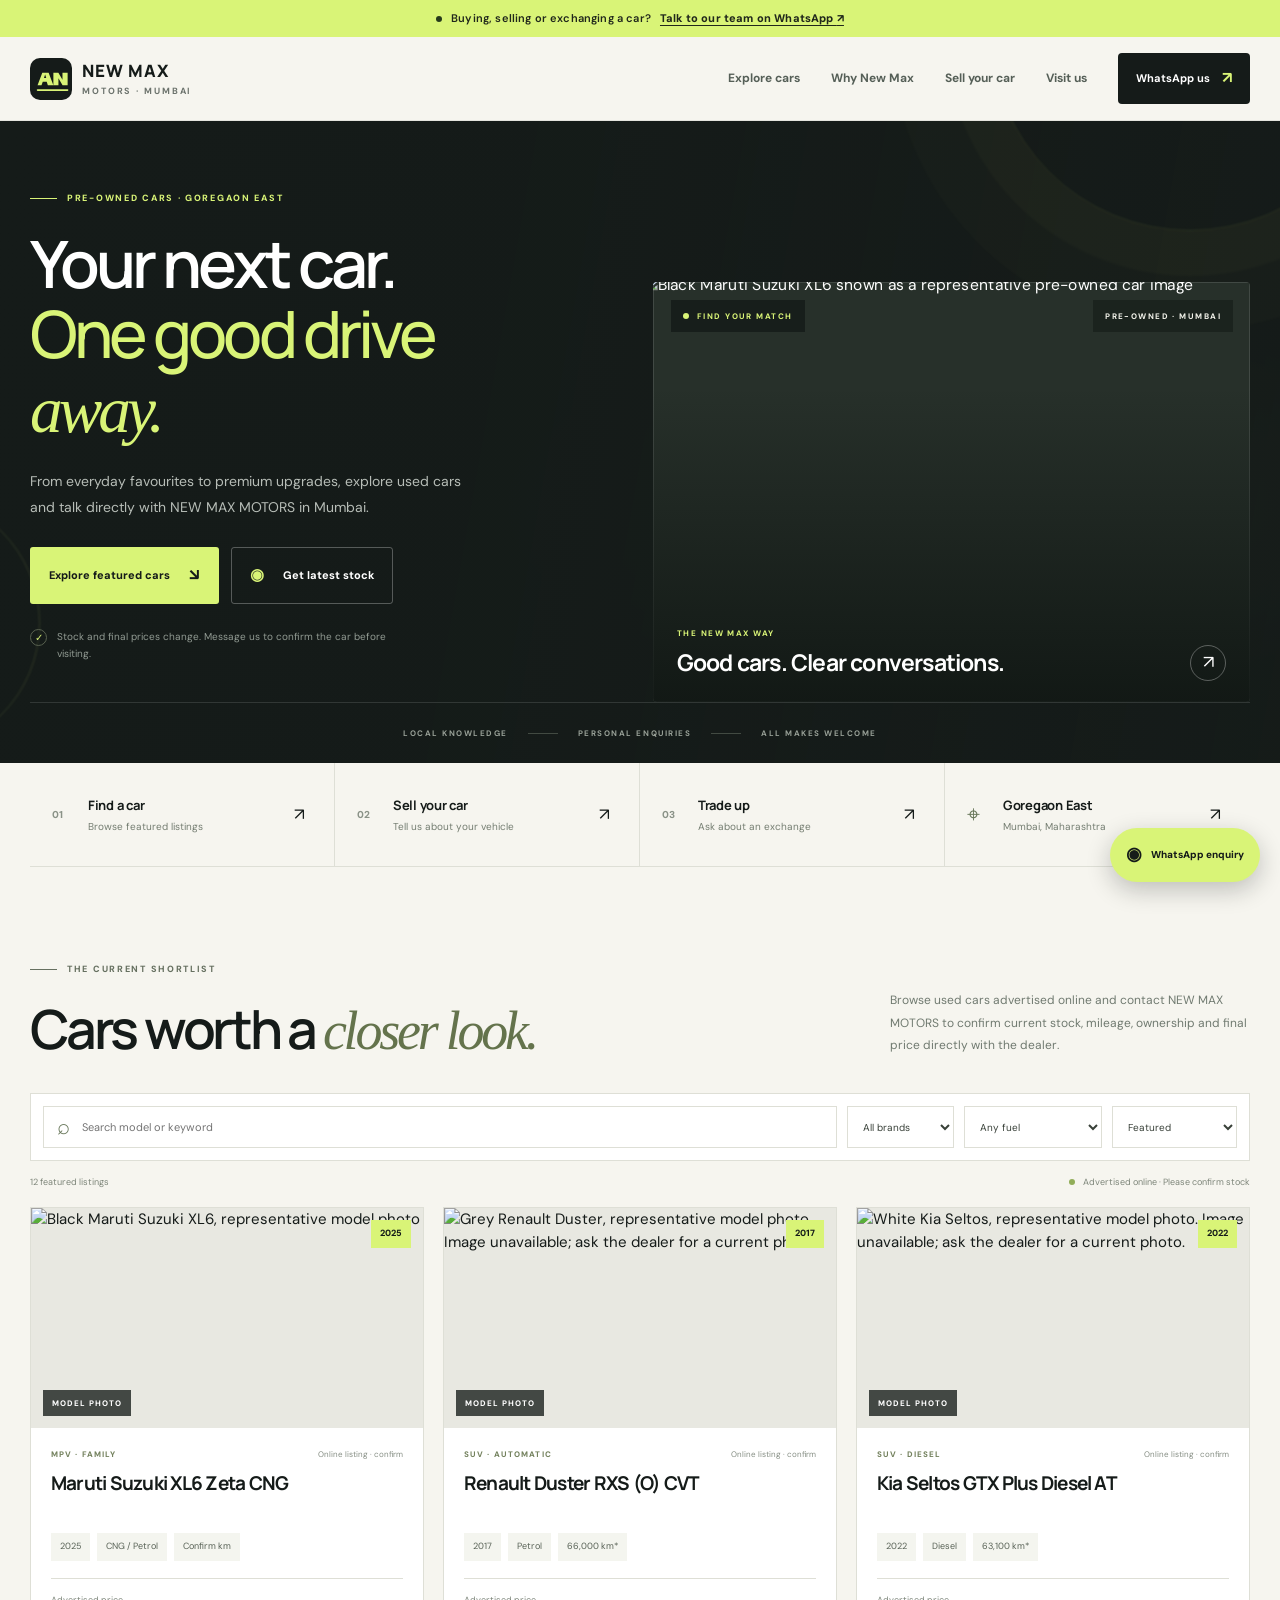
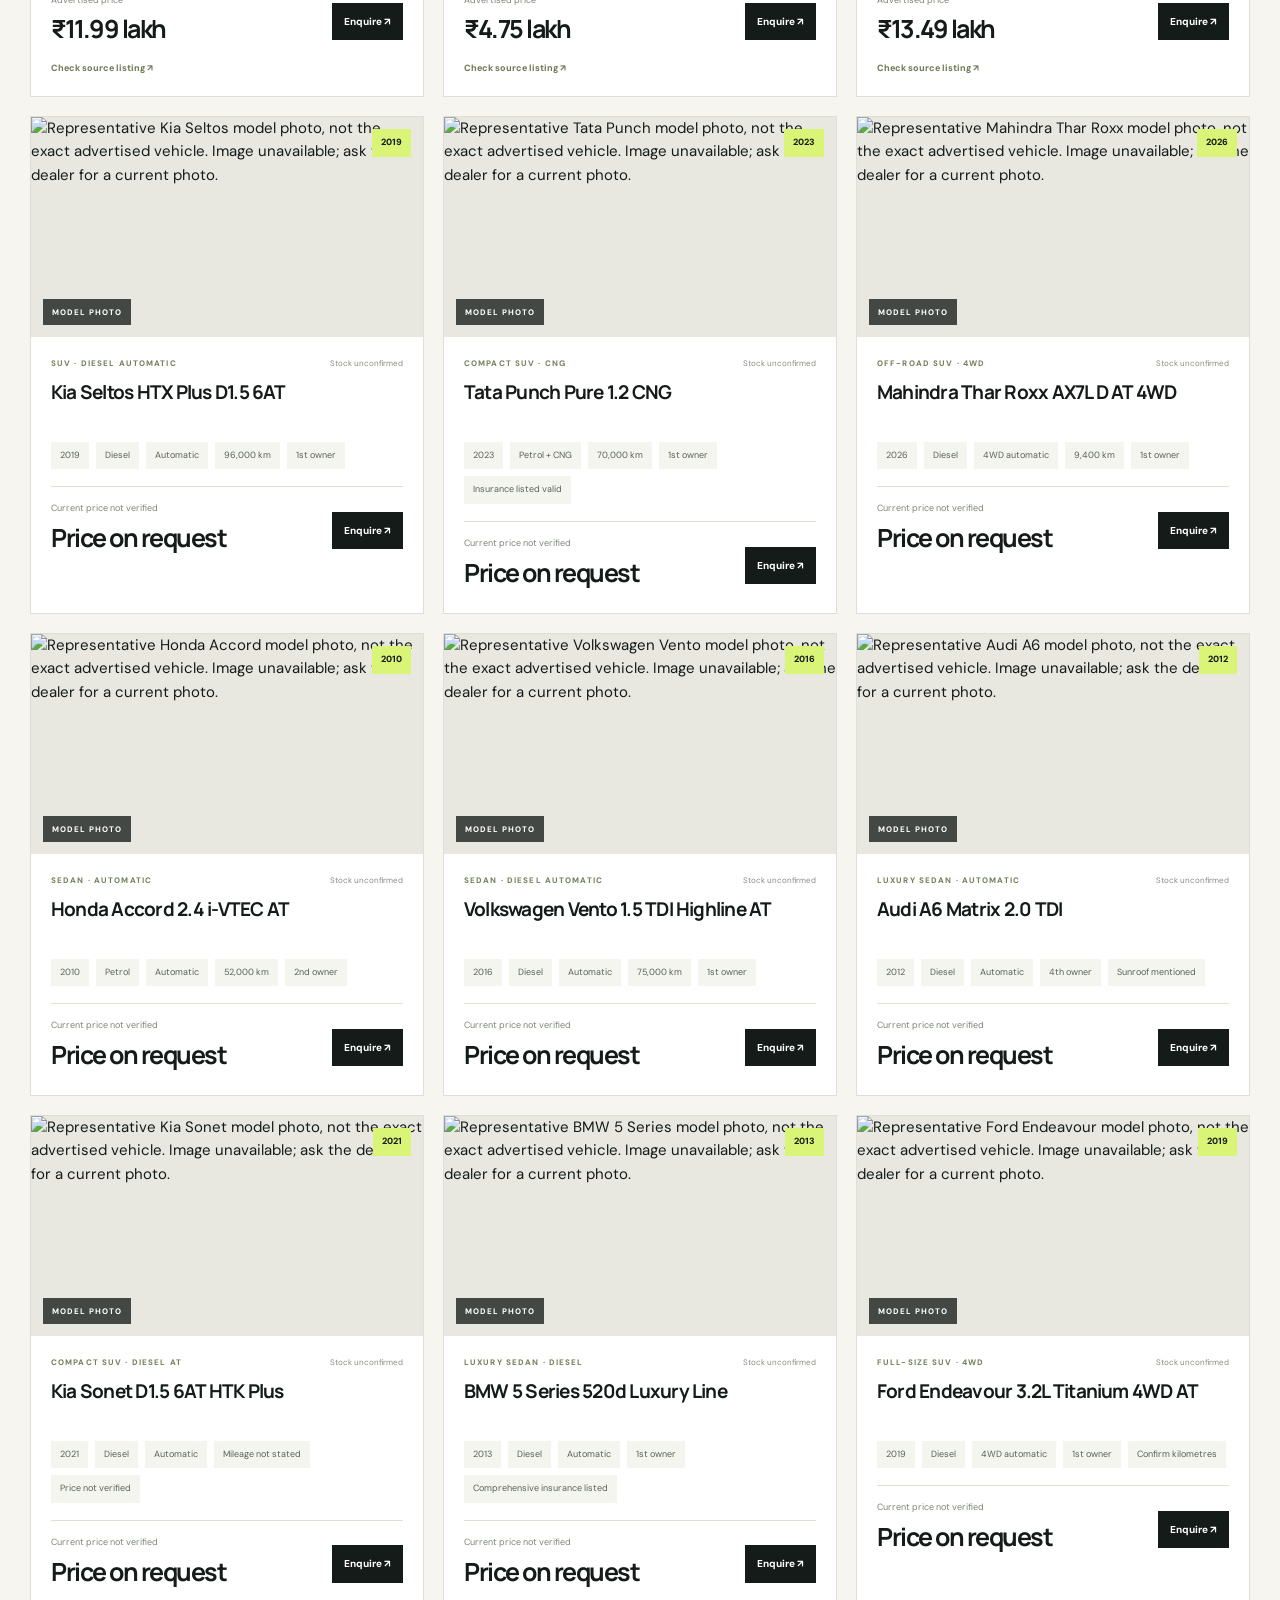
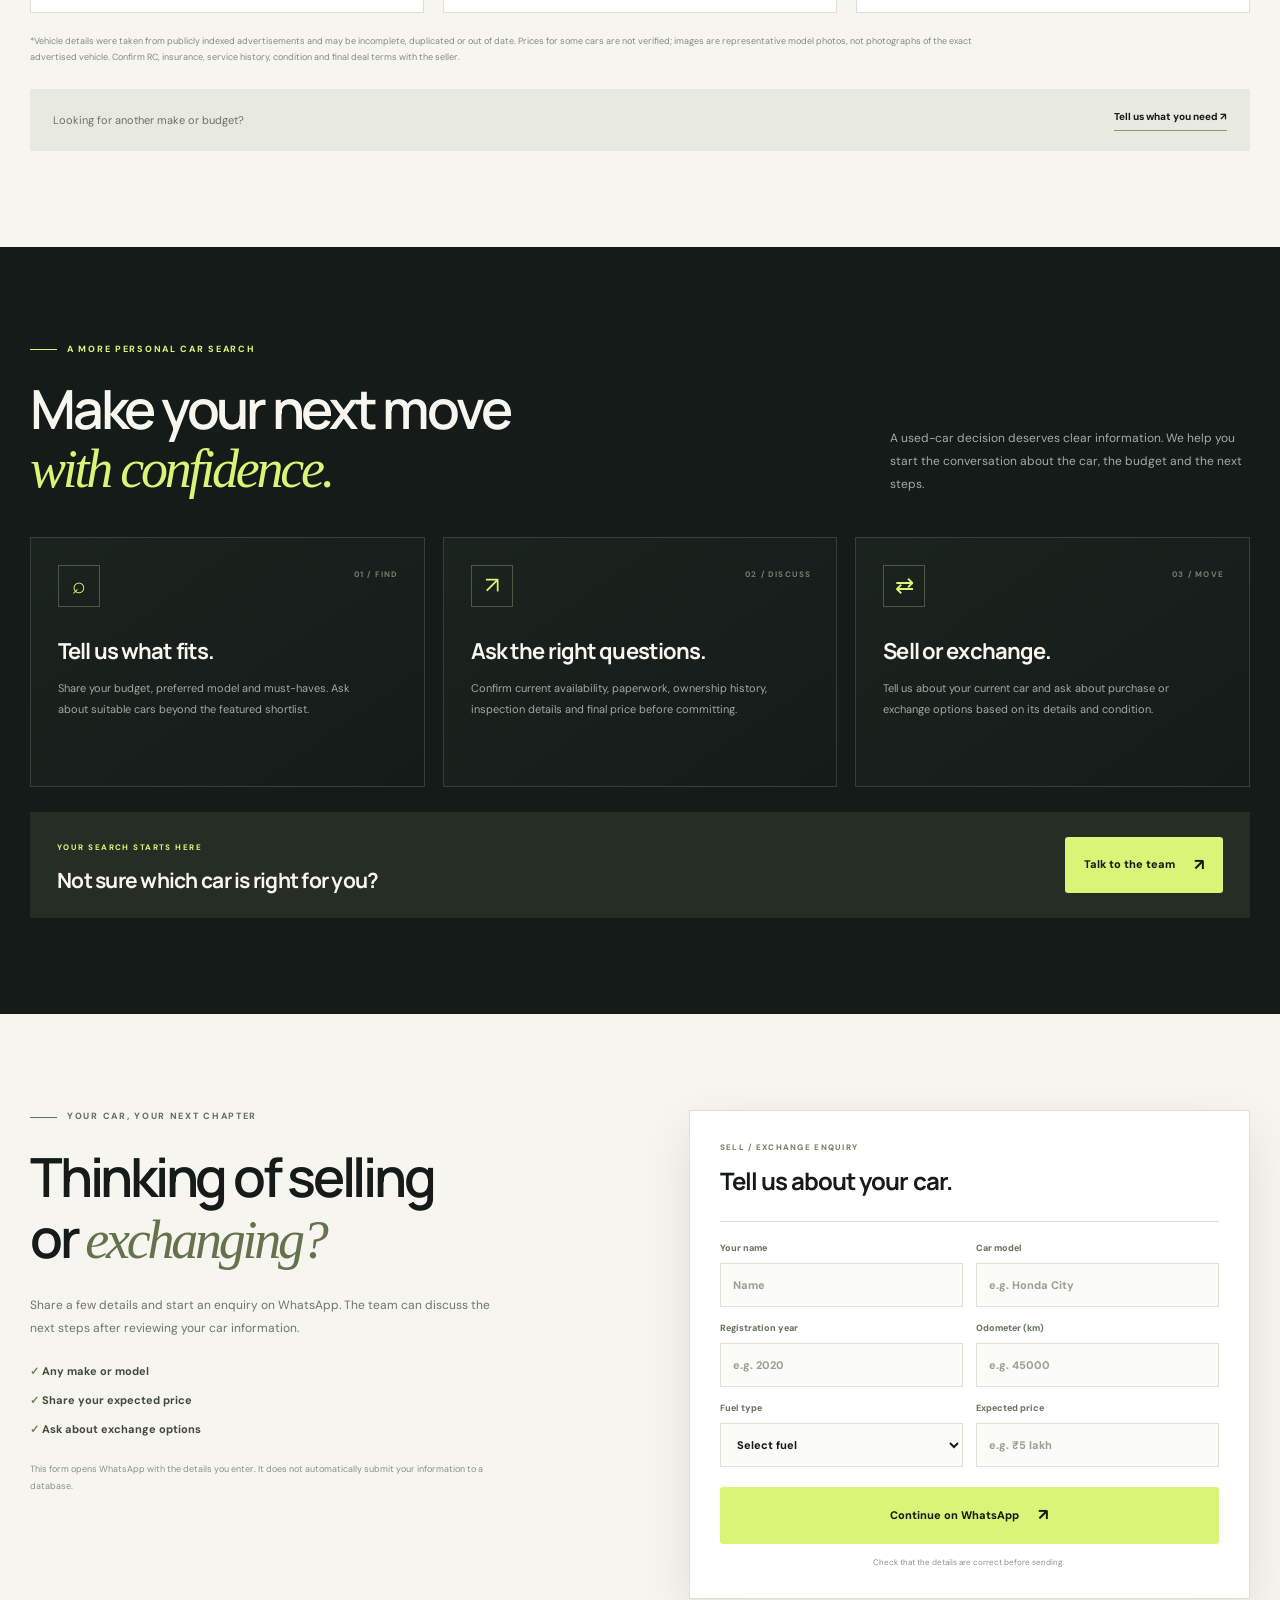
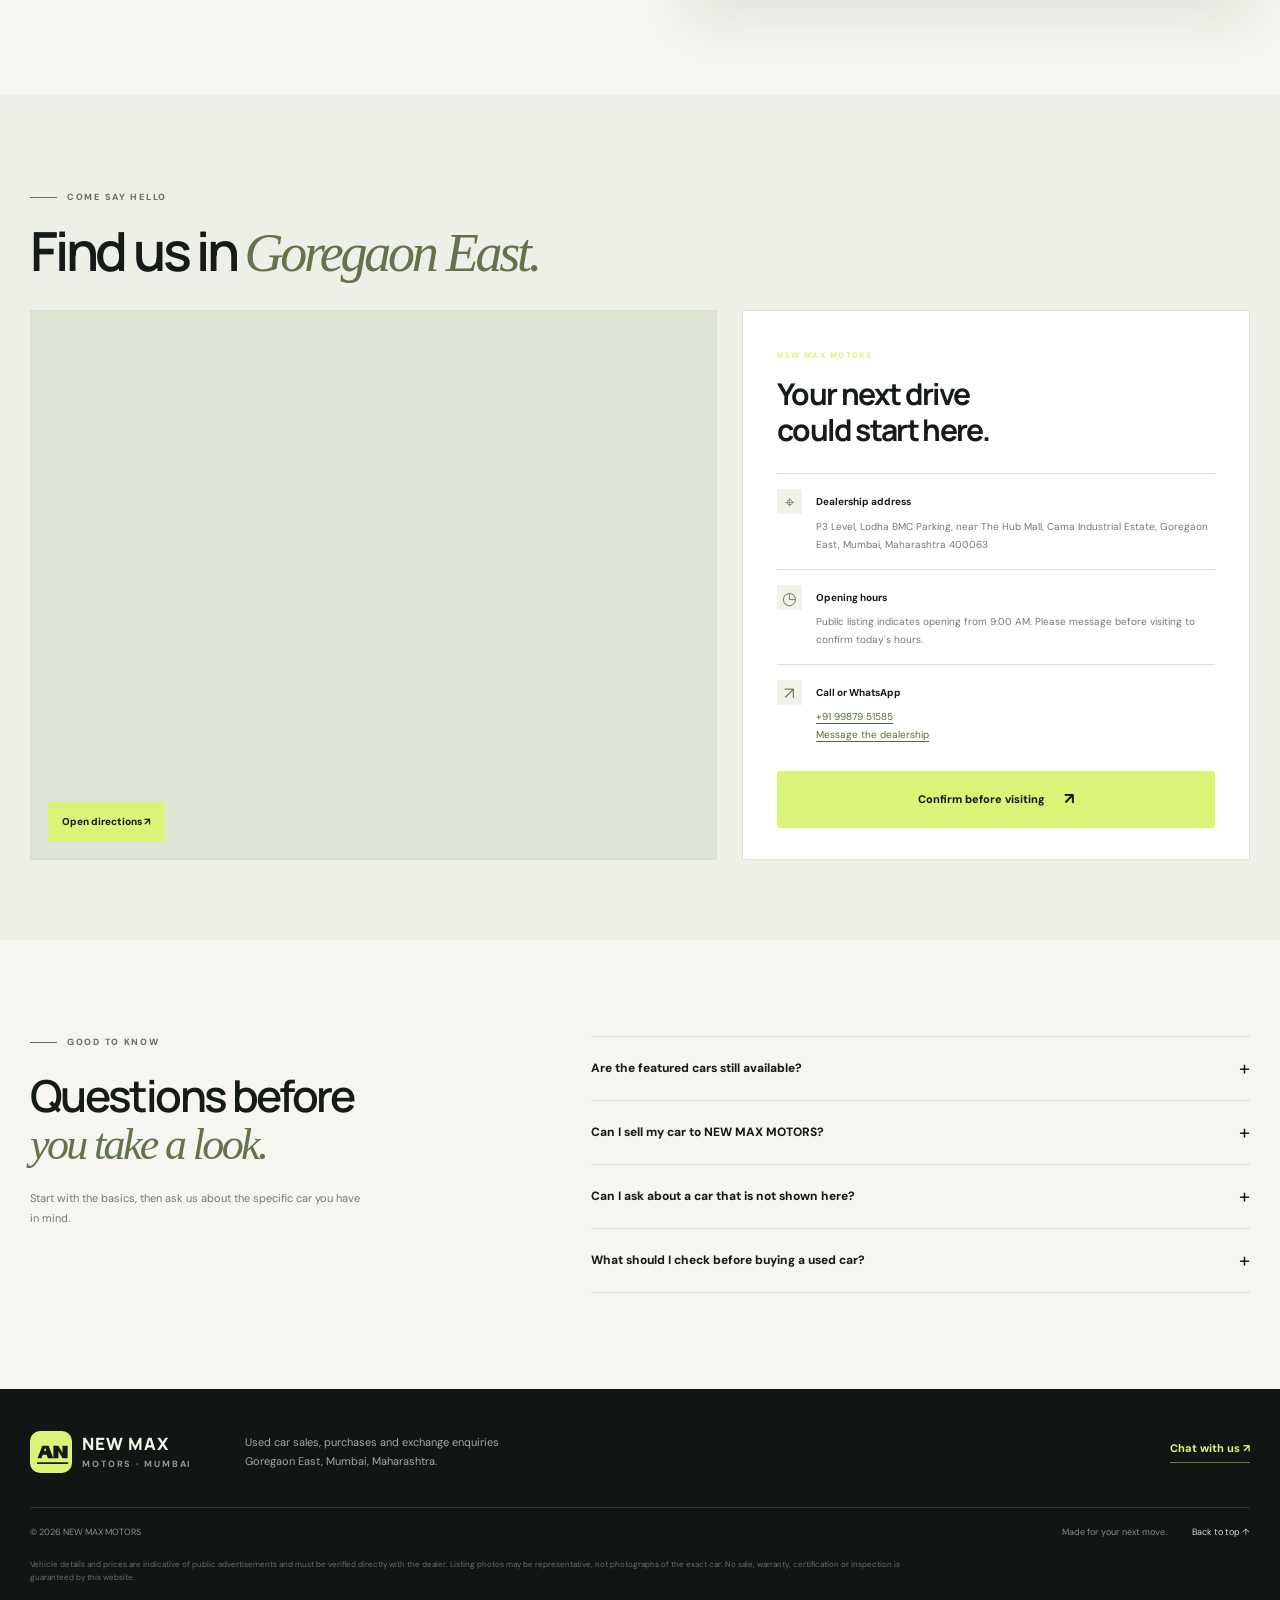
==== index.html @ 16e00147 "Remove Facebook source links from public car cards" ====
<!doctype html>
<html lang="en-IN">
<head>
  <meta charset="utf-8">
  <meta name="viewport" content="width=device-width, initial-scale=1">
  <meta name="theme-color" content="#151b19">
  <title>Used Cars in Goregaon East, Mumbai | NEW MAX MOTORS</title>
  <meta name="description" content="Buy, sell or exchange used cars with NEW MAX MOTORS in Goregaon East, Mumbai. Explore cars across budgets and brands, view featured listings and enquire directly on WhatsApp.">
  <meta name="keywords" content="used cars in Goregaon East, second hand cars Mumbai, used car dealer Goregaon, buy used cars Mumbai, sell my car Mumbai, NEW MAX MOTORS, pre owned cars Mumbai">
  <meta name="robots" content="index, follow, max-image-preview:large">
  <meta property="og:type" content="website">
  <meta property="og:title" content="NEW MAX MOTORS | Find Your Next Car in Mumbai">
  <meta property="og:description" content="Explore pre-owned cars, enquire on WhatsApp, and buy, sell or exchange your car with NEW MAX MOTORS in Goregaon East, Mumbai.">
  <meta property="og:locale" content="en_IN">
  <meta property="og:image" content="https://imgd-ct.aeplcdn.com/1056x660/n/cw/ec/120913/maruti-suzuki-xl6-left-front-three-quarter12.jpeg?isig=0&amp;q=80&amp;wm=0">
  <link rel="icon" href="favicon.svg" type="image/svg+xml">
  <link rel="canonical" href="https://new-max-motors.netlify.app/">
  <link rel="preconnect" href="https://fonts.googleapis.com">
  <link rel="preconnect" href="https://fonts.gstatic.com" crossorigin>
  <link href="https://fonts.googleapis.com/css2?family=DM+Sans:wght@400;500;600;700&family=Manrope:wght@400;500;600;700;800&display=swap" rel="stylesheet">
  <link rel="stylesheet" href="styles.css">
  <script type="application/ld+json">
  {
    "@context": "https://schema.org",
    "@type": "AutoDealer",
    "name": "NEW MAX MOTORS",
    "description": "Used car dealer offering car sale, purchase and exchange in Goregaon East, Mumbai, Maharashtra.",
    "telephone": "+91-99879-51585",
    "email": "elitecarz99@gmail.com",
    "address": {
      "@type": "PostalAddress",
      "streetAddress": "P3 Level, Lodha BMC Parking, near The Hub Mall, Cama Industrial Estate, Goregaon East",
      "addressLocality": "Mumbai",
      "addressRegion": "Maharashtra",
      "postalCode": "400063",
      "addressCountry": "IN"
    },
    "areaServed": ["Goregaon East", "Mumbai", "Maharashtra"],
    "openingHours": "Mo-Su 09:00-20:30",
    "sameAs": [
      "https://www.facebook.com/people/New-Max-Motors/61577958310614/",
      "https://www.carwale.com/used/mumbai/dealers/new-max-motors/",
      "https://www.cartrade.com/second-hand/mumbai/dealers/new-max-motors/"
    ]
  }
  </script>
</head>
<body>
  <a class="skip-link" href="#main">Skip to content</a>
  <div class="announcement"><span class="status-dot"></span> Buying, selling or exchanging a car? <a href="https://wa.me/919987951585?text=Hi%20NEW%20MAX%20MOTORS%2C%20I%27d%20like%20to%20enquire%20about%20a%20car." target="_blank" rel="noopener">Talk to our team on WhatsApp <span aria-hidden="true">↗</span></a></div>

  <header class="site-header">
    <div class="nav-wrap">
      <a class="brand" href="#top" aria-label="NEW MAX MOTORS home">
        <span class="brand-mark" aria-hidden="true"><svg viewBox="0 0 48 48"><path d="M7 32 13 16h8l6 16h-7l-1.4-4.5h-5L12 32H7Zm8.1-9.2h2.9l-1.4-4.5-1.5 4.5ZM27 32V16h6.3l5.2 8.8V16H45v16h-6.4l-5.2-8.8V32H27Z" fill="currentColor"/><path d="M7 38h38" stroke="currentColor" stroke-width="2" stroke-linecap="round"/></svg></span>
        <span class="brand-copy"><strong>NEW MAX</strong><span>MOTORS · MUMBAI</span></span>
      </a>
      <button class="menu-toggle" id="menuToggle" aria-label="Open navigation menu" aria-expanded="false" aria-controls="primaryNav"><span></span><span></span></button>
      <nav class="primary-nav" id="primaryNav" aria-label="Main navigation">
        <a href="#cars">Explore cars</a><a href="#why-us">Why New Max</a><a href="#sell-car">Sell your car</a><a href="#visit">Visit us</a>
        <a class="nav-cta" href="https://wa.me/919987951585?text=Hi%20NEW%20MAX%20MOTORS%2C%20I%27d%20like%20to%20enquire%20about%20your%20cars." target="_blank" rel="noopener">WhatsApp us <span aria-hidden="true">↗</span></a>
      </nav>
    </div>
  </header>
  <main id="main">
    <section class="hero" id="top"><div class="hero-glow glow-one"></div><div class="hero-glow glow-two"></div><div class="hero-inner">
      <div class="hero-copy"><p class="eyebrow"><span class="eyebrow-line"></span> PRE-OWNED CARS · GOREGAON EAST</p><h1>Your next car.<br><span>One good drive</span><em> away.</em></h1><p class="hero-description">From everyday favourites to premium upgrades, explore used cars and talk directly with NEW MAX MOTORS in Mumbai.</p><div class="hero-actions"><a class="button button-lime" href="#cars">Explore featured cars <span aria-hidden="true">↘</span></a><a class="button button-outline" href="https://wa.me/919987951585?text=Hi%20NEW%20MAX%20MOTORS%2C%20please%20share%20your%20latest%20car%20inventory." target="_blank" rel="noopener"><span class="whatsapp-icon" aria-hidden="true">◉</span> Get latest stock</a></div><div class="hero-note"><span class="note-icon">✓</span><span>Stock and final prices change. Message us to confirm the car before visiting.</span></div></div>
      <div class="hero-visual"><div class="image-tag tag-top"><span class="tag-dot"></span> FIND YOUR MATCH</div><img src="https://imgd-ct.aeplcdn.com/1056x660/n/cw/ec/120913/maruti-suzuki-xl6-left-front-three-quarter12.jpeg?isig=0&amp;q=80&amp;wm=0" alt="Black Maruti Suzuki XL6 shown as a representative pre-owned car image" fetchpriority="high"><div class="hero-visual-shade"></div><div class="visual-caption"><div><span class="caption-kicker">THE NEW MAX WAY</span><strong>Good cars. Clear conversations.</strong></div><span class="caption-arrow" aria-hidden="true">↗</span></div><div class="image-tag tag-bottom">PRE-OWNED · MUMBAI</div></div>
    </div><div class="hero-bottom"><span>LOCAL KNOWLEDGE</span><span class="hero-bottom-line"></span><span>PERSONAL ENQUIRIES</span><span class="hero-bottom-line"></span><span>ALL MAKES WELCOME</span></div></section>
    <section class="quick-strip" aria-label="Our services"><div class="quick-item"><span class="quick-number">01</span><div><strong>Find a car</strong><span>Browse featured listings</span></div><a href="#cars" aria-label="Browse featured listings">↗</a></div><div class="quick-item"><span class="quick-number">02</span><div><strong>Sell your car</strong><span>Tell us about your vehicle</span></div><a href="#sell-car" aria-label="Sell your car">↗</a></div><div class="quick-item"><span class="quick-number">03</span><div><strong>Trade up</strong><span>Ask about an exchange</span></div><a href="#sell-car" aria-label="Ask about a car exchange">↗</a></div><div class="quick-item quick-location"><span class="location-symbol" aria-hidden="true">⌖</span><div><strong>Goregaon East</strong><span>Mumbai, Maharashtra</span></div><a href="#visit" aria-label="Find our location">↗</a></div></section>
    <section class="inventory section-pad" id="cars"><div class="section-heading"><div><p class="eyebrow eyebrow-dark"><span class="eyebrow-line"></span> THE CURRENT SHORTLIST</p><h2>Cars worth a <span>closer look.</span></h2></div><p class="section-intro">Browse used cars advertised online and contact NEW MAX MOTORS to confirm current stock, mileage, ownership and final price directly with the dealer.</p></div>
      <div class="inventory-tools" aria-label="Filter featured cars"><label class="search-field"><span aria-hidden="true">⌕</span><input id="carSearch" type="search" placeholder="Search model or keyword" aria-label="Search cars"></label><label class="select-wrap"><span class="sr-only">Brand</span><select id="brandFilter"><option value="all">All brands</option><option value="maruti">Maruti Suzuki</option><option value="renault">Renault</option><option value="kia">Kia</option><option value="tata">Tata</option><option value="mahindra">Mahindra</option><option value="honda">Honda</option><option value="volkswagen">Volkswagen</option><option value="audi">Audi</option><option value="bmw">BMW</option><option value="ford">Ford</option></select></label><label class="select-wrap"><span class="sr-only">Fuel type</span><select id="fuelFilter"><option value="all">Any fuel</option><option value="petrol">Petrol</option><option value="diesel">Diesel</option><option value="cng">CNG / Petrol + CNG</option></select></label><label class="select-wrap"><span class="sr-only">Sort by</span><select id="sortFilter"><option value="featured">Featured</option><option value="low-high">Price: low to high</option><option value="high-low">Price: high to low</option></select></label></div>
      <div class="inventory-meta"><span id="resultsCount">12 featured listings</span><span><span class="stock-key"></span> Advertised online · Please confirm stock</span></div>
      <div class="car-grid" id="carGrid">
        <article class="car-card" data-brand="maruti" data-fuel="cng" data-price="11.99" data-name="Maruti Suzuki XL6 Zeta CNG 2025"><a class="car-image" href="https://www.olx.in/item/cars-c84-used-maruti-suzuki-xl6-in-andheri-east-mumbai-iid-1853401696" target="_blank" rel="noopener" aria-label="View Maruti Suzuki XL6 listing on OLX"><img src="https://imgd-ct.aeplcdn.com/1056x660/n/cw/ec/120913/maruti-suzuki-xl6-left-front-three-quarter12.jpeg?isig=0&amp;q=80&amp;wm=0" alt="Black Maruti Suzuki XL6, representative model photo" loading="lazy"><span class="car-photo-label">MODEL PHOTO</span><span class="car-year">2025</span></a><div class="car-content"><div class="car-topline"><span class="car-category">MPV · FAMILY</span><span class="car-stock">Online listing · confirm</span></div><h3>Maruti Suzuki XL6 Zeta CNG</h3><div class="car-specs"><span>2025</span><span>CNG / Petrol</span><span>Confirm km</span></div><div class="car-price-row"><div><small>Advertised price</small><strong>₹11.99 lakh</strong></div><a class="card-enquire" href="https://wa.me/919987951585?text=Hi%20NEW%20MAX%20MOTORS%2C%20is%20the%202025%20Maruti%20Suzuki%20XL6%20Zeta%20CNG%20still%20available%3F" target="_blank" rel="noopener">Enquire ↗</a></div><a class="listing-link" href="https://www.olx.in/item/cars-c84-used-maruti-suzuki-xl6-in-andheri-east-mumbai-iid-1853401696" target="_blank" rel="noopener">Check source listing ↗</a></div></article>
        <article class="car-card" data-brand="renault" data-fuel="petrol" data-price="4.75" data-name="Renault Duster RXS O CVT 2017"><a class="car-image" href="https://www.olx.in/item/cars-c84-used-renault-duster-in-borivali-east-mumbai-iid-1819420124" target="_blank" rel="noopener" aria-label="View Renault Duster listing on OLX"><img src="https://marketplace-cdn.cars24.com/production/13255107737/exterior/2025-10-02/car_replace_bg_0fcf6b53-2acb-4a94-a561-4854e446e804.png?format=auto&amp;w=700" alt="Grey Renault Duster, representative model photo" loading="lazy"><span class="car-photo-label">MODEL PHOTO</span><span class="car-year">2017</span></a><div class="car-content"><div class="car-topline"><span class="car-category">SUV · AUTOMATIC</span><span class="car-stock">Online listing · confirm</span></div><h3>Renault Duster RXS (O) CVT</h3><div class="car-specs"><span>2017</span><span>Petrol</span><span>66,000 km*</span></div><div class="car-price-row"><div><small>Advertised price</small><strong>₹4.75 lakh</strong></div><a class="card-enquire" href="https://wa.me/919987951585?text=Hi%20NEW%20MAX%20MOTORS%2C%20is%20the%202017%20Renault%20Duster%20RXS%20(O)%20CVT%20(66%2C000%20km%2C%20advertised%20at%20%E2%82%B94.75%20lakh)%20still%20available%3F" target="_blank" rel="noopener">Enquire ↗</a></div><a class="listing-link" href="https://www.olx.in/item/cars-c84-used-renault-duster-in-borivali-east-mumbai-iid-1819420124" target="_blank" rel="noopener">Check source listing ↗</a></div></article>
        <article class="car-card" data-brand="kia" data-fuel="diesel" data-price="13.49" data-name="Kia Seltos GTX Plus Diesel AT 2022"><a class="car-image" href="https://www.olx.in/item/cars-c84-used-kia-seltos-in-kurla-east-mumbai-iid-1857090430" target="_blank" rel="noopener" aria-label="View Kia Seltos listing on OLX"><img src="https://carfinderassets.s3.ap-south-1.amazonaws.com/carFinder/cars/1772700235111-car-thumbnail.webp" alt="White Kia Seltos, representative model photo" loading="lazy"><span class="car-photo-label">MODEL PHOTO</span><span class="car-year">2022</span></a><div class="car-content"><div class="car-topline"><span class="car-category">SUV · DIESEL</span><span class="car-stock">Online listing · confirm</span></div><h3>Kia Seltos GTX Plus Diesel AT</h3><div class="car-specs"><span>2022</span><span>Diesel</span><span>63,100 km*</span></div><div class="car-price-row"><div><small>Advertised price</small><strong>₹13.49 lakh</strong></div><a class="card-enquire" href="https://wa.me/919987951585?text=Hi%20NEW%20MAX%20MOTORS%2C%20is%20the%202022%20Kia%20Seltos%20GTX%20Plus%20Diesel%20AT%20(63%2C100%20km%2C%20advertised%20at%20%E2%82%B913.49%20lakh)%20still%20available%3F" target="_blank" rel="noopener">Enquire ↗</a></div><a class="listing-link" href="https://www.olx.in/item/cars-c84-used-kia-seltos-in-kurla-east-mumbai-iid-1857090430" target="_blank" rel="noopener">Check source listing ↗</a></div></article>
<article class="car-card" data-brand="kia" data-fuel="diesel" data-price="" data-name="Kia Seltos HTX Plus D1.5 6AT 2019 diesel automatic"><a class="car-image" href="https://wa.me/919987951585?text=Hi%20NEW%20MAX%20MOTORS%2C%20is%20the%20Kia%20Seltos%20HTX%20Plus%20D1.5%206AT%20still%20available%3F%20Please%20share%20current%20price%2C%20updated%20details%20and%20actual%20vehicle%20photos." target="_blank" rel="noopener" aria-label="Enquire about Kia Seltos HTX Plus D1.5 6AT on WhatsApp"><img src="https://carfinderassets.s3.ap-south-1.amazonaws.com/carFinder/cars/1772700235111-car-thumbnail.webp" alt="Representative Kia Seltos model photo, not the exact advertised vehicle" loading="lazy"><span class="car-photo-label">MODEL PHOTO</span><span class="car-year">2019</span></a><div class="car-content"><div class="car-topline"><span class="car-category">SUV · DIESEL AUTOMATIC</span><span class="car-stock">Stock unconfirmed</span></div><h3>Kia Seltos HTX Plus D1.5 6AT</h3><div class="car-specs"><span>2019</span><span>Diesel</span><span>Automatic</span><span>96,000 km</span><span>1st owner</span></div><div class="car-price-row"><div><small>Current price not verified</small><strong>Price on request</strong></div><a class="card-enquire" href="https://wa.me/919987951585?text=Hi%20NEW%20MAX%20MOTORS%2C%20I%20found%20the%20Kia%20Seltos%20HTX%20Plus%20D1.5%206AT%20listing%20from%20your%20Facebook%20post.%20Is%20it%20still%20available%3F%20Please%20share%20the%20current%20asking%20price%2C%20exact%20car%20photos%20and%20updated%20details." target="_blank" rel="noopener">Enquire ↗</a></div></div></article>
<article class="car-card" data-brand="tata" data-fuel="cng" data-price="" data-name="Tata Punch Pure 1.2 CNG 2023 petrol CNG company fitted"><a class="car-image" href="https://wa.me/919987951585?text=Hi%20NEW%20MAX%20MOTORS%2C%20is%20the%20Tata%20Punch%20Pure%201.2%20CNG%20still%20available%3F%20Please%20share%20current%20price%2C%20updated%20details%20and%20actual%20vehicle%20photos." target="_blank" rel="noopener" aria-label="Enquire about Tata Punch Pure 1.2 CNG on WhatsApp"><img src="https://imgd.aeplcdn.com/640X480/vimages/202604/4477045_118625_1_1775156270987.jpg?fit=true&amp;qp=80" alt="Representative Tata Punch model photo, not the exact advertised vehicle" loading="lazy"><span class="car-photo-label">MODEL PHOTO</span><span class="car-year">2023</span></a><div class="car-content"><div class="car-topline"><span class="car-category">COMPACT SUV · CNG</span><span class="car-stock">Stock unconfirmed</span></div><h3>Tata Punch Pure 1.2 CNG</h3><div class="car-specs"><span>2023</span><span>Petrol + CNG</span><span>70,000 km</span><span>1st owner</span><span>Insurance listed valid</span></div><div class="car-price-row"><div><small>Current price not verified</small><strong>Price on request</strong></div><a class="card-enquire" href="https://wa.me/919987951585?text=Hi%20NEW%20MAX%20MOTORS%2C%20I%20found%20the%20Tata%20Punch%20Pure%201.2%20CNG%20listing%20from%20your%20Facebook%20post.%20Is%20it%20still%20available%3F%20Please%20share%20the%20current%20asking%20price%2C%20exact%20car%20photos%20and%20updated%20details." target="_blank" rel="noopener">Enquire ↗</a></div></div></article>
<article class="car-card" data-brand="mahindra" data-fuel="diesel" data-price="" data-name="Mahindra Thar Roxx AX7L D AT 4WD diesel 2026"><a class="car-image" href="https://wa.me/919987951585?text=Hi%20NEW%20MAX%20MOTORS%2C%20is%20the%20Mahindra%20Thar%20Roxx%20AX7L%20D%20AT%204WD%20still%20available%3F%20Please%20share%20current%20price%2C%20updated%20details%20and%20actual%20vehicle%20photos." target="_blank" rel="noopener" aria-label="Enquire about Mahindra Thar Roxx AX7L D AT 4WD on WhatsApp"><img src="https://content.carlelo.com/media/news/mahindra-thar-roxx-upgraded-check-out-its-new-features.webp" alt="Representative Mahindra Thar Roxx model photo, not the exact advertised vehicle" loading="lazy"><span class="car-photo-label">MODEL PHOTO</span><span class="car-year">2026</span></a><div class="car-content"><div class="car-topline"><span class="car-category">OFF-ROAD SUV · 4WD</span><span class="car-stock">Stock unconfirmed</span></div><h3>Mahindra Thar Roxx AX7L D AT 4WD</h3><div class="car-specs"><span>2026</span><span>Diesel</span><span>4WD automatic</span><span>9,400 km</span><span>1st owner</span></div><div class="car-price-row"><div><small>Current price not verified</small><strong>Price on request</strong></div><a class="card-enquire" href="https://wa.me/919987951585?text=Hi%20NEW%20MAX%20MOTORS%2C%20I%20found%20the%20Mahindra%20Thar%20Roxx%20AX7L%20D%20AT%204WD%20listing%20from%20your%20Facebook%20post.%20Is%20it%20still%20available%3F%20Please%20share%20the%20current%20asking%20price%2C%20exact%20car%20photos%20and%20updated%20details." target="_blank" rel="noopener">Enquire ↗</a></div></div></article>
<article class="car-card" data-brand="honda" data-fuel="petrol" data-price="" data-name="Honda Accord 2.4 i-VTEC AT 2010 petrol automatic 52000 km"><a class="car-image" href="https://wa.me/919987951585?text=Hi%20NEW%20MAX%20MOTORS%2C%20is%20the%20Honda%20Accord%202.4%20i-VTEC%20AT%20still%20available%3F%20Please%20share%20current%20price%2C%20updated%20details%20and%20actual%20vehicle%20photos." target="_blank" rel="noopener" aria-label="Enquire about Honda Accord 2.4 i-VTEC AT on WhatsApp"><img src="https://marketplace-cdn.cars24.com/production/10206604755/exterior/2025-09-17/car_replace_bg_b1dd9e71-dd8e-4a8a-9fb7-a0e47db73856.png" alt="Representative Honda Accord model photo, not the exact advertised vehicle" loading="lazy"><span class="car-photo-label">MODEL PHOTO</span><span class="car-year">2010</span></a><div class="car-content"><div class="car-topline"><span class="car-category">SEDAN · AUTOMATIC</span><span class="car-stock">Stock unconfirmed</span></div><h3>Honda Accord 2.4 i-VTEC AT</h3><div class="car-specs"><span>2010</span><span>Petrol</span><span>Automatic</span><span>52,000 km</span><span>2nd owner</span></div><div class="car-price-row"><div><small>Current price not verified</small><strong>Price on request</strong></div><a class="card-enquire" href="https://wa.me/919987951585?text=Hi%20NEW%20MAX%20MOTORS%2C%20I%20found%20the%20Honda%20Accord%202.4%20i-VTEC%20AT%20listing%20from%20your%20Facebook%20post.%20Is%20it%20still%20available%3F%20Please%20share%20the%20current%20asking%20price%2C%20exact%20car%20photos%20and%20updated%20details." target="_blank" rel="noopener">Enquire ↗</a></div></div></article>
<article class="car-card" data-brand="volkswagen" data-fuel="diesel" data-price="" data-name="Volkswagen Vento 1.5 TDI Highline AT 2016 diesel 75000 km"><a class="car-image" href="https://wa.me/919987951585?text=Hi%20NEW%20MAX%20MOTORS%2C%20is%20the%20Volkswagen%20Vento%201.5%20TDI%20Highline%20AT%20still%20available%3F%20Please%20share%20current%20price%2C%20updated%20details%20and%20actual%20vehicle%20photos." target="_blank" rel="noopener" aria-label="Enquire about Volkswagen Vento 1.5 TDI Highline AT on WhatsApp"><img src="https://www.xdrivecars.com/assets/images/car_images/Used-cars-in-trivandrum--2402202487376.webp" alt="Representative Volkswagen Vento model photo, not the exact advertised vehicle" loading="lazy"><span class="car-photo-label">MODEL PHOTO</span><span class="car-year">2016</span></a><div class="car-content"><div class="car-topline"><span class="car-category">SEDAN · DIESEL AUTOMATIC</span><span class="car-stock">Stock unconfirmed</span></div><h3>Volkswagen Vento 1.5 TDI Highline AT</h3><div class="car-specs"><span>2016</span><span>Diesel</span><span>Automatic</span><span>75,000 km</span><span>1st owner</span></div><div class="car-price-row"><div><small>Current price not verified</small><strong>Price on request</strong></div><a class="card-enquire" href="https://wa.me/919987951585?text=Hi%20NEW%20MAX%20MOTORS%2C%20I%20found%20the%20Volkswagen%20Vento%201.5%20TDI%20Highline%20AT%20listing%20from%20your%20Facebook%20post.%20Is%20it%20still%20available%3F%20Please%20share%20the%20current%20asking%20price%2C%20exact%20car%20photos%20and%20updated%20details." target="_blank" rel="noopener">Enquire ↗</a></div></div></article>
<article class="car-card" data-brand="audi" data-fuel="diesel" data-price="" data-name="Audi A6 Matrix 2.0 TDI 2012 diesel automatic sunroof"><a class="car-image" href="https://wa.me/919987951585?text=Hi%20NEW%20MAX%20MOTORS%2C%20is%20the%20Audi%20A6%20Matrix%202.0%20TDI%20still%20available%3F%20Please%20share%20current%20price%2C%20updated%20details%20and%20actual%20vehicle%20photos." target="_blank" rel="noopener" aria-label="Enquire about Audi A6 Matrix 2.0 TDI on WhatsApp"><img src="https://marketplace-cdn.cars24.com/production/10397867794/exterior/2025-11-25/car_replace_bg_7e873a8c-216d-44a6-9bbe-faa20510cf0e.png" alt="Representative Audi A6 model photo, not the exact advertised vehicle" loading="lazy"><span class="car-photo-label">MODEL PHOTO</span><span class="car-year">2012</span></a><div class="car-content"><div class="car-topline"><span class="car-category">LUXURY SEDAN · AUTOMATIC</span><span class="car-stock">Stock unconfirmed</span></div><h3>Audi A6 Matrix 2.0 TDI</h3><div class="car-specs"><span>2012</span><span>Diesel</span><span>Automatic</span><span>4th owner</span><span>Sunroof mentioned</span></div><div class="car-price-row"><div><small>Current price not verified</small><strong>Price on request</strong></div><a class="card-enquire" href="https://wa.me/919987951585?text=Hi%20NEW%20MAX%20MOTORS%2C%20I%20found%20the%20Audi%20A6%20Matrix%202.0%20TDI%20listing%20from%20your%20Facebook%20post.%20Is%20it%20still%20available%3F%20Please%20share%20the%20current%20asking%20price%2C%20exact%20car%20photos%20and%20updated%20details." target="_blank" rel="noopener">Enquire ↗</a></div></div></article>
<article class="car-card" data-brand="kia" data-fuel="diesel" data-price="" data-name="Kia Sonet D1.5 6AT HTK Plus 2021 diesel automatic"><a class="car-image" href="https://wa.me/919987951585?text=Hi%20NEW%20MAX%20MOTORS%2C%20is%20the%20Kia%20Sonet%20D1.5%206AT%20HTK%20Plus%20still%20available%3F%20Please%20share%20current%20price%2C%20updated%20details%20and%20actual%20vehicle%20photos." target="_blank" rel="noopener" aria-label="Enquire about Kia Sonet D1.5 6AT HTK Plus on WhatsApp"><img src="https://apollo.olx.in/v1/files/mh2k6wxcvgi01-IN/image" alt="Representative Kia Sonet model photo, not the exact advertised vehicle" loading="lazy"><span class="car-photo-label">MODEL PHOTO</span><span class="car-year">2021</span></a><div class="car-content"><div class="car-topline"><span class="car-category">COMPACT SUV · DIESEL AT</span><span class="car-stock">Stock unconfirmed</span></div><h3>Kia Sonet D1.5 6AT HTK Plus</h3><div class="car-specs"><span>2021</span><span>Diesel</span><span>Automatic</span><span>Mileage not stated</span><span>Price not verified</span></div><div class="car-price-row"><div><small>Current price not verified</small><strong>Price on request</strong></div><a class="card-enquire" href="https://wa.me/919987951585?text=Hi%20NEW%20MAX%20MOTORS%2C%20I%20found%20the%20Kia%20Sonet%20D1.5%206AT%20HTK%20Plus%20listing%20from%20your%20Facebook%20post.%20Is%20it%20still%20available%3F%20Please%20share%20the%20current%20asking%20price%2C%20exact%20car%20photos%20and%20updated%20details." target="_blank" rel="noopener">Enquire ↗</a></div></div></article>
<article class="car-card" data-brand="bmw" data-fuel="diesel" data-price="" data-name="BMW 5 Series 520d Luxury Line 2013 diesel automatic"><a class="car-image" href="https://wa.me/919987951585?text=Hi%20NEW%20MAX%20MOTORS%2C%20is%20the%20BMW%205%20Series%20520d%20Luxury%20Line%20still%20available%3F%20Please%20share%20current%20price%2C%20updated%20details%20and%20actual%20vehicle%20photos." target="_blank" rel="noopener" aria-label="Enquire about BMW 5 Series 520d Luxury Line on WhatsApp"><img src="https://imgd.aeplcdn.com/640X480/vimages/202603/4427843_152135_2_1772881106425.jpg?fit=true&amp;qp=40" alt="Representative BMW 5 Series model photo, not the exact advertised vehicle" loading="lazy"><span class="car-photo-label">MODEL PHOTO</span><span class="car-year">2013</span></a><div class="car-content"><div class="car-topline"><span class="car-category">LUXURY SEDAN · DIESEL</span><span class="car-stock">Stock unconfirmed</span></div><h3>BMW 5 Series 520d Luxury Line</h3><div class="car-specs"><span>2013</span><span>Diesel</span><span>Automatic</span><span>1st owner</span><span>Comprehensive insurance listed</span></div><div class="car-price-row"><div><small>Current price not verified</small><strong>Price on request</strong></div><a class="card-enquire" href="https://wa.me/919987951585?text=Hi%20NEW%20MAX%20MOTORS%2C%20I%20found%20the%20BMW%205%20Series%20520d%20Luxury%20Line%20listing%20from%20your%20Facebook%20post.%20Is%20it%20still%20available%3F%20Please%20share%20the%20current%20asking%20price%2C%20exact%20car%20photos%20and%20updated%20details." target="_blank" rel="noopener">Enquire ↗</a></div></div></article>
<article class="car-card" data-brand="ford" data-fuel="diesel" data-price="" data-name="Ford Endeavour 3.2L Titanium 4WD AT 2019 diesel"><a class="car-image" href="https://wa.me/919987951585?text=Hi%20NEW%20MAX%20MOTORS%2C%20is%20the%20Ford%20Endeavour%203.2L%20Titanium%204WD%20AT%20still%20available%3F%20Please%20share%20current%20price%2C%20updated%20details%20and%20actual%20vehicle%20photos." target="_blank" rel="noopener" aria-label="Enquire about Ford Endeavour 3.2L Titanium 4WD AT on WhatsApp"><img src="https://imgd.aeplcdn.com/640X480/vimages/202603/4425231_101299_1772783925383.jpeg?fit=true&amp;qp=80" alt="Representative Ford Endeavour model photo, not the exact advertised vehicle" loading="lazy"><span class="car-photo-label">MODEL PHOTO</span><span class="car-year">2019</span></a><div class="car-content"><div class="car-topline"><span class="car-category">FULL-SIZE SUV · 4WD</span><span class="car-stock">Stock unconfirmed</span></div><h3>Ford Endeavour 3.2L Titanium 4WD AT</h3><div class="car-specs"><span>2019</span><span>Diesel</span><span>4WD automatic</span><span>1st owner</span><span>Confirm kilometres</span></div><div class="car-price-row"><div><small>Current price not verified</small><strong>Price on request</strong></div><a class="card-enquire" href="https://wa.me/919987951585?text=Hi%20NEW%20MAX%20MOTORS%2C%20I%20found%20the%20Ford%20Endeavour%203.2L%20Titanium%204WD%20AT%20listing%20from%20your%20Facebook%20post.%20Is%20it%20still%20available%3F%20Please%20share%20the%20current%20asking%20price%2C%20exact%20car%20photos%20and%20updated%20details." target="_blank" rel="noopener">Enquire ↗</a></div></div></article>
      </div><p class="no-results" id="noResults" hidden>No featured cars match those filters. Ask us for the latest inventory.</p><p class="inventory-disclaimer">*Vehicle details were taken from publicly indexed advertisements and may be incomplete, duplicated or out of date. Prices for some cars are not verified; images are representative model photos, not photographs of the exact advertised vehicle. Confirm RC, insurance, service history, condition and final deal terms with the seller.</p><div class="inventory-footer"><span>Looking for another make or budget?</span><a class="text-link" href="https://wa.me/919987951585?text=Hi%20NEW%20MAX%20MOTORS%2C%20I%27m%20looking%20for%20a%20used%20car.%20Budget%3A%20%5Bmy%20budget%5D%20Model%3A%20%5Bmy%20preferred%20model%5D." target="_blank" rel="noopener">Tell us what you need ↗</a></div>
    </section>
    <section class="dark-section section-pad" id="why-us"><div class="section-heading"><div><p class="eyebrow"><span class="eyebrow-line"></span> A MORE PERSONAL CAR SEARCH</p><h2>Make your next move<br><span>with confidence.</span></h2></div><p class="section-intro">A used-car decision deserves clear information. We help you start the conversation about the car, the budget and the next steps.</p></div><div class="benefit-grid"><article class="benefit-card"><span class="benefit-icon">⌕</span><span class="benefit-number">01 / FIND</span><h3>Tell us what fits.</h3><p>Share your budget, preferred model and must-haves. Ask about suitable cars beyond the featured shortlist.</p></article><article class="benefit-card"><span class="benefit-icon">↗</span><span class="benefit-number">02 / DISCUSS</span><h3>Ask the right questions.</h3><p>Confirm current availability, paperwork, ownership history, inspection details and final price before committing.</p></article><article class="benefit-card"><span class="benefit-icon">⇄</span><span class="benefit-number">03 / MOVE</span><h3>Sell or exchange.</h3><p>Tell us about your current car and ask about purchase or exchange options based on its details and condition.</p></article></div><div class="dark-callout"><div><span class="caption-kicker">YOUR SEARCH STARTS HERE</span><h3>Not sure which car is right for you?</h3></div><a class="button button-lime" href="https://wa.me/919987951585?text=Hi%20NEW%20MAX%20MOTORS%2C%20I%27d%20like%20help%20finding%20a%20used%20car." target="_blank" rel="noopener">Talk to the team <span aria-hidden="true">↗</span></a></div></section>
    <section class="sell-section section-pad" id="sell-car"><div class="sell-copy"><p class="eyebrow eyebrow-dark"><span class="eyebrow-line"></span> YOUR CAR, YOUR NEXT CHAPTER</p><h2>Thinking of selling<br>or <span>exchanging?</span></h2><p>Share a few details and start an enquiry on WhatsApp. The team can discuss the next steps after reviewing your car information.</p><div class="sell-points"><span>✓ Any make or model</span><span>✓ Share your expected price</span><span>✓ Ask about exchange options</span></div><p class="form-smallprint">This form opens WhatsApp with the details you enter. It does not automatically submit your information to a database.</p></div><form class="sell-form" id="sellForm"><div class="form-heading"><span>SELL / EXCHANGE ENQUIRY</span><strong>Tell us about your car.</strong></div><div class="form-row"><label>Your name<input name="name" type="text" autocomplete="name" placeholder="Name" required></label><label>Car model<input name="model" type="text" placeholder="e.g. Honda City" required></label></div><div class="form-row"><label>Registration year<input name="year" type="number" min="1990" max="2027" placeholder="e.g. 2020" required></label><label>Odometer (km)<input name="km" type="number" min="0" placeholder="e.g. 45000" required></label></div><div class="form-row"><label>Fuel type<select name="fuel" required><option value="" disabled selected>Select fuel</option><option>Petrol</option><option>Diesel</option><option>CNG</option><option>Electric</option><option>Hybrid</option></select></label><label>Expected price<input name="price" type="text" placeholder="e.g. ₹5 lakh"></label></div><button class="button button-lime form-submit" type="submit">Continue on WhatsApp <span aria-hidden="true">↗</span></button><p class="form-privacy">Check that the details are correct before sending.</p></form></section>
    <section class="visit-section section-pad" id="visit"><div class="visit-heading"><p class="eyebrow eyebrow-dark"><span class="eyebrow-line"></span> COME SAY HELLO</p><h2>Find us in <span>Goregaon East.</span></h2></div><div class="visit-grid"><div class="map-card"><iframe title="Map to NEW MAX MOTORS in Goregaon East, Mumbai" src="https://maps.google.com/maps?q=NEW%20MAX%20MOTORS%2C%20Lodha%20BMC%20Parking%2C%20Goregaon%20East%2C%20Mumbai%20400063&t=&z=14&ie=UTF8&iwloc=&output=embed" loading="lazy" referrerpolicy="no-referrer-when-downgrade"></iframe><a class="map-open" href="https://www.google.com/maps/search/?api=1&amp;query=NEW%20MAX%20MOTORS%2C%20P3%20Level%2C%20Lodha%20BMC%20Parking%2C%20near%20The%20Hub%20Mall%2C%20Goregaon%20East%2C%20Mumbai%20400063" target="_blank" rel="noopener">Open directions ↗</a></div><div class="visit-details"><span class="caption-kicker">NEW MAX MOTORS</span><h3>Your next drive<br>could start here.</h3><div class="detail-row"><span class="detail-icon">⌖</span><div><strong>Dealership address</strong><p>P3 Level, Lodha BMC Parking, near The Hub Mall, Cama Industrial Estate, Goregaon East, Mumbai, Maharashtra 400063</p></div></div><div class="detail-row"><span class="detail-icon">◷</span><div><strong>Opening hours</strong><p>Public listing indicates opening from 9:00 AM. Please message before visiting to confirm today's hours.</p></div></div><div class="detail-row"><span class="detail-icon">↗</span><div><strong>Call or WhatsApp</strong><p><a href="tel:+919987951585">+91 99879 51585</a><br><a href="https://wa.me/919987951585" target="_blank" rel="noopener">Message the dealership</a></p></div></div><a class="button button-lime visit-cta" href="https://wa.me/919987951585?text=Hi%20NEW%20MAX%20MOTORS%2C%20I%27m%20planning%20to%20visit.%20Please%20confirm%20your%20location%20and%20timing." target="_blank" rel="noopener">Confirm before visiting <span aria-hidden="true">↗</span></a></div></div></section>
    <section class="faq-section section-pad" id="faq"><div class="faq-title"><p class="eyebrow eyebrow-dark"><span class="eyebrow-line"></span> GOOD TO KNOW</p><h2>Questions before<br><span>you take a look.</span></h2><p>Start with the basics, then ask us about the specific car you have in mind.</p></div><div class="faq-list"><details><summary>Are the featured cars still available?<span>+</span></summary><p>Online listings can change or expire. Contact NEW MAX MOTORS on WhatsApp to confirm availability, current kilometres and the final price before visiting.</p></details><details><summary>Can I sell my car to NEW MAX MOTORS?<span>+</span></summary><p>Use the sell/exchange enquiry form to share your car's model, year, kilometres, fuel type and expected price. The details will be prepared in a WhatsApp message for you to review and send.</p></details><details><summary>Can I ask about a car that is not shown here?<span>+</span></summary><p>Yes. Send your preferred make, model, budget and transmission preference, and ask about the latest stock.</p></details><details><summary>What should I check before buying a used car?<span>+</span></summary><p>Verify the registration certificate, insurance, loan or hypothecation status, service records, accident history, challans, ownership details and vehicle condition. Consider an independent inspection and a test drive before paying.</p></details></div></section>
  </main>
  <footer class="site-footer"><div class="footer-main"><a class="brand brand-footer" href="#top"><span class="brand-mark" aria-hidden="true"><svg viewBox="0 0 48 48"><path d="M7 32 13 16h8l6 16h-7l-1.4-4.5h-5L12 32H7Zm8.1-9.2h2.9l-1.4-4.5-1.5 4.5ZM27 32V16h6.3l5.2 8.8V16H45v16h-6.4l-5.2-8.8V32H27Z" fill="currentColor"/><path d="M7 38h38" stroke="currentColor" stroke-width="2" stroke-linecap="round"/></svg></span><span class="brand-copy"><strong>NEW MAX</strong><span>MOTORS · MUMBAI</span></span></a><p>Used car sales, purchases and exchange enquiries<br>Goregaon East, Mumbai, Maharashtra.</p><a class="footer-whatsapp" href="https://wa.me/919987951585" target="_blank" rel="noopener">Chat with us ↗</a></div><div class="footer-bottom"><span>© <span id="currentYear">2026</span> NEW MAX MOTORS</span><span>Made for your next move.</span><a href="#top">Back to top ↑</a></div><p class="footer-note">Vehicle details and prices are indicative of public advertisements and must be verified directly with the dealer. Listing photos may be representative, not photographs of the exact car. No sale, warranty, certification or inspection is guaranteed by this website.</p></footer>
  <a class="floating-whatsapp" href="https://wa.me/919987951585?text=Hi%20NEW%20MAX%20MOTORS%2C%20I%27d%20like%20to%20enquire%20about%20a%20used%20car." target="_blank" rel="noopener" aria-label="WhatsApp NEW MAX MOTORS"><span aria-hidden="true">◉</span> WhatsApp enquiry</a>
  <script src="script.js" defer></script>
</body>
</html>
---- styles.css ----
:root{--ink:#151b19;--ink-2:#202824;--paper:#f6f5ef;--white:#fff;--muted:#6b726c;--line:#dedfd6;--lime:#d9f477;--lime-dark:#a5c63f;--serif:Georgia,"Times New Roman",serif;--sans:"DM Sans",Arial,sans-serif;--display:"Manrope","DM Sans",Arial,sans-serif;--shadow:0 18px 50px rgba(20,30,25,.09)}
*{box-sizing:border-box}html{scroll-behavior:smooth;scroll-padding-top:96px}body{margin:0;background:var(--paper);color:var(--ink);font-family:var(--sans);font-size:15px;line-height:1.55;-webkit-font-smoothing:antialiased}a{color:inherit;text-decoration:none}button,input,select{font:inherit}img{display:block;max-width:100%}.sr-only,.skip-link:not(:focus){position:absolute;width:1px;height:1px;padding:0;margin:-1px;overflow:hidden;clip:rect(0,0,0,0);white-space:nowrap;border:0}.skip-link:focus{position:fixed;top:10px;left:10px;z-index:1000;background:var(--lime);padding:10px 14px;color:var(--ink)}.announcement{height:37px;background:var(--lime);display:flex;align-items:center;justify-content:center;gap:9px;font-size:11px;font-weight:600;letter-spacing:.015em;color:#20271b;padding:0 15px}.announcement a{font-weight:800;text-decoration:underline;text-underline-offset:3px}.status-dot{width:6px;height:6px;background:#26391b;border-radius:50%}.site-header{height:84px;background:var(--paper);position:sticky;top:0;z-index:100;border-bottom:1px solid rgba(21,27,25,.08)}.nav-wrap{height:100%;width:min(1220px,calc(100% - 56px));margin:0 auto;display:flex;align-items:center;justify-content:space-between;gap:28px}.brand{display:flex;align-items:center;gap:10px;min-width:185px}.brand-mark{width:42px;height:42px;background:var(--ink);color:var(--lime);display:grid;place-items:center;border-radius:10px}.brand-mark svg{width:38px;height:38px}.brand-copy{display:grid;line-height:1.15;gap:5px}.brand-copy strong{font-family:var(--display);font-size:17px;letter-spacing:.055em;font-weight:800}.brand-copy span{font-size:9px;letter-spacing:.21em;font-weight:700;color:var(--muted)}.primary-nav{display:flex;align-items:center;gap:31px;font-size:12px;font-weight:700}.primary-nav>a:not(.nav-cta){color:#555f57;transition:color .2s}.primary-nav>a:not(.nav-cta):hover{color:var(--ink)}.nav-cta{display:inline-flex;align-items:center;gap:12px;background:var(--ink);color:white;padding:13px 18px;border-radius:4px;font-size:11px;transition:transform .2s,background .2s}.nav-cta:hover,.button:hover{transform:translateY(-2px)}.nav-cta span{color:var(--lime);font-size:16px}.menu-toggle{display:none;background:none;border:0;color:var(--ink);padding:8px}.menu-toggle span{display:block;width:23px;height:2px;background:currentColor;margin:5px}
.hero{position:relative;overflow:hidden;background:var(--ink);color:#fff;min-height:585px;padding:54px max(28px,calc((100% - 1220px)/2)) 0;isolation:isolate}.hero:after{content:"";position:absolute;inset:0;z-index:-2;background:linear-gradient(100deg,rgba(21,27,25,1) 0%,rgba(21,27,25,.98) 43%,rgba(21,27,25,.78) 100%),radial-gradient(ellipse at 77% 60%,rgba(217,244,119,.10),transparent 35%)}.hero-inner{display:grid;grid-template-columns:1fr 1.04fr;align-items:center;gap:4%;max-width:1220px;margin:0 auto;min-height:470px;position:relative;z-index:2}.hero-copy{padding:17px 0 40px;max-width:540px}.eyebrow{display:flex;align-items:center;gap:10px;margin:0 0 22px;font-size:9px;font-weight:800;letter-spacing:.19em;color:var(--lime)}.eyebrow-line{height:1px;width:27px;background:currentColor;display:inline-block}.eyebrow-dark{color:#667060}.hero h1,.section-heading h2,.sell-copy h2,.visit-heading h2,.faq-title h2{font-family:var(--display);font-size:clamp(42px,5.1vw,69px);line-height:1.08;letter-spacing:-.06em;font-weight:600;margin:0}.hero h1 span,.section-heading h2 span,.sell-copy h2 span,.visit-heading h2 span{color:var(--lime);font-weight:500}.hero h1 em{font-family:var(--serif);font-weight:400;font-style:italic;color:var(--lime)}.hero-description{font-size:14px;line-height:1.85;color:#b7bdb7;max-width:440px;margin:24px 0 26px}.hero-actions{display:flex;flex-wrap:wrap;gap:12px}.button{display:inline-flex;align-items:center;justify-content:center;gap:19px;padding:15px 18px;min-height:49px;border-radius:3px;font-size:11px;font-weight:800;transition:transform .2s,background .2s,border-color .2s;cursor:pointer;border:1px solid transparent}.button span:last-child{font-size:16px}.button-lime{background:var(--lime);color:var(--ink)}.button-lime:hover{background:#e4ff92}.button-outline{border-color:rgba(255,255,255,.28);color:white}.button-outline:hover{border-color:var(--lime)}.whatsapp-icon{color:var(--lime);font-size:18px}.hero-note{display:flex;gap:10px;align-items:flex-start;color:#929b93;font-size:10px;margin-top:25px;max-width:360px;line-height:1.65}.note-icon{border:1px solid #58614f;color:var(--lime);border-radius:50%;width:17px;height:17px;min-width:17px;text-align:center;line-height:15px;font-size:10px}.hero-visual{height:420px;position:relative;border-radius:4px;overflow:hidden;background:#27302a;align-self:end;margin-bottom:0}.hero-visual:before{content:"";position:absolute;inset:0;z-index:1;border:1px solid rgba(255,255,255,.12);pointer-events:none}.hero-visual>img{width:100%;height:100%;object-fit:cover;object-position:center;mix-blend-mode:normal;filter:contrast(1.04) saturate(.82);transform:scale(1.04)}.hero-visual-shade{position:absolute;inset:25% 0 0;background:linear-gradient(180deg,transparent,rgba(14,20,17,.84));z-index:1}.image-tag{position:absolute;z-index:2;font-size:8px;letter-spacing:.18em;font-weight:800;background:rgba(21,27,25,.84);color:var(--lime);padding:10px 12px}.tag-top{top:18px;left:18px;display:flex;align-items:center;gap:8px}.tag-dot{width:6px;height:6px;background:var(--lime);border-radius:50%}.tag-bottom{right:17px;top:18px;color:#f1f1e9;background:rgba(21,27,25,.63)}.visual-caption{position:absolute;bottom:21px;left:24px;right:24px;z-index:2;display:flex;align-items:flex-end;justify-content:space-between}.visual-caption>div{display:grid;gap:6px}.caption-kicker{font-size:8px;letter-spacing:.18em;color:var(--lime);font-weight:800}.visual-caption strong{font-family:var(--display);font-size:clamp(17px,2vw,23px);letter-spacing:-.035em}.caption-arrow{width:36px;height:36px;border:1px solid rgba(255,255,255,.3);display:grid;place-items:center;border-radius:50%;font-size:18px}.hero-bottom{display:flex;align-items:center;justify-content:center;gap:20px;height:61px;max-width:1220px;margin:0 auto;color:#98a097;font-size:8px;font-weight:700;letter-spacing:.19em;border-top:1px solid rgba(255,255,255,.12)}.hero-bottom-line{width:30px;height:1px;background:#424a42}.hero-glow{position:absolute;border-radius:50%;filter:blur(1px);z-index:-1;pointer-events:none}.glow-one{width:400px;height:400px;top:-290px;right:-110px;border:1px solid rgba(217,244,119,.12);box-shadow:0 0 0 45px rgba(217,244,119,.018),0 0 0 100px rgba(217,244,119,.015)}.glow-two{width:260px;height:260px;bottom:10px;left:-220px;border:1px solid rgba(217,244,119,.15)}
.quick-strip{display:grid;grid-template-columns:repeat(4,1fr);max-width:1220px;margin:0 auto;padding:0 0;border-bottom:1px solid var(--line)}.quick-item{min-height:103px;padding:25px 22px;display:grid;grid-template-columns:24px 1fr 18px;align-items:center;gap:12px;border-right:1px solid var(--line)}.quick-item:last-child{border-right:0}.quick-number{font-size:10px;color:#8a9287;font-weight:800}.quick-item>div{display:grid;gap:4px}.quick-item strong{font-family:var(--display);font-size:13px;letter-spacing:-.02em}.quick-item div span{font-size:10px;color:#747d71}.quick-item>a{font-size:17px}.location-symbol{font-size:23px;color:#68775a}
.section-pad{padding:96px max(28px,calc((100% - 1220px)/2))}.section-heading{display:flex;align-items:flex-end;justify-content:space-between;gap:40px;margin-bottom:33px}.section-heading h2,.sell-copy h2,.visit-heading h2{font-size:clamp(37px,4.4vw,54px)}.section-heading h2 span,.sell-copy h2 span,.visit-heading h2 span,.faq-title h2 span{font-family:var(--serif);font-style:italic;font-weight:400;color:#64734c}.section-intro{max-width:360px;color:#707a70;font-size:12px;line-height:1.9;margin:0 0 3px}.inventory-tools{display:flex;align-items:center;gap:10px;padding:12px;background:#fff;border:1px solid var(--line);margin-bottom:15px}.search-field{display:flex;align-items:center;gap:10px;border:1px solid var(--line);padding:0 13px;flex:1;min-width:190px;height:42px}.search-field>span{font-size:22px;color:#68775a}.search-field input{border:0;outline:0;min-width:0;width:100%;font-size:11px;background:transparent;color:var(--ink)}.select-wrap select{appearance:auto;background:#fff;border:1px solid var(--line);padding:0 11px;height:42px;font-size:10px;color:#394139;outline-offset:2px;max-width:100%}.inventory-meta{display:flex;justify-content:space-between;align-items:center;color:#7d8579;font-size:9px;margin:0 0 17px}.stock-key{display:inline-block;width:6px;height:6px;background:#91ad58;border-radius:50%;margin-right:6px}.car-grid{display:grid;grid-template-columns:repeat(3,minmax(0,1fr));gap:19px}.car-card{background:#fff;border:1px solid var(--line);min-width:0;transition:transform .2s,box-shadow .2s}.car-card:hover{transform:translateY(-4px);box-shadow:var(--shadow)}.car-card[hidden]{display:none}.car-image{position:relative;display:block;height:220px;overflow:hidden;background:#e8e8e1}.car-image img{height:100%;width:100%;object-fit:cover;transition:transform .4s}.car-card:hover .car-image img{transform:scale(1.04)}.car-photo-label{position:absolute;left:12px;bottom:12px;background:rgba(21,27,25,.78);color:#fff;font-size:8px;font-weight:800;letter-spacing:.12em;padding:7px 9px}.car-year{position:absolute;right:12px;top:12px;background:var(--lime);color:var(--ink);font-size:9px;font-weight:800;padding:7px 9px}.car-content{padding:20px}.car-topline{display:flex;justify-content:space-between;gap:7px;align-items:center;margin-bottom:10px}.car-category{font-size:8px;letter-spacing:.14em;font-weight:800;color:#73815d}.car-stock{font-size:8px;color:#858d83}.car-content h3{font-family:var(--display);font-size:19px;letter-spacing:-.04em;line-height:1.3;margin:0 0 13px;min-height:49px}.car-specs{display:flex;gap:7px;flex-wrap:wrap;padding-bottom:17px;border-bottom:1px solid var(--line)}.car-specs span{font-size:9px;background:#f4f5ef;color:#586256;padding:7px 9px}.car-price-row{display:flex;align-items:center;justify-content:space-between;gap:10px;padding-top:15px}.car-price-row>div{display:grid;gap:3px}.car-price-row small{color:#7c8579;font-size:9px}.car-price-row strong{font-family:var(--display);font-size:25px;letter-spacing:-.06em}.card-enquire{background:var(--ink);color:white;font-size:10px;font-weight:800;padding:11px 12px;white-space:nowrap}.card-enquire:hover{background:#374238}.listing-link{display:block;margin-top:13px;color:#6e7b57;font-size:9px;font-weight:800}.inventory-disclaimer{margin:20px 0 0;color:#858b81;font-size:9px;line-height:1.8;max-width:990px}.inventory-footer{display:flex;align-items:center;gap:12px;background:#e9eadf;margin-top:24px;padding:20px 23px;font-size:11px}.inventory-footer>span{color:#6a7366}.text-link{margin-left:auto;font-size:10px;font-weight:800;border-bottom:1px solid #8a986f;padding-bottom:5px}.no-results{background:#fff;padding:25px;text-align:center;color:#606c5b;font-size:12px}
.dark-section{background:var(--ink);color:#f7f7ef}.dark-section .section-heading{margin-bottom:38px}.dark-section .section-heading h2{color:#f7f7ef}.dark-section .section-heading h2 span{color:var(--lime)}.dark-section .section-intro{color:#a3ada2}.benefit-grid{display:grid;grid-template-columns:repeat(3,1fr);gap:18px}.benefit-card{min-height:250px;border:1px solid #353f35;padding:27px;position:relative;background:linear-gradient(145deg,#1b231e,#151b19)}.benefit-icon{width:42px;height:42px;border:1px solid #4c5844;color:var(--lime);display:grid;place-items:center;font-size:23px;margin-bottom:27px}.benefit-number{position:absolute;top:30px;right:25px;color:#717d6c;font-size:8px;letter-spacing:.15em;font-weight:800}.benefit-card h3{font-family:var(--display);font-size:22px;letter-spacing:-.04em;margin:0 0 10px}.benefit-card p{color:#a0aaa0;font-size:11px;line-height:1.9;margin:0;max-width:300px}.dark-callout{margin-top:25px;background:#252d25;padding:22px 27px;display:flex;align-items:center;justify-content:space-between;gap:20px}.dark-callout h3{font-size:21px;font-family:var(--display);letter-spacing:-.035em;margin:7px 0 0}.dark-callout .button{flex-shrink:0}
.sell-section{display:grid;grid-template-columns:1fr 1fr;gap:8%;align-items:start}.sell-copy h2{line-height:1.13}.sell-copy>p:not(.eyebrow){color:#6d766c;font-size:12px;line-height:1.9;max-width:480px;margin:23px 0}.sell-points{display:grid;gap:12px;color:#414a3d;font-size:11px;font-weight:700}.sell-points span:first-letter{color:#6a8249}.form-smallprint{font-size:9px!important;color:#8b9285!important}.sell-form{background:#fff;padding:30px;border:1px solid var(--line);box-shadow:var(--shadow)}.form-heading{display:grid;gap:8px;padding-bottom:22px;border-bottom:1px solid var(--line);margin-bottom:20px}.form-heading span{font-size:8px;letter-spacing:.16em;font-weight:800;color:#73815d}.form-heading strong{font-family:var(--display);font-size:24px;letter-spacing:-.04em}.form-row{display:grid;grid-template-columns:1fr 1fr;gap:13px;margin-bottom:15px}.sell-form label{display:grid;gap:7px;font-size:9px;font-weight:800;color:#687264}.sell-form input,.sell-form select{width:100%;height:44px;border:1px solid #dfe2d7;padding:0 12px;background:#fbfbf7;color:var(--ink);outline-color:#91a45f;font-size:11px;min-width:0}.sell-form input::placeholder{color:#9ba195}.form-submit{width:100%;margin-top:5px}.form-privacy{font-size:8px;color:#8b9285;text-align:center;margin:12px 0 0}
.visit-section{background:#eeefe7;padding-bottom:80px}.visit-heading{margin-bottom:28px}.visit-heading .eyebrow{margin-bottom:16px}.visit-grid{display:grid;grid-template-columns:1.15fr .85fr;gap:25px}.map-card{position:relative;min-height:410px;background:#dfe5d4;border:1px solid #d8ddcf;overflow:hidden}.map-card iframe{width:100%;height:100%;min-height:410px;border:0;display:block;filter:saturate(.78)}.map-open{position:absolute;left:17px;bottom:17px;background:var(--lime);color:var(--ink);padding:12px 14px;font-size:10px;font-weight:800}.visit-details{background:#fff;padding:31px 34px;border:1px solid var(--line)}.visit-details h3{font-family:var(--display);font-size:30px;letter-spacing:-.055em;line-height:1.2;margin:11px 0 25px}.detail-row{display:grid;grid-template-columns:28px 1fr;gap:11px;padding:15px 0;border-top:1px solid var(--line)}.detail-icon{width:25px;height:25px;display:grid;place-items:center;background:#f1f3e8;color:#73815d;font-size:17px}.detail-row strong{font-size:10px}.detail-row p{font-size:10px;line-height:1.8;color:#727b70;margin:5px 0 0}.detail-row a{color:#536b37;text-decoration:underline;text-underline-offset:3px}.visit-cta{width:100%;margin-top:12px}
.faq-section{display:grid;grid-template-columns:.8fr 1.2fr;gap:10%;align-items:start}.faq-title h2{font-size:44px}.faq-title>p:last-child{color:#717a6e;font-size:11px;line-height:1.8;max-width:330px;margin-top:20px}.faq-list details{border-bottom:1px solid var(--line);padding:16px 0}.faq-list details:first-child{border-top:1px solid var(--line)}.faq-list summary{display:flex;justify-content:space-between;align-items:center;gap:20px;cursor:pointer;font-size:12px;font-weight:800;list-style:none}.faq-list summary::-webkit-details-marker{display:none}.faq-list summary span{font-size:20px;font-weight:400;transition:transform .2s}.faq-list details[open] summary span{transform:rotate(45deg)}.faq-list details p{color:#707a6f;font-size:11px;line-height:1.85;margin:10px 35px 4px 0}.site-footer{background:#101613;color:#f2f3e9;padding:42px max(28px,calc((100% - 1220px)/2)) 20px}.footer-main{display:flex;align-items:center;gap:30px;padding-bottom:34px}.brand-footer .brand-mark{background:var(--lime);color:var(--ink)}.brand-footer .brand-copy span{color:#929b90}.footer-main>p{font-size:11px;color:#a1aaa0;line-height:1.7;margin:0 auto 0 0}.footer-whatsapp{font-size:11px;font-weight:800;color:var(--lime);border-bottom:1px solid #66784a;padding-bottom:5px}.footer-bottom{border-top:1px solid rgba(255,255,255,.13);padding-top:18px;display:flex;gap:25px;align-items:center;color:#838e82;font-size:9px}.footer-bottom span:first-child{margin-right:auto}.footer-bottom a{color:#d7ddcf}.footer-note{color:#677166;font-size:8px;line-height:1.7;margin:18px 0 0;max-width:900px}.floating-whatsapp{position:fixed;z-index:90;right:20px;bottom:18px;display:flex;align-items:center;gap:9px;padding:13px 16px;background:var(--lime);color:var(--ink);border-radius:50px;font-size:10px;font-weight:800;box-shadow:0 8px 25px rgba(16,22,19,.24);transition:transform .2s}.floating-whatsapp:hover{transform:translateY(-3px)}.floating-whatsapp span:first-child{font-size:18px}
@media(min-width:1440px){.hero{padding-top:60px}.hero-inner{min-height:490px}.hero-visual{height:445px}}
@media(max-width:1180px){.nav-wrap{width:calc(100% - 40px)}.primary-nav{gap:20px}.hero-inner{gap:3%}.hero-visual{height:390px}.hero h1{font-size:clamp(43px,5vw,61px)}.quick-strip{margin:0 28px}.quick-item{padding:23px 12px;gap:7px}.quick-item:first-child{padding-left:0}.quick-item:last-child{padding-right:0}.section-pad{padding-left:28px;padding-right:28px}.car-image{height:190px}.car-content{padding:15px}.car-content h3{font-size:16px}.car-specs span{font-size:8px;padding:6px}.sell-section{gap:5%}}
@media(max-width:900px){.site-header{height:72px}.nav-wrap{width:calc(100% - 36px)}.menu-toggle{display:block;cursor:pointer}.primary-nav{position:absolute;top:71px;left:0;right:0;background:var(--paper);padding:18px 24px 25px;display:none;align-items:stretch;gap:0;border-bottom:1px solid var(--line);box-shadow:0 20px 30px #10161310}.primary-nav.open{display:flex;flex-direction:column}.primary-nav>a:not(.nav-cta){padding:14px 0;border-bottom:1px solid var(--line)}.nav-cta{justify-content:space-between;margin-top:16px}.hero{padding:42px 24px 0}.hero-inner{grid-template-columns:1fr .9fr;gap:20px;min-height:425px}.hero-copy{padding:0 0 24px}.hero-visual{height:340px}.hero-description{font-size:12px}.hero-actions{gap:8px}.button{padding:13px 14px;gap:10px;font-size:10px}.hero-bottom{gap:13px;font-size:7px}.quick-strip{grid-template-columns:repeat(2,1fr);margin:0 24px}.quick-item{padding:20px 10px;border-bottom:1px solid var(--line)}.quick-item:nth-child(2){border-right:0;padding-right:0}.quick-item:nth-child(3){padding-left:0}.quick-item:nth-child(3),.quick-item:nth-child(4){border-bottom:0}.section-pad{padding:73px 24px}.section-heading{align-items:flex-start;gap:22px;flex-direction:column}.section-intro{max-width:580px}.inventory-tools{flex-wrap:wrap}.search-field{flex-basis:100%}.select-wrap{flex:1}.car-grid{gap:14px}.car-image{height:160px}.car-topline{align-items:flex-start;flex-direction:column;gap:6px}.car-content h3{min-height:42px}.car-specs{gap:5px}.car-specs span{font-size:8px}.car-price-row strong{font-size:22px}.card-enquire{font-size:9px}.benefit-grid{gap:10px}.benefit-card{padding:17px;min-height:235px}.benefit-card h3{font-size:17px}.benefit-card p{font-size:10px}.sell-section{grid-template-columns:1fr .95fr;gap:25px}.sell-form{padding:21px}.visit-grid{gap:18px}.visit-details{padding:23px}.faq-section{gap:6%}}
@media(max-width:640px){.announcement{font-size:9px;gap:6px;height:auto;min-height:36px;line-height:1.35;padding:7px 10px;text-align:center;flex-wrap:wrap}.site-header{height:68px}.brand{min-width:0;gap:8px}.brand-mark{width:37px;height:37px}.brand-mark svg{width:34px;height:34px}.brand-copy strong{font-size:15px}.brand-copy span{font-size:8px}.primary-nav{top:67px}.hero{padding:34px 19px 0}.hero-inner{display:flex;flex-direction:column;gap:25px;align-items:stretch}.hero-copy{padding:0}.hero h1{font-size:clamp(42px,12vw,57px)}.hero-description{font-size:12px;max-width:390px;margin:20px 0 22px}.hero-actions{display:grid;grid-template-columns:1fr 1fr}.button{min-height:46px;padding:12px 10px;gap:6px;font-size:9px}.hero-note{font-size:9px;margin-top:18px}.hero-visual{height:260px;align-self:stretch}.visual-caption{left:15px;right:15px;bottom:15px}.visual-caption strong{font-size:17px}.caption-arrow{width:31px;height:31px}.tag-top{top:12px;left:12px}.tag-bottom{right:12px;top:12px}.hero-bottom{height:55px;gap:9px;font-size:6px;letter-spacing:.12em}.hero-bottom-line{width:13px}.quick-strip{margin:0 19px}.quick-item{grid-template-columns:21px 1fr 15px;gap:7px;padding:18px 6px}.quick-item:first-child{padding-left:0}.quick-item:nth-child(2){padding-right:0}.quick-item strong{font-size:11px}.quick-item div span{font-size:9px}.quick-number{font-size:9px}.section-pad{padding:61px 19px}.section-heading h2,.sell-copy h2,.visit-heading h2{font-size:36px}.section-heading{margin-bottom:24px}.section-intro{font-size:11px}.inventory-tools{padding:9px;gap:7px}.select-wrap{min-width:calc(50% - 5px)}.select-wrap select{font-size:9px}.inventory-meta{font-size:8px;align-items:flex-start;flex-direction:column;gap:7px;margin-bottom:14px}.car-grid{grid-template-columns:1fr;gap:16px}.car-image{height:230px}.car-content{padding:18px}.car-topline{flex-direction:row;align-items:center}.car-content h3{font-size:19px;min-height:0}.car-specs span{font-size:9px;padding:7px 8px}.inventory-disclaimer{font-size:8px}.inventory-footer{display:grid;grid-template-columns:1fr;gap:8px}.text-link{margin-left:0;justify-self:start;margin-top:5px}.dark-section{padding-top:61px;padding-bottom:59px}.benefit-grid{grid-template-columns:1fr;gap:10px;margin-top:30px}.benefit-card{min-height:0;padding:19px}.benefit-icon{margin-bottom:17px}.benefit-card h3{font-size:18px}.benefit-card p{font-size:11px}.dark-callout{padding:19px;display:grid;gap:17px}.dark-callout h3{font-size:17px}.dark-callout .button{width:100%}.sell-section{grid-template-columns:1fr;gap:27px}.sell-copy>p:not(.eyebrow){font-size:11px;margin:19px 0}.sell-form{padding:20px 17px}.form-heading strong{font-size:21px}.form-row{gap:9px}.sell-form input,.sell-form select{font-size:10px}.visit-section{padding-bottom:61px}.visit-grid{grid-template-columns:1fr;gap:15px}.map-card{min-height:320px}.map-card iframe{min-height:320px}.visit-details{padding:22px 18px}.visit-details h3{font-size:24px}.faq-section{grid-template-columns:1fr;gap:25px;padding-top:58px;padding-bottom:61px}.faq-title h2{font-size:34px}.faq-list summary{font-size:11px}.faq-list details p{font-size:10px}.site-footer{padding:32px 19px 19px}.footer-main{display:grid;grid-template-columns:1fr auto;gap:16px;padding-bottom:26px}.footer-main>p{grid-column:1;grid-row:2;margin:0}.footer-whatsapp{grid-column:2;grid-row:2;align-self:center;font-size:9px}.footer-bottom{display:grid;grid-template-columns:1fr auto;gap:9px;font-size:8px}.footer-bottom span:first-child{grid-column:1 / -1}.footer-bottom a{grid-column:2;grid-row:2}.footer-note{font-size:7px}.floating-whatsapp{right:12px;bottom:12px;padding:11px 13px;font-size:9px}.floating-whatsapp span:first-child{font-size:16px}}
@media(prefers-reduced-motion:reduce){*,*:before,*:after{scroll-behavior:auto!important;transition:none!important;animation:none!important}}
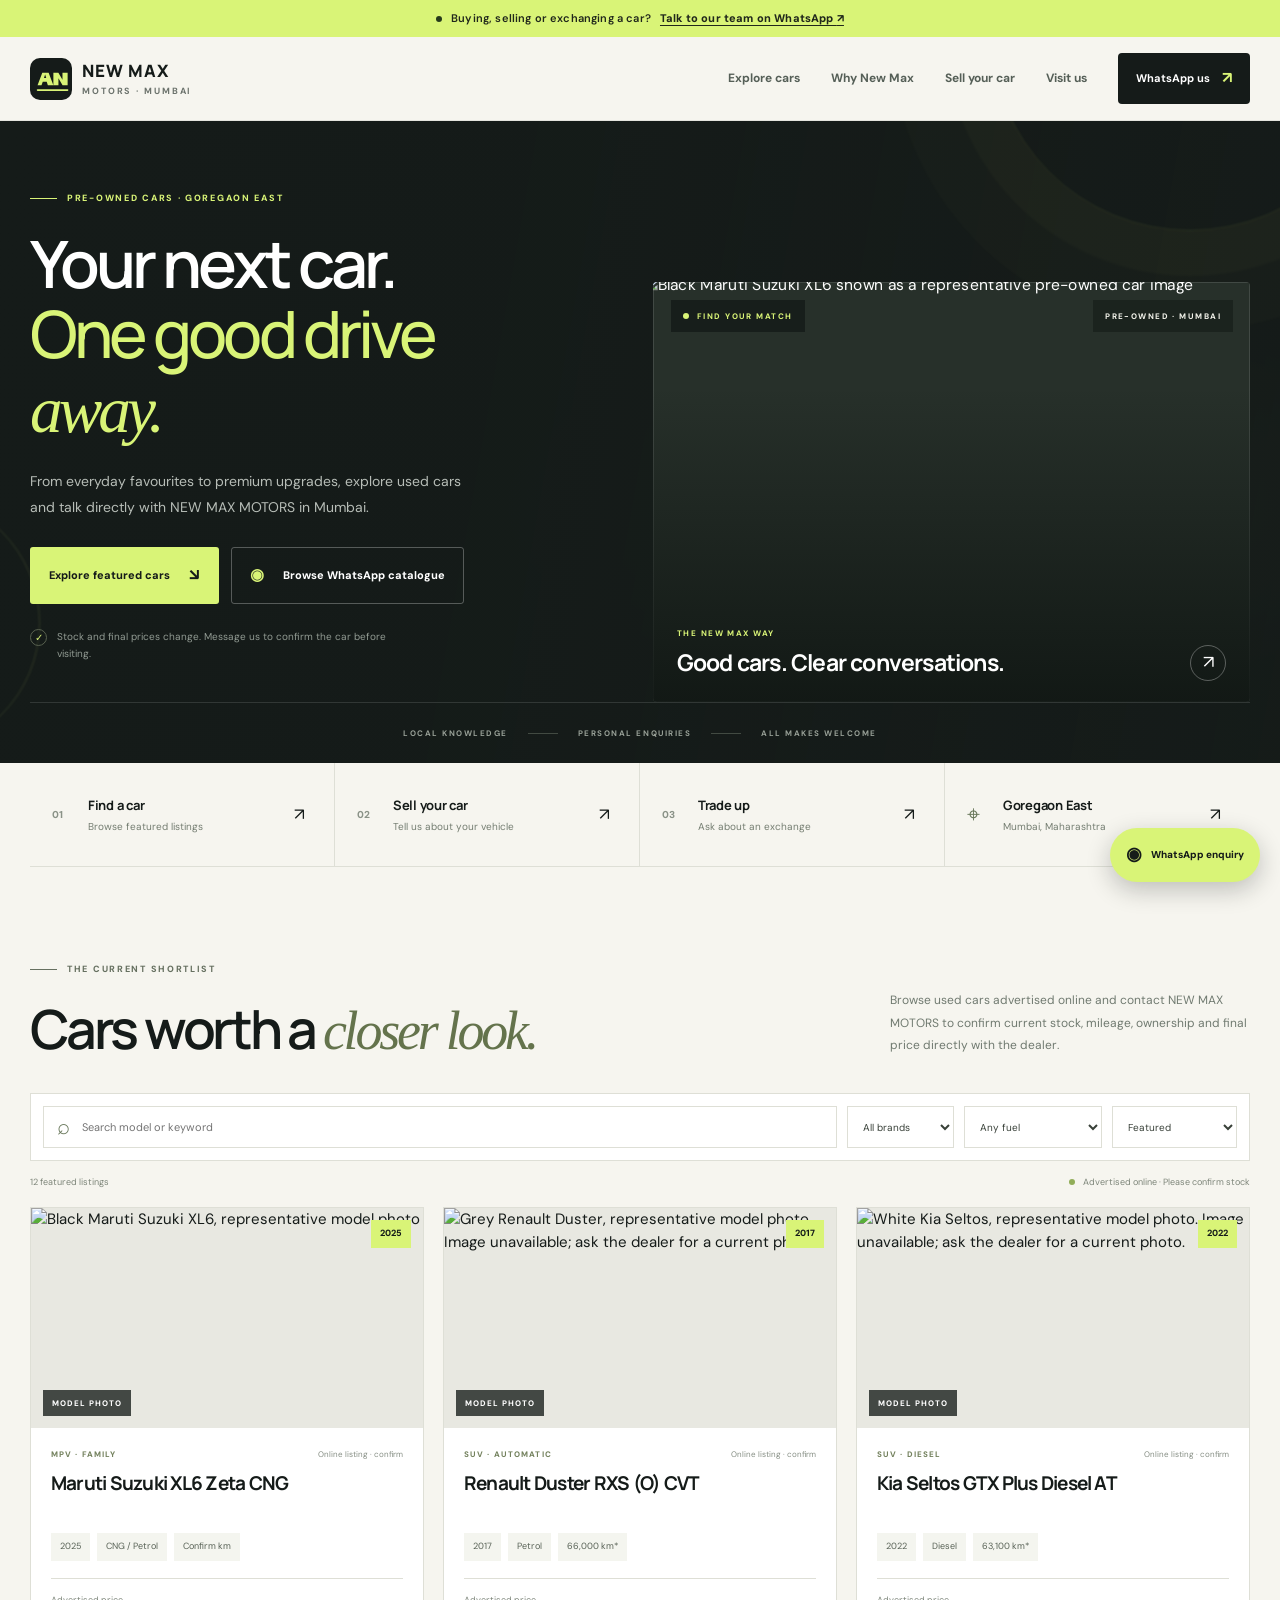
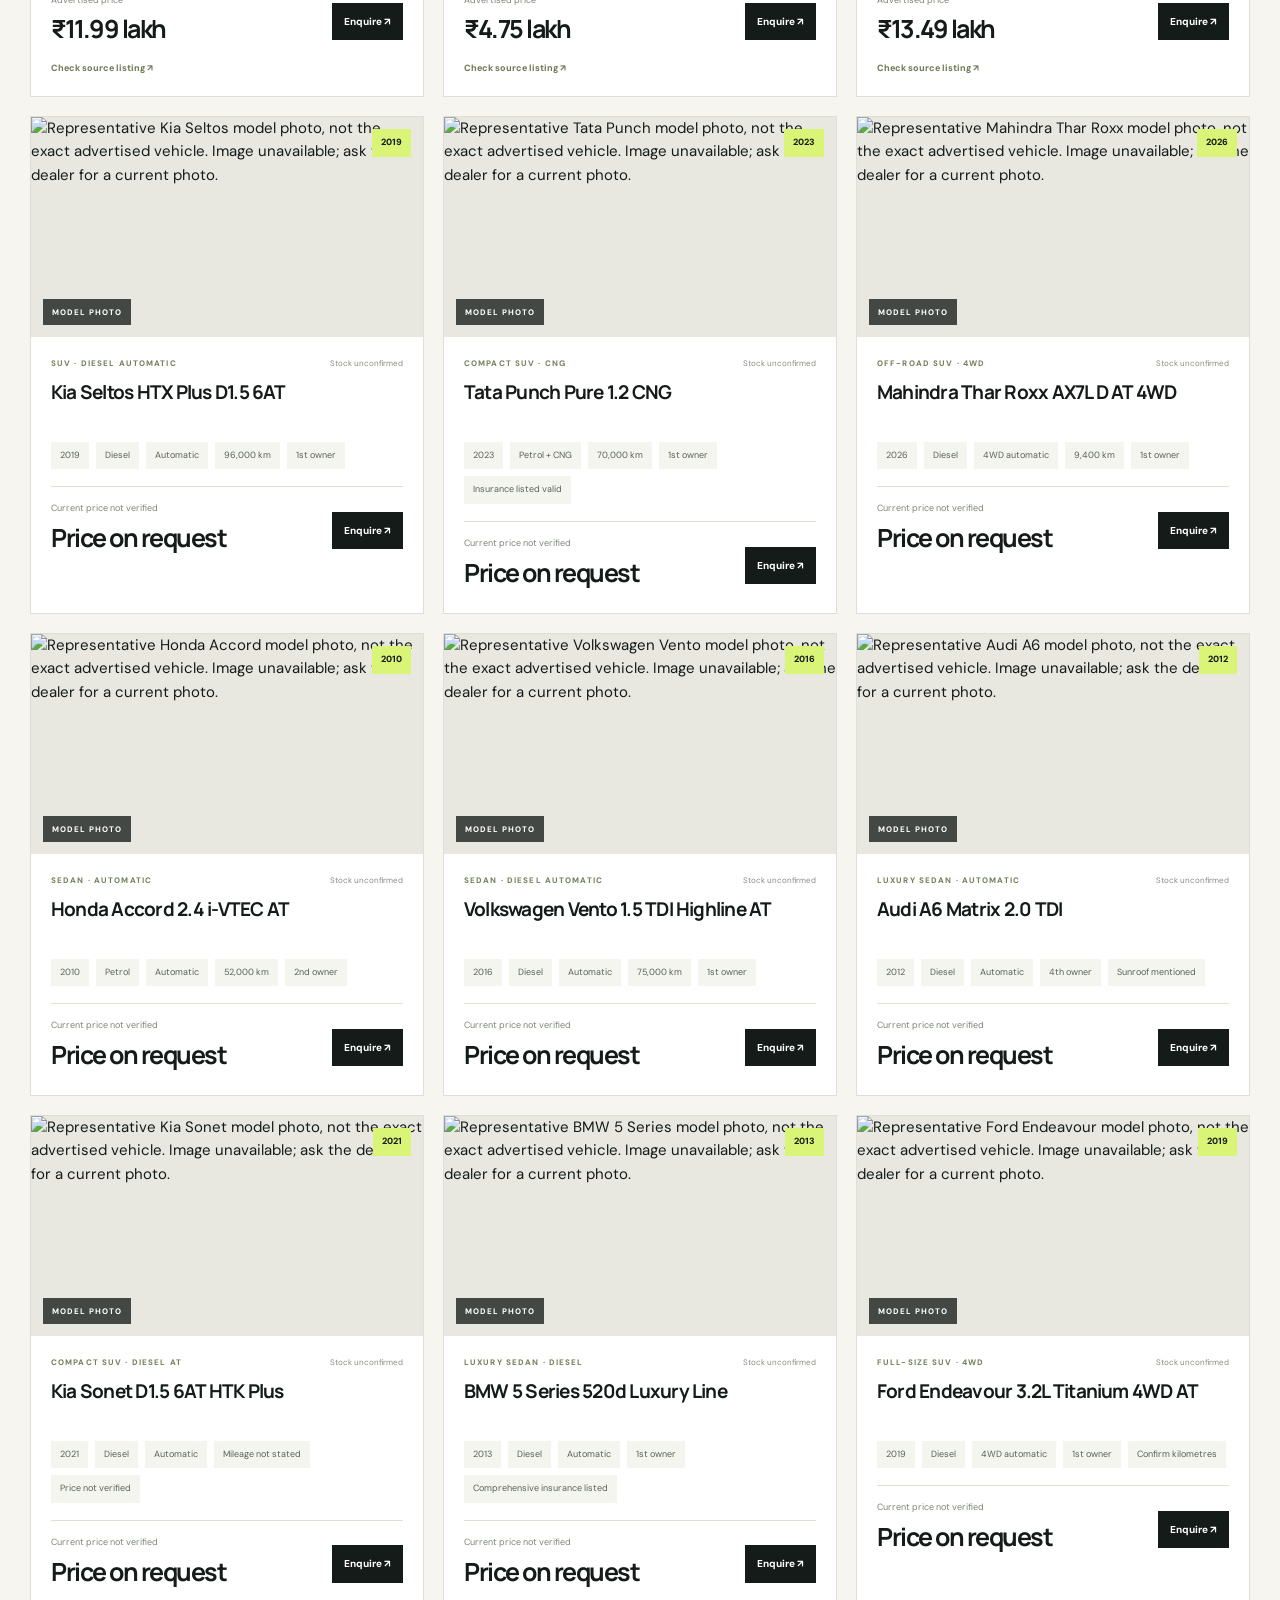
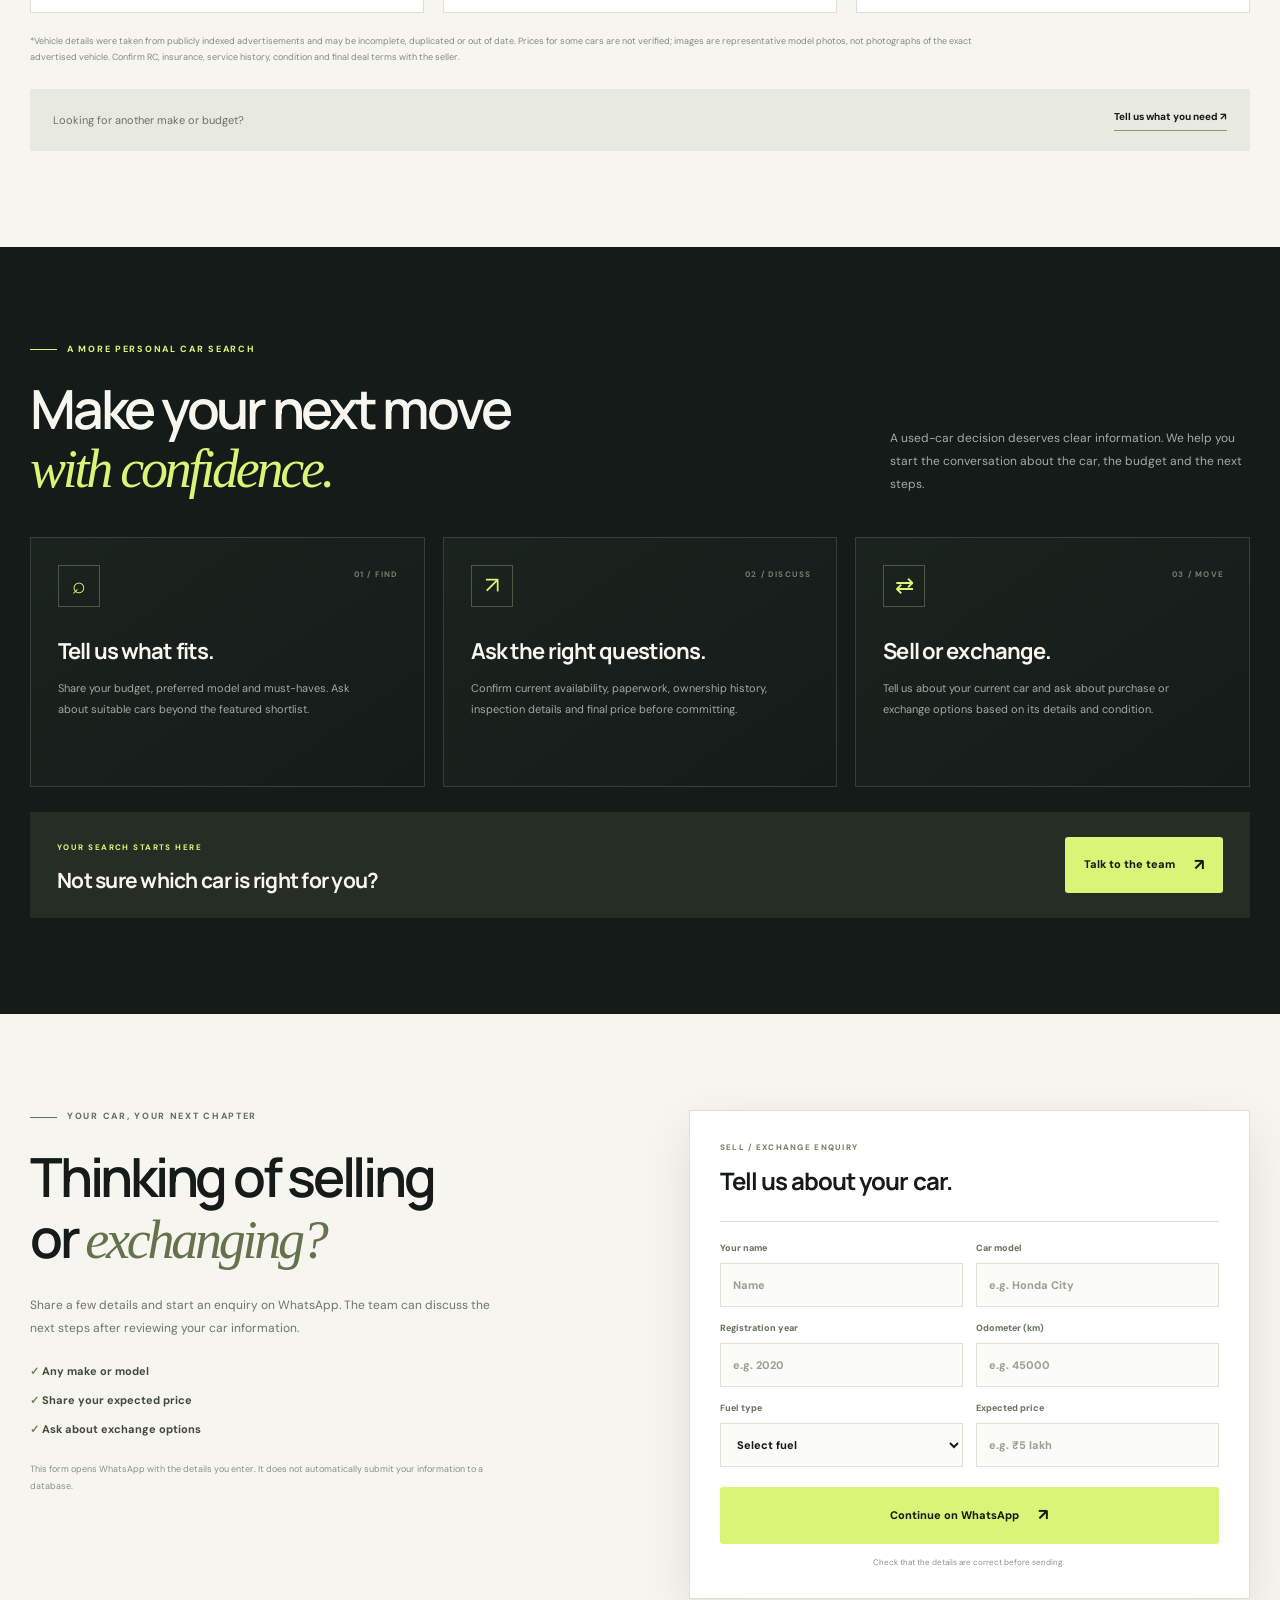
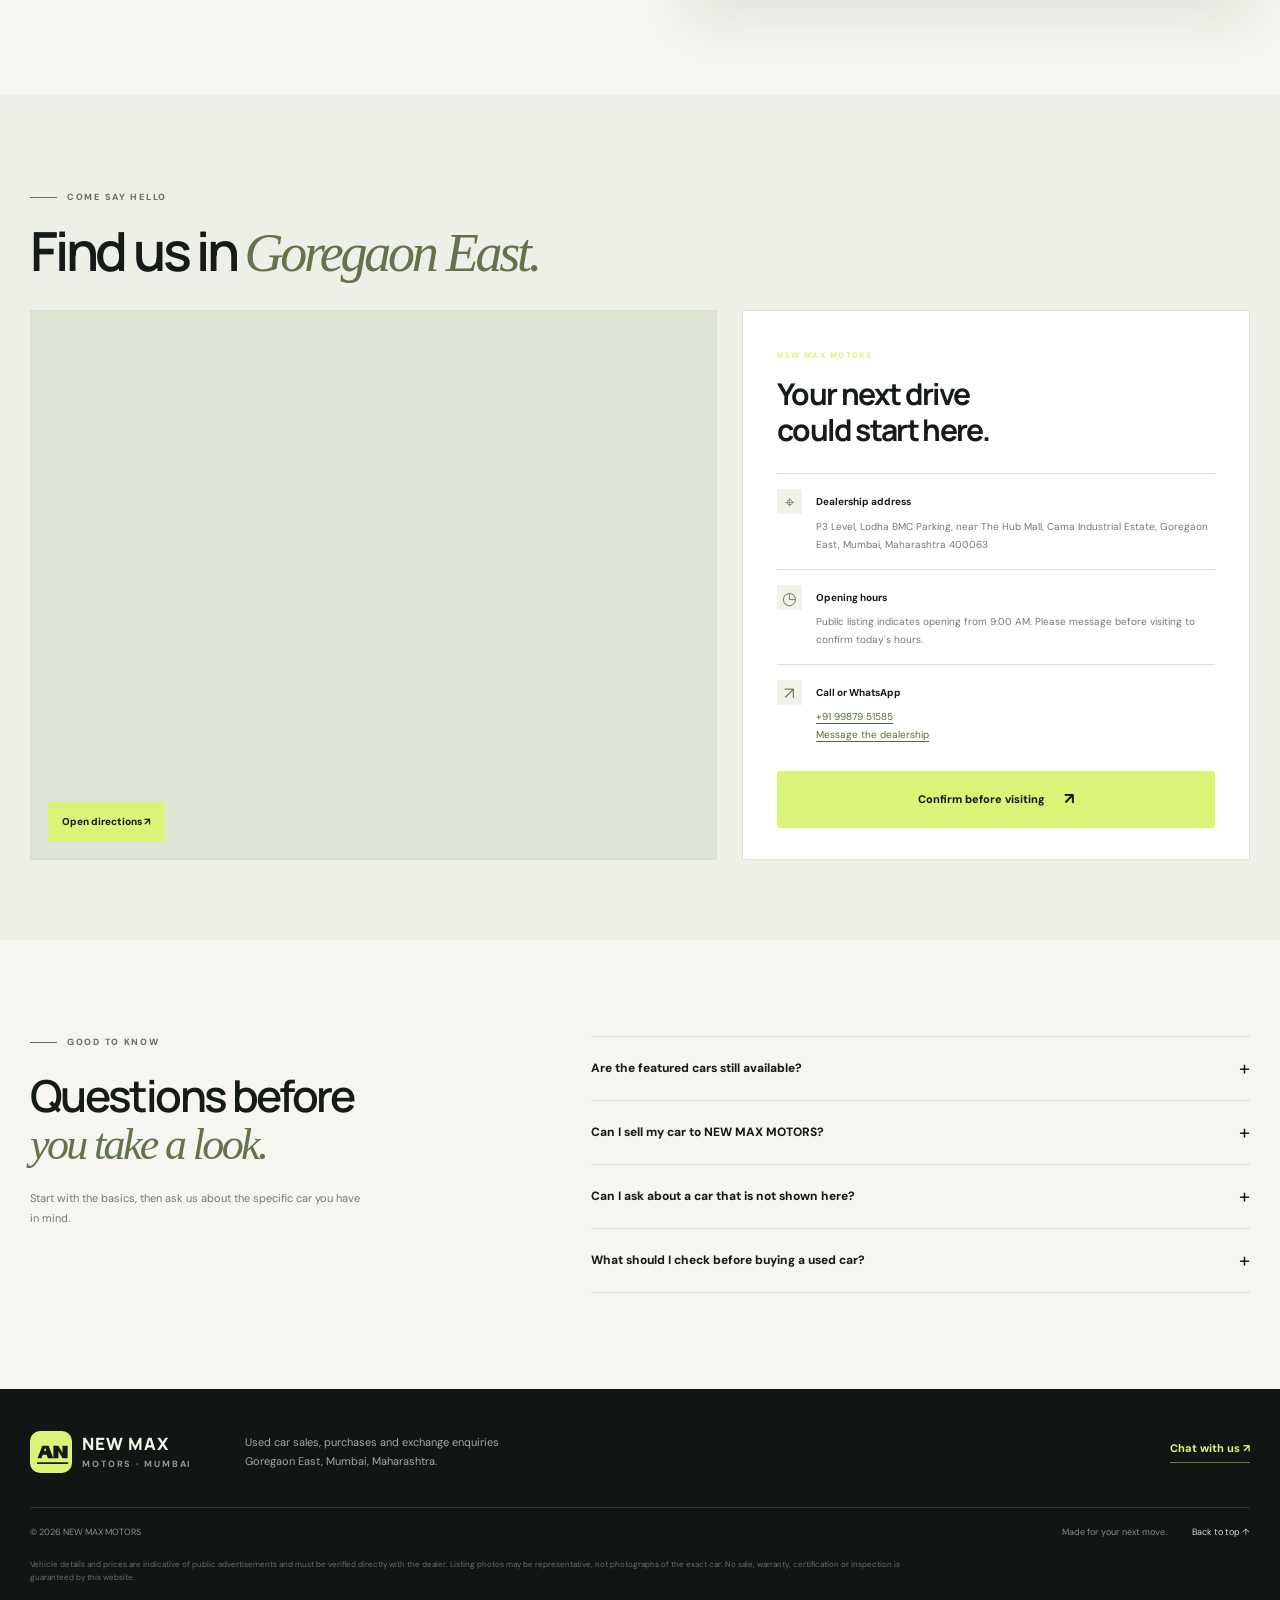
==== commit 9e8b0c19: "Link latest inventory CTA to WhatsApp catalogue" ====
--- a/index.html
+++ b/index.html
@@ -64,7 +64,7 @@
   </header>
   <main id="main">
     <section class="hero" id="top"><div class="hero-glow glow-one"></div><div class="hero-glow glow-two"></div><div class="hero-inner">
-      <div class="hero-copy"><p class="eyebrow"><span class="eyebrow-line"></span> PRE-OWNED CARS · GOREGAON EAST</p><h1>Your next car.<br><span>One good drive</span><em> away.</em></h1><p class="hero-description">From everyday favourites to premium upgrades, explore used cars and talk directly with NEW MAX MOTORS in Mumbai.</p><div class="hero-actions"><a class="button button-lime" href="#cars">Explore featured cars <span aria-hidden="true">↘</span></a><a class="button button-outline" href="https://wa.me/919987951585?text=Hi%20NEW%20MAX%20MOTORS%2C%20please%20share%20your%20latest%20car%20inventory." target="_blank" rel="noopener"><span class="whatsapp-icon" aria-hidden="true">◉</span> Get latest stock</a></div><div class="hero-note"><span class="note-icon">✓</span><span>Stock and final prices change. Message us to confirm the car before visiting.</span></div></div>
+      <div class="hero-copy"><p class="eyebrow"><span class="eyebrow-line"></span> PRE-OWNED CARS · GOREGAON EAST</p><h1>Your next car.<br><span>One good drive</span><em> away.</em></h1><p class="hero-description">From everyday favourites to premium upgrades, explore used cars and talk directly with NEW MAX MOTORS in Mumbai.</p><div class="hero-actions"><a class="button button-lime" href="#cars">Explore featured cars <span aria-hidden="true">↘</span></a><a class="button button-outline" href="https://wa.me/c/155847233691683" target="_blank" rel="noopener"><span class="whatsapp-icon" aria-hidden="true">◉</span> Browse WhatsApp catalogue</a></div><div class="hero-note"><span class="note-icon">✓</span><span>Stock and final prices change. Message us to confirm the car before visiting.</span></div></div>
       <div class="hero-visual"><div class="image-tag tag-top"><span class="tag-dot"></span> FIND YOUR MATCH</div><img src="https://imgd-ct.aeplcdn.com/1056x660/n/cw/ec/120913/maruti-suzuki-xl6-left-front-three-quarter12.jpeg?isig=0&amp;q=80&amp;wm=0" alt="Black Maruti Suzuki XL6 shown as a representative pre-owned car image" fetchpriority="high"><div class="hero-visual-shade"></div><div class="visual-caption"><div><span class="caption-kicker">THE NEW MAX WAY</span><strong>Good cars. Clear conversations.</strong></div><span class="caption-arrow" aria-hidden="true">↗</span></div><div class="image-tag tag-bottom">PRE-OWNED · MUMBAI</div></div>
     </div><div class="hero-bottom"><span>LOCAL KNOWLEDGE</span><span class="hero-bottom-line"></span><span>PERSONAL ENQUIRIES</span><span class="hero-bottom-line"></span><span>ALL MAKES WELCOME</span></div></section>
     <section class="quick-strip" aria-label="Our services"><div class="quick-item"><span class="quick-number">01</span><div><strong>Find a car</strong><span>Browse featured listings</span></div><a href="#cars" aria-label="Browse featured listings">↗</a></div><div class="quick-item"><span class="quick-number">02</span><div><strong>Sell your car</strong><span>Tell us about your vehicle</span></div><a href="#sell-car" aria-label="Sell your car">↗</a></div><div class="quick-item"><span class="quick-number">03</span><div><strong>Trade up</strong><span>Ask about an exchange</span></div><a href="#sell-car" aria-label="Ask about a car exchange">↗</a></div><div class="quick-item quick-location"><span class="location-symbol" aria-hidden="true">⌖</span><div><strong>Goregaon East</strong><span>Mumbai, Maharashtra</span></div><a href="#visit" aria-label="Find our location">↗</a></div></section>
@@ -75,15 +75,15 @@
         <article class="car-card" data-brand="maruti" data-fuel="cng" data-price="11.99" data-name="Maruti Suzuki XL6 Zeta CNG 2025"><a class="car-image" href="https://www.olx.in/item/cars-c84-used-maruti-suzuki-xl6-in-andheri-east-mumbai-iid-1853401696" target="_blank" rel="noopener" aria-label="View Maruti Suzuki XL6 listing on OLX"><img src="https://imgd-ct.aeplcdn.com/1056x660/n/cw/ec/120913/maruti-suzuki-xl6-left-front-three-quarter12.jpeg?isig=0&amp;q=80&amp;wm=0" alt="Black Maruti Suzuki XL6, representative model photo" loading="lazy"><span class="car-photo-label">MODEL PHOTO</span><span class="car-year">2025</span></a><div class="car-content"><div class="car-topline"><span class="car-category">MPV · FAMILY</span><span class="car-stock">Online listing · confirm</span></div><h3>Maruti Suzuki XL6 Zeta CNG</h3><div class="car-specs"><span>2025</span><span>CNG / Petrol</span><span>Confirm km</span></div><div class="car-price-row"><div><small>Advertised price</small><strong>₹11.99 lakh</strong></div><a class="card-enquire" href="https://wa.me/919987951585?text=Hi%20NEW%20MAX%20MOTORS%2C%20is%20the%202025%20Maruti%20Suzuki%20XL6%20Zeta%20CNG%20still%20available%3F" target="_blank" rel="noopener">Enquire ↗</a></div><a class="listing-link" href="https://www.olx.in/item/cars-c84-used-maruti-suzuki-xl6-in-andheri-east-mumbai-iid-1853401696" target="_blank" rel="noopener">Check source listing ↗</a></div></article>
         <article class="car-card" data-brand="renault" data-fuel="petrol" data-price="4.75" data-name="Renault Duster RXS O CVT 2017"><a class="car-image" href="https://www.olx.in/item/cars-c84-used-renault-duster-in-borivali-east-mumbai-iid-1819420124" target="_blank" rel="noopener" aria-label="View Renault Duster listing on OLX"><img src="https://marketplace-cdn.cars24.com/production/13255107737/exterior/2025-10-02/car_replace_bg_0fcf6b53-2acb-4a94-a561-4854e446e804.png?format=auto&amp;w=700" alt="Grey Renault Duster, representative model photo" loading="lazy"><span class="car-photo-label">MODEL PHOTO</span><span class="car-year">2017</span></a><div class="car-content"><div class="car-topline"><span class="car-category">SUV · AUTOMATIC</span><span class="car-stock">Online listing · confirm</span></div><h3>Renault Duster RXS (O) CVT</h3><div class="car-specs"><span>2017</span><span>Petrol</span><span>66,000 km*</span></div><div class="car-price-row"><div><small>Advertised price</small><strong>₹4.75 lakh</strong></div><a class="card-enquire" href="https://wa.me/919987951585?text=Hi%20NEW%20MAX%20MOTORS%2C%20is%20the%202017%20Renault%20Duster%20RXS%20(O)%20CVT%20(66%2C000%20km%2C%20advertised%20at%20%E2%82%B94.75%20lakh)%20still%20available%3F" target="_blank" rel="noopener">Enquire ↗</a></div><a class="listing-link" href="https://www.olx.in/item/cars-c84-used-renault-duster-in-borivali-east-mumbai-iid-1819420124" target="_blank" rel="noopener">Check source listing ↗</a></div></article>
         <article class="car-card" data-brand="kia" data-fuel="diesel" data-price="13.49" data-name="Kia Seltos GTX Plus Diesel AT 2022"><a class="car-image" href="https://www.olx.in/item/cars-c84-used-kia-seltos-in-kurla-east-mumbai-iid-1857090430" target="_blank" rel="noopener" aria-label="View Kia Seltos listing on OLX"><img src="https://carfinderassets.s3.ap-south-1.amazonaws.com/carFinder/cars/1772700235111-car-thumbnail.webp" alt="White Kia Seltos, representative model photo" loading="lazy"><span class="car-photo-label">MODEL PHOTO</span><span class="car-year">2022</span></a><div class="car-content"><div class="car-topline"><span class="car-category">SUV · DIESEL</span><span class="car-stock">Online listing · confirm</span></div><h3>Kia Seltos GTX Plus Diesel AT</h3><div class="car-specs"><span>2022</span><span>Diesel</span><span>63,100 km*</span></div><div class="car-price-row"><div><small>Advertised price</small><strong>₹13.49 lakh</strong></div><a class="card-enquire" href="https://wa.me/919987951585?text=Hi%20NEW%20MAX%20MOTORS%2C%20is%20the%202022%20Kia%20Seltos%20GTX%20Plus%20Diesel%20AT%20(63%2C100%20km%2C%20advertised%20at%20%E2%82%B913.49%20lakh)%20still%20available%3F" target="_blank" rel="noopener">Enquire ↗</a></div><a class="listing-link" href="https://www.olx.in/item/cars-c84-used-kia-seltos-in-kurla-east-mumbai-iid-1857090430" target="_blank" rel="noopener">Check source listing ↗</a></div></article>
-<article class="car-card" data-brand="kia" data-fuel="diesel" data-price="" data-name="Kia Seltos HTX Plus D1.5 6AT 2019 diesel automatic"><a class="car-image" href="https://wa.me/919987951585?text=Hi%20NEW%20MAX%20MOTORS%2C%20is%20the%20Kia%20Seltos%20HTX%20Plus%20D1.5%206AT%20still%20available%3F%20Please%20share%20current%20price%2C%20updated%20details%20and%20actual%20vehicle%20photos." target="_blank" rel="noopener" aria-label="Enquire about Kia Seltos HTX Plus D1.5 6AT on WhatsApp"><img src="https://carfinderassets.s3.ap-south-1.amazonaws.com/carFinder/cars/1772700235111-car-thumbnail.webp" alt="Representative Kia Seltos model photo, not the exact advertised vehicle" loading="lazy"><span class="car-photo-label">MODEL PHOTO</span><span class="car-year">2019</span></a><div class="car-content"><div class="car-topline"><span class="car-category">SUV · DIESEL AUTOMATIC</span><span class="car-stock">Stock unconfirmed</span></div><h3>Kia Seltos HTX Plus D1.5 6AT</h3><div class="car-specs"><span>2019</span><span>Diesel</span><span>Automatic</span><span>96,000 km</span><span>1st owner</span></div><div class="car-price-row"><div><small>Current price not verified</small><strong>Price on request</strong></div><a class="card-enquire" href="https://wa.me/919987951585?text=Hi%20NEW%20MAX%20MOTORS%2C%20I%20found%20the%20Kia%20Seltos%20HTX%20Plus%20D1.5%206AT%20listing%20from%20your%20Facebook%20post.%20Is%20it%20still%20available%3F%20Please%20share%20the%20current%20asking%20price%2C%20exact%20car%20photos%20and%20updated%20details." target="_blank" rel="noopener">Enquire ↗</a></div></div></article>
-<article class="car-card" data-brand="tata" data-fuel="cng" data-price="" data-name="Tata Punch Pure 1.2 CNG 2023 petrol CNG company fitted"><a class="car-image" href="https://wa.me/919987951585?text=Hi%20NEW%20MAX%20MOTORS%2C%20is%20the%20Tata%20Punch%20Pure%201.2%20CNG%20still%20available%3F%20Please%20share%20current%20price%2C%20updated%20details%20and%20actual%20vehicle%20photos." target="_blank" rel="noopener" aria-label="Enquire about Tata Punch Pure 1.2 CNG on WhatsApp"><img src="https://imgd.aeplcdn.com/640X480/vimages/202604/4477045_118625_1_1775156270987.jpg?fit=true&amp;qp=80" alt="Representative Tata Punch model photo, not the exact advertised vehicle" loading="lazy"><span class="car-photo-label">MODEL PHOTO</span><span class="car-year">2023</span></a><div class="car-content"><div class="car-topline"><span class="car-category">COMPACT SUV · CNG</span><span class="car-stock">Stock unconfirmed</span></div><h3>Tata Punch Pure 1.2 CNG</h3><div class="car-specs"><span>2023</span><span>Petrol + CNG</span><span>70,000 km</span><span>1st owner</span><span>Insurance listed valid</span></div><div class="car-price-row"><div><small>Current price not verified</small><strong>Price on request</strong></div><a class="card-enquire" href="https://wa.me/919987951585?text=Hi%20NEW%20MAX%20MOTORS%2C%20I%20found%20the%20Tata%20Punch%20Pure%201.2%20CNG%20listing%20from%20your%20Facebook%20post.%20Is%20it%20still%20available%3F%20Please%20share%20the%20current%20asking%20price%2C%20exact%20car%20photos%20and%20updated%20details." target="_blank" rel="noopener">Enquire ↗</a></div></div></article>
-<article class="car-card" data-brand="mahindra" data-fuel="diesel" data-price="" data-name="Mahindra Thar Roxx AX7L D AT 4WD diesel 2026"><a class="car-image" href="https://wa.me/919987951585?text=Hi%20NEW%20MAX%20MOTORS%2C%20is%20the%20Mahindra%20Thar%20Roxx%20AX7L%20D%20AT%204WD%20still%20available%3F%20Please%20share%20current%20price%2C%20updated%20details%20and%20actual%20vehicle%20photos." target="_blank" rel="noopener" aria-label="Enquire about Mahindra Thar Roxx AX7L D AT 4WD on WhatsApp"><img src="https://content.carlelo.com/media/news/mahindra-thar-roxx-upgraded-check-out-its-new-features.webp" alt="Representative Mahindra Thar Roxx model photo, not the exact advertised vehicle" loading="lazy"><span class="car-photo-label">MODEL PHOTO</span><span class="car-year">2026</span></a><div class="car-content"><div class="car-topline"><span class="car-category">OFF-ROAD SUV · 4WD</span><span class="car-stock">Stock unconfirmed</span></div><h3>Mahindra Thar Roxx AX7L D AT 4WD</h3><div class="car-specs"><span>2026</span><span>Diesel</span><span>4WD automatic</span><span>9,400 km</span><span>1st owner</span></div><div class="car-price-row"><div><small>Current price not verified</small><strong>Price on request</strong></div><a class="card-enquire" href="https://wa.me/919987951585?text=Hi%20NEW%20MAX%20MOTORS%2C%20I%20found%20the%20Mahindra%20Thar%20Roxx%20AX7L%20D%20AT%204WD%20listing%20from%20your%20Facebook%20post.%20Is%20it%20still%20available%3F%20Please%20share%20the%20current%20asking%20price%2C%20exact%20car%20photos%20and%20updated%20details." target="_blank" rel="noopener">Enquire ↗</a></div></div></article>
-<article class="car-card" data-brand="honda" data-fuel="petrol" data-price="" data-name="Honda Accord 2.4 i-VTEC AT 2010 petrol automatic 52000 km"><a class="car-image" href="https://wa.me/919987951585?text=Hi%20NEW%20MAX%20MOTORS%2C%20is%20the%20Honda%20Accord%202.4%20i-VTEC%20AT%20still%20available%3F%20Please%20share%20current%20price%2C%20updated%20details%20and%20actual%20vehicle%20photos." target="_blank" rel="noopener" aria-label="Enquire about Honda Accord 2.4 i-VTEC AT on WhatsApp"><img src="https://marketplace-cdn.cars24.com/production/10206604755/exterior/2025-09-17/car_replace_bg_b1dd9e71-dd8e-4a8a-9fb7-a0e47db73856.png" alt="Representative Honda Accord model photo, not the exact advertised vehicle" loading="lazy"><span class="car-photo-label">MODEL PHOTO</span><span class="car-year">2010</span></a><div class="car-content"><div class="car-topline"><span class="car-category">SEDAN · AUTOMATIC</span><span class="car-stock">Stock unconfirmed</span></div><h3>Honda Accord 2.4 i-VTEC AT</h3><div class="car-specs"><span>2010</span><span>Petrol</span><span>Automatic</span><span>52,000 km</span><span>2nd owner</span></div><div class="car-price-row"><div><small>Current price not verified</small><strong>Price on request</strong></div><a class="card-enquire" href="https://wa.me/919987951585?text=Hi%20NEW%20MAX%20MOTORS%2C%20I%20found%20the%20Honda%20Accord%202.4%20i-VTEC%20AT%20listing%20from%20your%20Facebook%20post.%20Is%20it%20still%20available%3F%20Please%20share%20the%20current%20asking%20price%2C%20exact%20car%20photos%20and%20updated%20details." target="_blank" rel="noopener">Enquire ↗</a></div></div></article>
-<article class="car-card" data-brand="volkswagen" data-fuel="diesel" data-price="" data-name="Volkswagen Vento 1.5 TDI Highline AT 2016 diesel 75000 km"><a class="car-image" href="https://wa.me/919987951585?text=Hi%20NEW%20MAX%20MOTORS%2C%20is%20the%20Volkswagen%20Vento%201.5%20TDI%20Highline%20AT%20still%20available%3F%20Please%20share%20current%20price%2C%20updated%20details%20and%20actual%20vehicle%20photos." target="_blank" rel="noopener" aria-label="Enquire about Volkswagen Vento 1.5 TDI Highline AT on WhatsApp"><img src="https://www.xdrivecars.com/assets/images/car_images/Used-cars-in-trivandrum--2402202487376.webp" alt="Representative Volkswagen Vento model photo, not the exact advertised vehicle" loading="lazy"><span class="car-photo-label">MODEL PHOTO</span><span class="car-year">2016</span></a><div class="car-content"><div class="car-topline"><span class="car-category">SEDAN · DIESEL AUTOMATIC</span><span class="car-stock">Stock unconfirmed</span></div><h3>Volkswagen Vento 1.5 TDI Highline AT</h3><div class="car-specs"><span>2016</span><span>Diesel</span><span>Automatic</span><span>75,000 km</span><span>1st owner</span></div><div class="car-price-row"><div><small>Current price not verified</small><strong>Price on request</strong></div><a class="card-enquire" href="https://wa.me/919987951585?text=Hi%20NEW%20MAX%20MOTORS%2C%20I%20found%20the%20Volkswagen%20Vento%201.5%20TDI%20Highline%20AT%20listing%20from%20your%20Facebook%20post.%20Is%20it%20still%20available%3F%20Please%20share%20the%20current%20asking%20price%2C%20exact%20car%20photos%20and%20updated%20details." target="_blank" rel="noopener">Enquire ↗</a></div></div></article>
-<article class="car-card" data-brand="audi" data-fuel="diesel" data-price="" data-name="Audi A6 Matrix 2.0 TDI 2012 diesel automatic sunroof"><a class="car-image" href="https://wa.me/919987951585?text=Hi%20NEW%20MAX%20MOTORS%2C%20is%20the%20Audi%20A6%20Matrix%202.0%20TDI%20still%20available%3F%20Please%20share%20current%20price%2C%20updated%20details%20and%20actual%20vehicle%20photos." target="_blank" rel="noopener" aria-label="Enquire about Audi A6 Matrix 2.0 TDI on WhatsApp"><img src="https://marketplace-cdn.cars24.com/production/10397867794/exterior/2025-11-25/car_replace_bg_7e873a8c-216d-44a6-9bbe-faa20510cf0e.png" alt="Representative Audi A6 model photo, not the exact advertised vehicle" loading="lazy"><span class="car-photo-label">MODEL PHOTO</span><span class="car-year">2012</span></a><div class="car-content"><div class="car-topline"><span class="car-category">LUXURY SEDAN · AUTOMATIC</span><span class="car-stock">Stock unconfirmed</span></div><h3>Audi A6 Matrix 2.0 TDI</h3><div class="car-specs"><span>2012</span><span>Diesel</span><span>Automatic</span><span>4th owner</span><span>Sunroof mentioned</span></div><div class="car-price-row"><div><small>Current price not verified</small><strong>Price on request</strong></div><a class="card-enquire" href="https://wa.me/919987951585?text=Hi%20NEW%20MAX%20MOTORS%2C%20I%20found%20the%20Audi%20A6%20Matrix%202.0%20TDI%20listing%20from%20your%20Facebook%20post.%20Is%20it%20still%20available%3F%20Please%20share%20the%20current%20asking%20price%2C%20exact%20car%20photos%20and%20updated%20details." target="_blank" rel="noopener">Enquire ↗</a></div></div></article>
-<article class="car-card" data-brand="kia" data-fuel="diesel" data-price="" data-name="Kia Sonet D1.5 6AT HTK Plus 2021 diesel automatic"><a class="car-image" href="https://wa.me/919987951585?text=Hi%20NEW%20MAX%20MOTORS%2C%20is%20the%20Kia%20Sonet%20D1.5%206AT%20HTK%20Plus%20still%20available%3F%20Please%20share%20current%20price%2C%20updated%20details%20and%20actual%20vehicle%20photos." target="_blank" rel="noopener" aria-label="Enquire about Kia Sonet D1.5 6AT HTK Plus on WhatsApp"><img src="https://apollo.olx.in/v1/files/mh2k6wxcvgi01-IN/image" alt="Representative Kia Sonet model photo, not the exact advertised vehicle" loading="lazy"><span class="car-photo-label">MODEL PHOTO</span><span class="car-year">2021</span></a><div class="car-content"><div class="car-topline"><span class="car-category">COMPACT SUV · DIESEL AT</span><span class="car-stock">Stock unconfirmed</span></div><h3>Kia Sonet D1.5 6AT HTK Plus</h3><div class="car-specs"><span>2021</span><span>Diesel</span><span>Automatic</span><span>Mileage not stated</span><span>Price not verified</span></div><div class="car-price-row"><div><small>Current price not verified</small><strong>Price on request</strong></div><a class="card-enquire" href="https://wa.me/919987951585?text=Hi%20NEW%20MAX%20MOTORS%2C%20I%20found%20the%20Kia%20Sonet%20D1.5%206AT%20HTK%20Plus%20listing%20from%20your%20Facebook%20post.%20Is%20it%20still%20available%3F%20Please%20share%20the%20current%20asking%20price%2C%20exact%20car%20photos%20and%20updated%20details." target="_blank" rel="noopener">Enquire ↗</a></div></div></article>
-<article class="car-card" data-brand="bmw" data-fuel="diesel" data-price="" data-name="BMW 5 Series 520d Luxury Line 2013 diesel automatic"><a class="car-image" href="https://wa.me/919987951585?text=Hi%20NEW%20MAX%20MOTORS%2C%20is%20the%20BMW%205%20Series%20520d%20Luxury%20Line%20still%20available%3F%20Please%20share%20current%20price%2C%20updated%20details%20and%20actual%20vehicle%20photos." target="_blank" rel="noopener" aria-label="Enquire about BMW 5 Series 520d Luxury Line on WhatsApp"><img src="https://imgd.aeplcdn.com/640X480/vimages/202603/4427843_152135_2_1772881106425.jpg?fit=true&amp;qp=40" alt="Representative BMW 5 Series model photo, not the exact advertised vehicle" loading="lazy"><span class="car-photo-label">MODEL PHOTO</span><span class="car-year">2013</span></a><div class="car-content"><div class="car-topline"><span class="car-category">LUXURY SEDAN · DIESEL</span><span class="car-stock">Stock unconfirmed</span></div><h3>BMW 5 Series 520d Luxury Line</h3><div class="car-specs"><span>2013</span><span>Diesel</span><span>Automatic</span><span>1st owner</span><span>Comprehensive insurance listed</span></div><div class="car-price-row"><div><small>Current price not verified</small><strong>Price on request</strong></div><a class="card-enquire" href="https://wa.me/919987951585?text=Hi%20NEW%20MAX%20MOTORS%2C%20I%20found%20the%20BMW%205%20Series%20520d%20Luxury%20Line%20listing%20from%20your%20Facebook%20post.%20Is%20it%20still%20available%3F%20Please%20share%20the%20current%20asking%20price%2C%20exact%20car%20photos%20and%20updated%20details." target="_blank" rel="noopener">Enquire ↗</a></div></div></article>
-<article class="car-card" data-brand="ford" data-fuel="diesel" data-price="" data-name="Ford Endeavour 3.2L Titanium 4WD AT 2019 diesel"><a class="car-image" href="https://wa.me/919987951585?text=Hi%20NEW%20MAX%20MOTORS%2C%20is%20the%20Ford%20Endeavour%203.2L%20Titanium%204WD%20AT%20still%20available%3F%20Please%20share%20current%20price%2C%20updated%20details%20and%20actual%20vehicle%20photos." target="_blank" rel="noopener" aria-label="Enquire about Ford Endeavour 3.2L Titanium 4WD AT on WhatsApp"><img src="https://imgd.aeplcdn.com/640X480/vimages/202603/4425231_101299_1772783925383.jpeg?fit=true&amp;qp=80" alt="Representative Ford Endeavour model photo, not the exact advertised vehicle" loading="lazy"><span class="car-photo-label">MODEL PHOTO</span><span class="car-year">2019</span></a><div class="car-content"><div class="car-topline"><span class="car-category">FULL-SIZE SUV · 4WD</span><span class="car-stock">Stock unconfirmed</span></div><h3>Ford Endeavour 3.2L Titanium 4WD AT</h3><div class="car-specs"><span>2019</span><span>Diesel</span><span>4WD automatic</span><span>1st owner</span><span>Confirm kilometres</span></div><div class="car-price-row"><div><small>Current price not verified</small><strong>Price on request</strong></div><a class="card-enquire" href="https://wa.me/919987951585?text=Hi%20NEW%20MAX%20MOTORS%2C%20I%20found%20the%20Ford%20Endeavour%203.2L%20Titanium%204WD%20AT%20listing%20from%20your%20Facebook%20post.%20Is%20it%20still%20available%3F%20Please%20share%20the%20current%20asking%20price%2C%20exact%20car%20photos%20and%20updated%20details." target="_blank" rel="noopener">Enquire ↗</a></div></div></article>
+<article class="car-card" data-brand="kia" data-fuel="diesel" data-price="" data-name="Kia Seltos HTX Plus D1.5 6AT 2019 diesel automatic"><a class="car-image" href="https://wa.me/919987951585?text=Hi%20NEW%20MAX%20MOTORS%2C%20is%20the%20Kia%20Seltos%20HTX%20Plus%20D1.5%206AT%20still%20available%3F%20Please%20share%20current%20price%2C%20updated%20details%20and%20actual%20vehicle%20photos." target="_blank" rel="noopener" aria-label="Enquire about Kia Seltos HTX Plus D1.5 6AT on WhatsApp"><img src="https://carfinderassets.s3.ap-south-1.amazonaws.com/carFinder/cars/1772700235111-car-thumbnail.webp" alt="Representative Kia Seltos model photo, not the exact advertised vehicle" loading="lazy"><span class="car-photo-label">MODEL PHOTO</span><span class="car-year">2019</span></a><div class="car-content"><div class="car-topline"><span class="car-category">SUV · DIESEL AUTOMATIC</span><span class="car-stock">Stock unconfirmed</span></div><h3>Kia Seltos HTX Plus D1.5 6AT</h3><div class="car-specs"><span>2019</span><span>Diesel</span><span>Automatic</span><span>96,000 km</span><span>1st owner</span></div><div class="car-price-row"><div><small>Current price not verified</small><strong>Price on request</strong></div><a class="card-enquire" href="https://wa.me/919987951585?text=Hi%20NEW%20MAX%20MOTORS%2C%20I%20saw%20the%20Kia%20Seltos%20HTX%20Plus%20D1.5%206AT%20listed%20on%20your%20website.%20Is%20it%20still%20available%3F%20Please%20share%20the%20current%20asking%20price%2C%20exact%20car%20photos%20and%20updated%20details." target="_blank" rel="noopener">Enquire ↗</a></div></div></article>
+<article class="car-card" data-brand="tata" data-fuel="cng" data-price="" data-name="Tata Punch Pure 1.2 CNG 2023 petrol CNG company fitted"><a class="car-image" href="https://wa.me/919987951585?text=Hi%20NEW%20MAX%20MOTORS%2C%20is%20the%20Tata%20Punch%20Pure%201.2%20CNG%20still%20available%3F%20Please%20share%20current%20price%2C%20updated%20details%20and%20actual%20vehicle%20photos." target="_blank" rel="noopener" aria-label="Enquire about Tata Punch Pure 1.2 CNG on WhatsApp"><img src="https://imgd.aeplcdn.com/640X480/vimages/202604/4477045_118625_1_1775156270987.jpg?fit=true&amp;qp=80" alt="Representative Tata Punch model photo, not the exact advertised vehicle" loading="lazy"><span class="car-photo-label">MODEL PHOTO</span><span class="car-year">2023</span></a><div class="car-content"><div class="car-topline"><span class="car-category">COMPACT SUV · CNG</span><span class="car-stock">Stock unconfirmed</span></div><h3>Tata Punch Pure 1.2 CNG</h3><div class="car-specs"><span>2023</span><span>Petrol + CNG</span><span>70,000 km</span><span>1st owner</span><span>Insurance listed valid</span></div><div class="car-price-row"><div><small>Current price not verified</small><strong>Price on request</strong></div><a class="card-enquire" href="https://wa.me/919987951585?text=Hi%20NEW%20MAX%20MOTORS%2C%20I%20saw%20the%20Tata%20Punch%20Pure%201.2%20CNG%20listed%20on%20your%20website.%20Is%20it%20still%20available%3F%20Please%20share%20the%20current%20asking%20price%2C%20exact%20car%20photos%20and%20updated%20details." target="_blank" rel="noopener">Enquire ↗</a></div></div></article>
+<article class="car-card" data-brand="mahindra" data-fuel="diesel" data-price="" data-name="Mahindra Thar Roxx AX7L D AT 4WD diesel 2026"><a class="car-image" href="https://wa.me/919987951585?text=Hi%20NEW%20MAX%20MOTORS%2C%20is%20the%20Mahindra%20Thar%20Roxx%20AX7L%20D%20AT%204WD%20still%20available%3F%20Please%20share%20current%20price%2C%20updated%20details%20and%20actual%20vehicle%20photos." target="_blank" rel="noopener" aria-label="Enquire about Mahindra Thar Roxx AX7L D AT 4WD on WhatsApp"><img src="https://content.carlelo.com/media/news/mahindra-thar-roxx-upgraded-check-out-its-new-features.webp" alt="Representative Mahindra Thar Roxx model photo, not the exact advertised vehicle" loading="lazy"><span class="car-photo-label">MODEL PHOTO</span><span class="car-year">2026</span></a><div class="car-content"><div class="car-topline"><span class="car-category">OFF-ROAD SUV · 4WD</span><span class="car-stock">Stock unconfirmed</span></div><h3>Mahindra Thar Roxx AX7L D AT 4WD</h3><div class="car-specs"><span>2026</span><span>Diesel</span><span>4WD automatic</span><span>9,400 km</span><span>1st owner</span></div><div class="car-price-row"><div><small>Current price not verified</small><strong>Price on request</strong></div><a class="card-enquire" href="https://wa.me/919987951585?text=Hi%20NEW%20MAX%20MOTORS%2C%20I%20saw%20the%20Mahindra%20Thar%20Roxx%20AX7L%20D%20AT%204WD%20listed%20on%20your%20website.%20Is%20it%20still%20available%3F%20Please%20share%20the%20current%20asking%20price%2C%20exact%20car%20photos%20and%20updated%20details." target="_blank" rel="noopener">Enquire ↗</a></div></div></article>
+<article class="car-card" data-brand="honda" data-fuel="petrol" data-price="" data-name="Honda Accord 2.4 i-VTEC AT 2010 petrol automatic 52000 km"><a class="car-image" href="https://wa.me/919987951585?text=Hi%20NEW%20MAX%20MOTORS%2C%20is%20the%20Honda%20Accord%202.4%20i-VTEC%20AT%20still%20available%3F%20Please%20share%20current%20price%2C%20updated%20details%20and%20actual%20vehicle%20photos." target="_blank" rel="noopener" aria-label="Enquire about Honda Accord 2.4 i-VTEC AT on WhatsApp"><img src="https://marketplace-cdn.cars24.com/production/10206604755/exterior/2025-09-17/car_replace_bg_b1dd9e71-dd8e-4a8a-9fb7-a0e47db73856.png" alt="Representative Honda Accord model photo, not the exact advertised vehicle" loading="lazy"><span class="car-photo-label">MODEL PHOTO</span><span class="car-year">2010</span></a><div class="car-content"><div class="car-topline"><span class="car-category">SEDAN · AUTOMATIC</span><span class="car-stock">Stock unconfirmed</span></div><h3>Honda Accord 2.4 i-VTEC AT</h3><div class="car-specs"><span>2010</span><span>Petrol</span><span>Automatic</span><span>52,000 km</span><span>2nd owner</span></div><div class="car-price-row"><div><small>Current price not verified</small><strong>Price on request</strong></div><a class="card-enquire" href="https://wa.me/919987951585?text=Hi%20NEW%20MAX%20MOTORS%2C%20I%20saw%20the%20Honda%20Accord%202.4%20i-VTEC%20AT%20listed%20on%20your%20website.%20Is%20it%20still%20available%3F%20Please%20share%20the%20current%20asking%20price%2C%20exact%20car%20photos%20and%20updated%20details." target="_blank" rel="noopener">Enquire ↗</a></div></div></article>
+<article class="car-card" data-brand="volkswagen" data-fuel="diesel" data-price="" data-name="Volkswagen Vento 1.5 TDI Highline AT 2016 diesel 75000 km"><a class="car-image" href="https://wa.me/919987951585?text=Hi%20NEW%20MAX%20MOTORS%2C%20is%20the%20Volkswagen%20Vento%201.5%20TDI%20Highline%20AT%20still%20available%3F%20Please%20share%20current%20price%2C%20updated%20details%20and%20actual%20vehicle%20photos." target="_blank" rel="noopener" aria-label="Enquire about Volkswagen Vento 1.5 TDI Highline AT on WhatsApp"><img src="https://www.xdrivecars.com/assets/images/car_images/Used-cars-in-trivandrum--2402202487376.webp" alt="Representative Volkswagen Vento model photo, not the exact advertised vehicle" loading="lazy"><span class="car-photo-label">MODEL PHOTO</span><span class="car-year">2016</span></a><div class="car-content"><div class="car-topline"><span class="car-category">SEDAN · DIESEL AUTOMATIC</span><span class="car-stock">Stock unconfirmed</span></div><h3>Volkswagen Vento 1.5 TDI Highline AT</h3><div class="car-specs"><span>2016</span><span>Diesel</span><span>Automatic</span><span>75,000 km</span><span>1st owner</span></div><div class="car-price-row"><div><small>Current price not verified</small><strong>Price on request</strong></div><a class="card-enquire" href="https://wa.me/919987951585?text=Hi%20NEW%20MAX%20MOTORS%2C%20I%20saw%20the%20Volkswagen%20Vento%201.5%20TDI%20Highline%20AT%20listed%20on%20your%20website.%20Is%20it%20still%20available%3F%20Please%20share%20the%20current%20asking%20price%2C%20exact%20car%20photos%20and%20updated%20details." target="_blank" rel="noopener">Enquire ↗</a></div></div></article>
+<article class="car-card" data-brand="audi" data-fuel="diesel" data-price="" data-name="Audi A6 Matrix 2.0 TDI 2012 diesel automatic sunroof"><a class="car-image" href="https://wa.me/919987951585?text=Hi%20NEW%20MAX%20MOTORS%2C%20is%20the%20Audi%20A6%20Matrix%202.0%20TDI%20still%20available%3F%20Please%20share%20current%20price%2C%20updated%20details%20and%20actual%20vehicle%20photos." target="_blank" rel="noopener" aria-label="Enquire about Audi A6 Matrix 2.0 TDI on WhatsApp"><img src="https://marketplace-cdn.cars24.com/production/10397867794/exterior/2025-11-25/car_replace_bg_7e873a8c-216d-44a6-9bbe-faa20510cf0e.png" alt="Representative Audi A6 model photo, not the exact advertised vehicle" loading="lazy"><span class="car-photo-label">MODEL PHOTO</span><span class="car-year">2012</span></a><div class="car-content"><div class="car-topline"><span class="car-category">LUXURY SEDAN · AUTOMATIC</span><span class="car-stock">Stock unconfirmed</span></div><h3>Audi A6 Matrix 2.0 TDI</h3><div class="car-specs"><span>2012</span><span>Diesel</span><span>Automatic</span><span>4th owner</span><span>Sunroof mentioned</span></div><div class="car-price-row"><div><small>Current price not verified</small><strong>Price on request</strong></div><a class="card-enquire" href="https://wa.me/919987951585?text=Hi%20NEW%20MAX%20MOTORS%2C%20I%20saw%20the%20Audi%20A6%20Matrix%202.0%20TDI%20listed%20on%20your%20website.%20Is%20it%20still%20available%3F%20Please%20share%20the%20current%20asking%20price%2C%20exact%20car%20photos%20and%20updated%20details." target="_blank" rel="noopener">Enquire ↗</a></div></div></article>
+<article class="car-card" data-brand="kia" data-fuel="diesel" data-price="" data-name="Kia Sonet D1.5 6AT HTK Plus 2021 diesel automatic"><a class="car-image" href="https://wa.me/919987951585?text=Hi%20NEW%20MAX%20MOTORS%2C%20is%20the%20Kia%20Sonet%20D1.5%206AT%20HTK%20Plus%20still%20available%3F%20Please%20share%20current%20price%2C%20updated%20details%20and%20actual%20vehicle%20photos." target="_blank" rel="noopener" aria-label="Enquire about Kia Sonet D1.5 6AT HTK Plus on WhatsApp"><img src="https://apollo.olx.in/v1/files/mh2k6wxcvgi01-IN/image" alt="Representative Kia Sonet model photo, not the exact advertised vehicle" loading="lazy"><span class="car-photo-label">MODEL PHOTO</span><span class="car-year">2021</span></a><div class="car-content"><div class="car-topline"><span class="car-category">COMPACT SUV · DIESEL AT</span><span class="car-stock">Stock unconfirmed</span></div><h3>Kia Sonet D1.5 6AT HTK Plus</h3><div class="car-specs"><span>2021</span><span>Diesel</span><span>Automatic</span><span>Mileage not stated</span><span>Price not verified</span></div><div class="car-price-row"><div><small>Current price not verified</small><strong>Price on request</strong></div><a class="card-enquire" href="https://wa.me/919987951585?text=Hi%20NEW%20MAX%20MOTORS%2C%20I%20saw%20the%20Kia%20Sonet%20D1.5%206AT%20HTK%20Plus%20listed%20on%20your%20website.%20Is%20it%20still%20available%3F%20Please%20share%20the%20current%20asking%20price%2C%20exact%20car%20photos%20and%20updated%20details." target="_blank" rel="noopener">Enquire ↗</a></div></div></article>
+<article class="car-card" data-brand="bmw" data-fuel="diesel" data-price="" data-name="BMW 5 Series 520d Luxury Line 2013 diesel automatic"><a class="car-image" href="https://wa.me/919987951585?text=Hi%20NEW%20MAX%20MOTORS%2C%20is%20the%20BMW%205%20Series%20520d%20Luxury%20Line%20still%20available%3F%20Please%20share%20current%20price%2C%20updated%20details%20and%20actual%20vehicle%20photos." target="_blank" rel="noopener" aria-label="Enquire about BMW 5 Series 520d Luxury Line on WhatsApp"><img src="https://imgd.aeplcdn.com/640X480/vimages/202603/4427843_152135_2_1772881106425.jpg?fit=true&amp;qp=40" alt="Representative BMW 5 Series model photo, not the exact advertised vehicle" loading="lazy"><span class="car-photo-label">MODEL PHOTO</span><span class="car-year">2013</span></a><div class="car-content"><div class="car-topline"><span class="car-category">LUXURY SEDAN · DIESEL</span><span class="car-stock">Stock unconfirmed</span></div><h3>BMW 5 Series 520d Luxury Line</h3><div class="car-specs"><span>2013</span><span>Diesel</span><span>Automatic</span><span>1st owner</span><span>Comprehensive insurance listed</span></div><div class="car-price-row"><div><small>Current price not verified</small><strong>Price on request</strong></div><a class="card-enquire" href="https://wa.me/919987951585?text=Hi%20NEW%20MAX%20MOTORS%2C%20I%20saw%20the%20BMW%205%20Series%20520d%20Luxury%20Line%20listed%20on%20your%20website.%20Is%20it%20still%20available%3F%20Please%20share%20the%20current%20asking%20price%2C%20exact%20car%20photos%20and%20updated%20details." target="_blank" rel="noopener">Enquire ↗</a></div></div></article>
+<article class="car-card" data-brand="ford" data-fuel="diesel" data-price="" data-name="Ford Endeavour 3.2L Titanium 4WD AT 2019 diesel"><a class="car-image" href="https://wa.me/919987951585?text=Hi%20NEW%20MAX%20MOTORS%2C%20is%20the%20Ford%20Endeavour%203.2L%20Titanium%204WD%20AT%20still%20available%3F%20Please%20share%20current%20price%2C%20updated%20details%20and%20actual%20vehicle%20photos." target="_blank" rel="noopener" aria-label="Enquire about Ford Endeavour 3.2L Titanium 4WD AT on WhatsApp"><img src="https://imgd.aeplcdn.com/640X480/vimages/202603/4425231_101299_1772783925383.jpeg?fit=true&amp;qp=80" alt="Representative Ford Endeavour model photo, not the exact advertised vehicle" loading="lazy"><span class="car-photo-label">MODEL PHOTO</span><span class="car-year">2019</span></a><div class="car-content"><div class="car-topline"><span class="car-category">FULL-SIZE SUV · 4WD</span><span class="car-stock">Stock unconfirmed</span></div><h3>Ford Endeavour 3.2L Titanium 4WD AT</h3><div class="car-specs"><span>2019</span><span>Diesel</span><span>4WD automatic</span><span>1st owner</span><span>Confirm kilometres</span></div><div class="car-price-row"><div><small>Current price not verified</small><strong>Price on request</strong></div><a class="card-enquire" href="https://wa.me/919987951585?text=Hi%20NEW%20MAX%20MOTORS%2C%20I%20saw%20the%20Ford%20Endeavour%203.2L%20Titanium%204WD%20AT%20listed%20on%20your%20website.%20Is%20it%20still%20available%3F%20Please%20share%20the%20current%20asking%20price%2C%20exact%20car%20photos%20and%20updated%20details." target="_blank" rel="noopener">Enquire ↗</a></div></div></article>
       </div><p class="no-results" id="noResults" hidden>No featured cars match those filters. Ask us for the latest inventory.</p><p class="inventory-disclaimer">*Vehicle details were taken from publicly indexed advertisements and may be incomplete, duplicated or out of date. Prices for some cars are not verified; images are representative model photos, not photographs of the exact advertised vehicle. Confirm RC, insurance, service history, condition and final deal terms with the seller.</p><div class="inventory-footer"><span>Looking for another make or budget?</span><a class="text-link" href="https://wa.me/919987951585?text=Hi%20NEW%20MAX%20MOTORS%2C%20I%27m%20looking%20for%20a%20used%20car.%20Budget%3A%20%5Bmy%20budget%5D%20Model%3A%20%5Bmy%20preferred%20model%5D." target="_blank" rel="noopener">Tell us what you need ↗</a></div>
     </section>
     <section class="dark-section section-pad" id="why-us"><div class="section-heading"><div><p class="eyebrow"><span class="eyebrow-line"></span> A MORE PERSONAL CAR SEARCH</p><h2>Make your next move<br><span>with confidence.</span></h2></div><p class="section-intro">A used-car decision deserves clear information. We help you start the conversation about the car, the budget and the next steps.</p></div><div class="benefit-grid"><article class="benefit-card"><span class="benefit-icon">⌕</span><span class="benefit-number">01 / FIND</span><h3>Tell us what fits.</h3><p>Share your budget, preferred model and must-haves. Ask about suitable cars beyond the featured shortlist.</p></article><article class="benefit-card"><span class="benefit-icon">↗</span><span class="benefit-number">02 / DISCUSS</span><h3>Ask the right questions.</h3><p>Confirm current availability, paperwork, ownership history, inspection details and final price before committing.</p></article><article class="benefit-card"><span class="benefit-icon">⇄</span><span class="benefit-number">03 / MOVE</span><h3>Sell or exchange.</h3><p>Tell us about your current car and ask about purchase or exchange options based on its details and condition.</p></article></div><div class="dark-callout"><div><span class="caption-kicker">YOUR SEARCH STARTS HERE</span><h3>Not sure which car is right for you?</h3></div><a class="button button-lime" href="https://wa.me/919987951585?text=Hi%20NEW%20MAX%20MOTORS%2C%20I%27d%20like%20help%20finding%20a%20used%20car." target="_blank" rel="noopener">Talk to the team <span aria-hidden="true">↗</span></a></div></section>
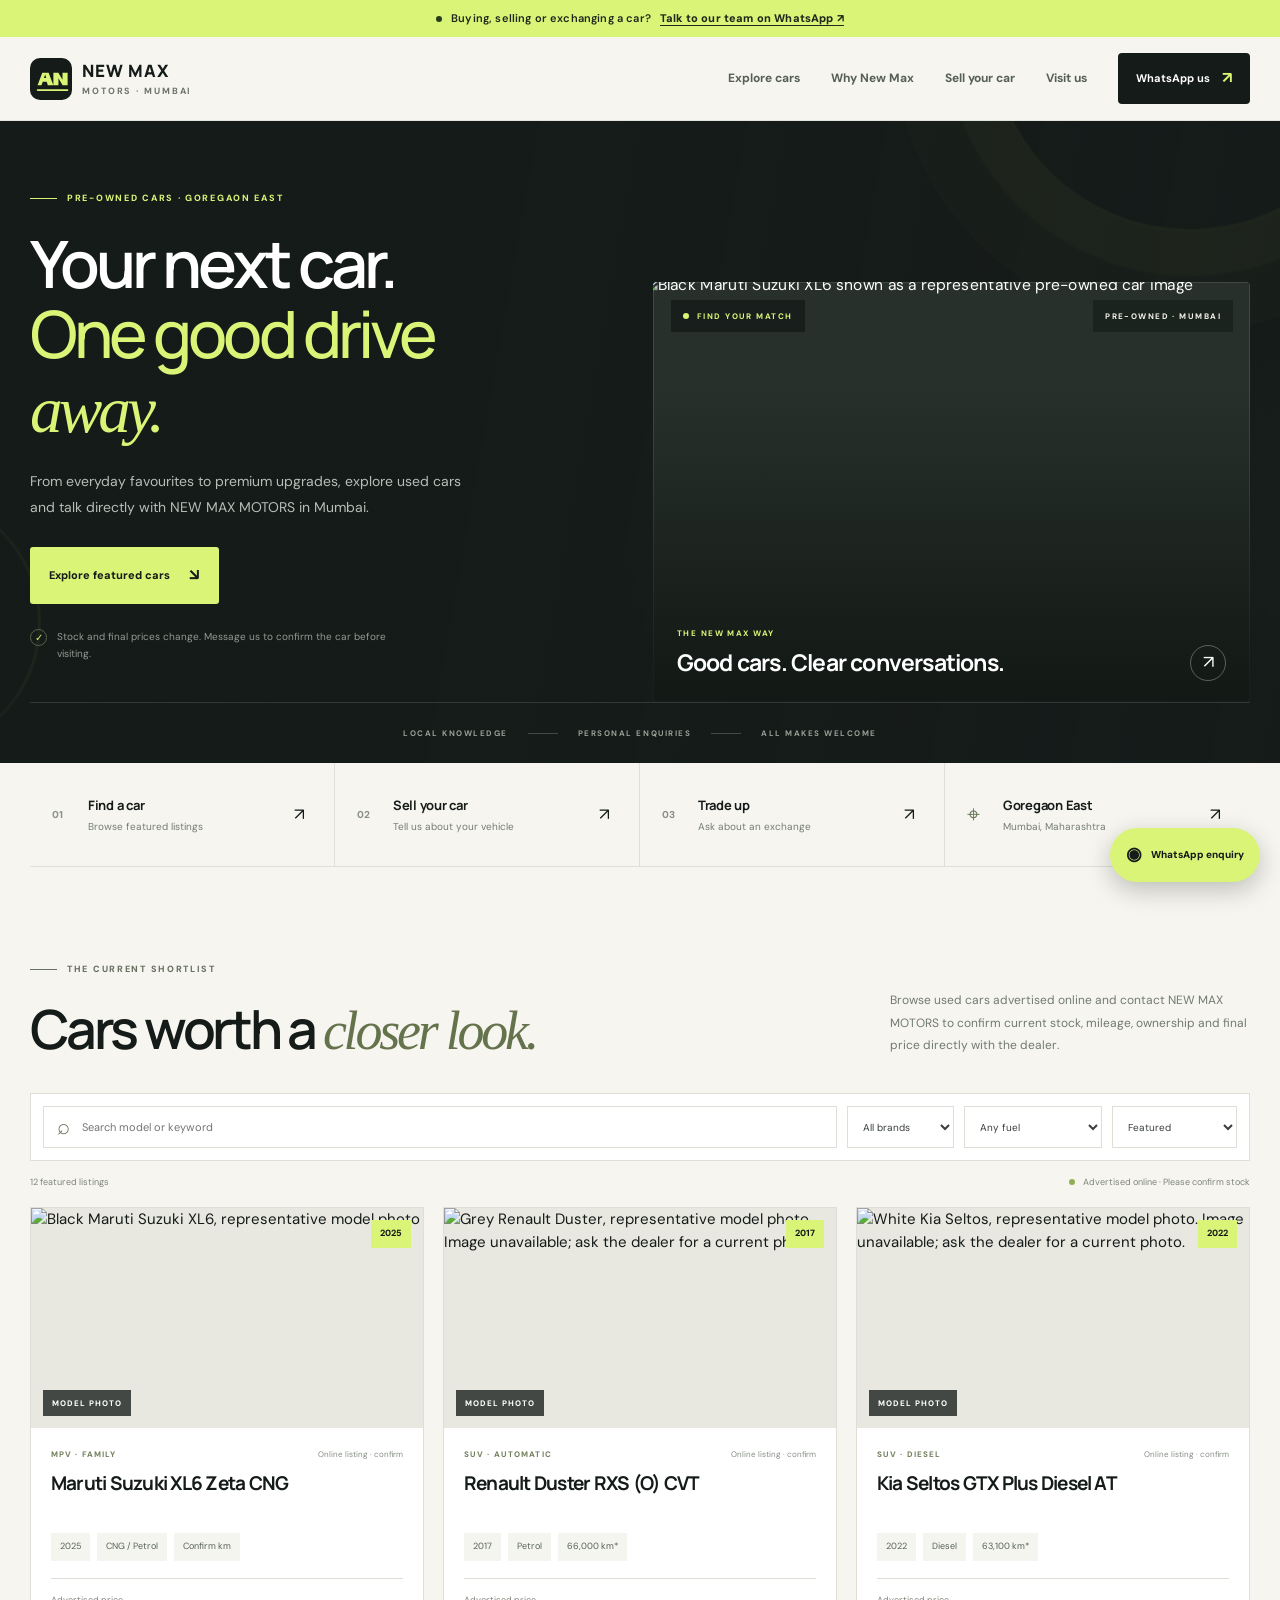
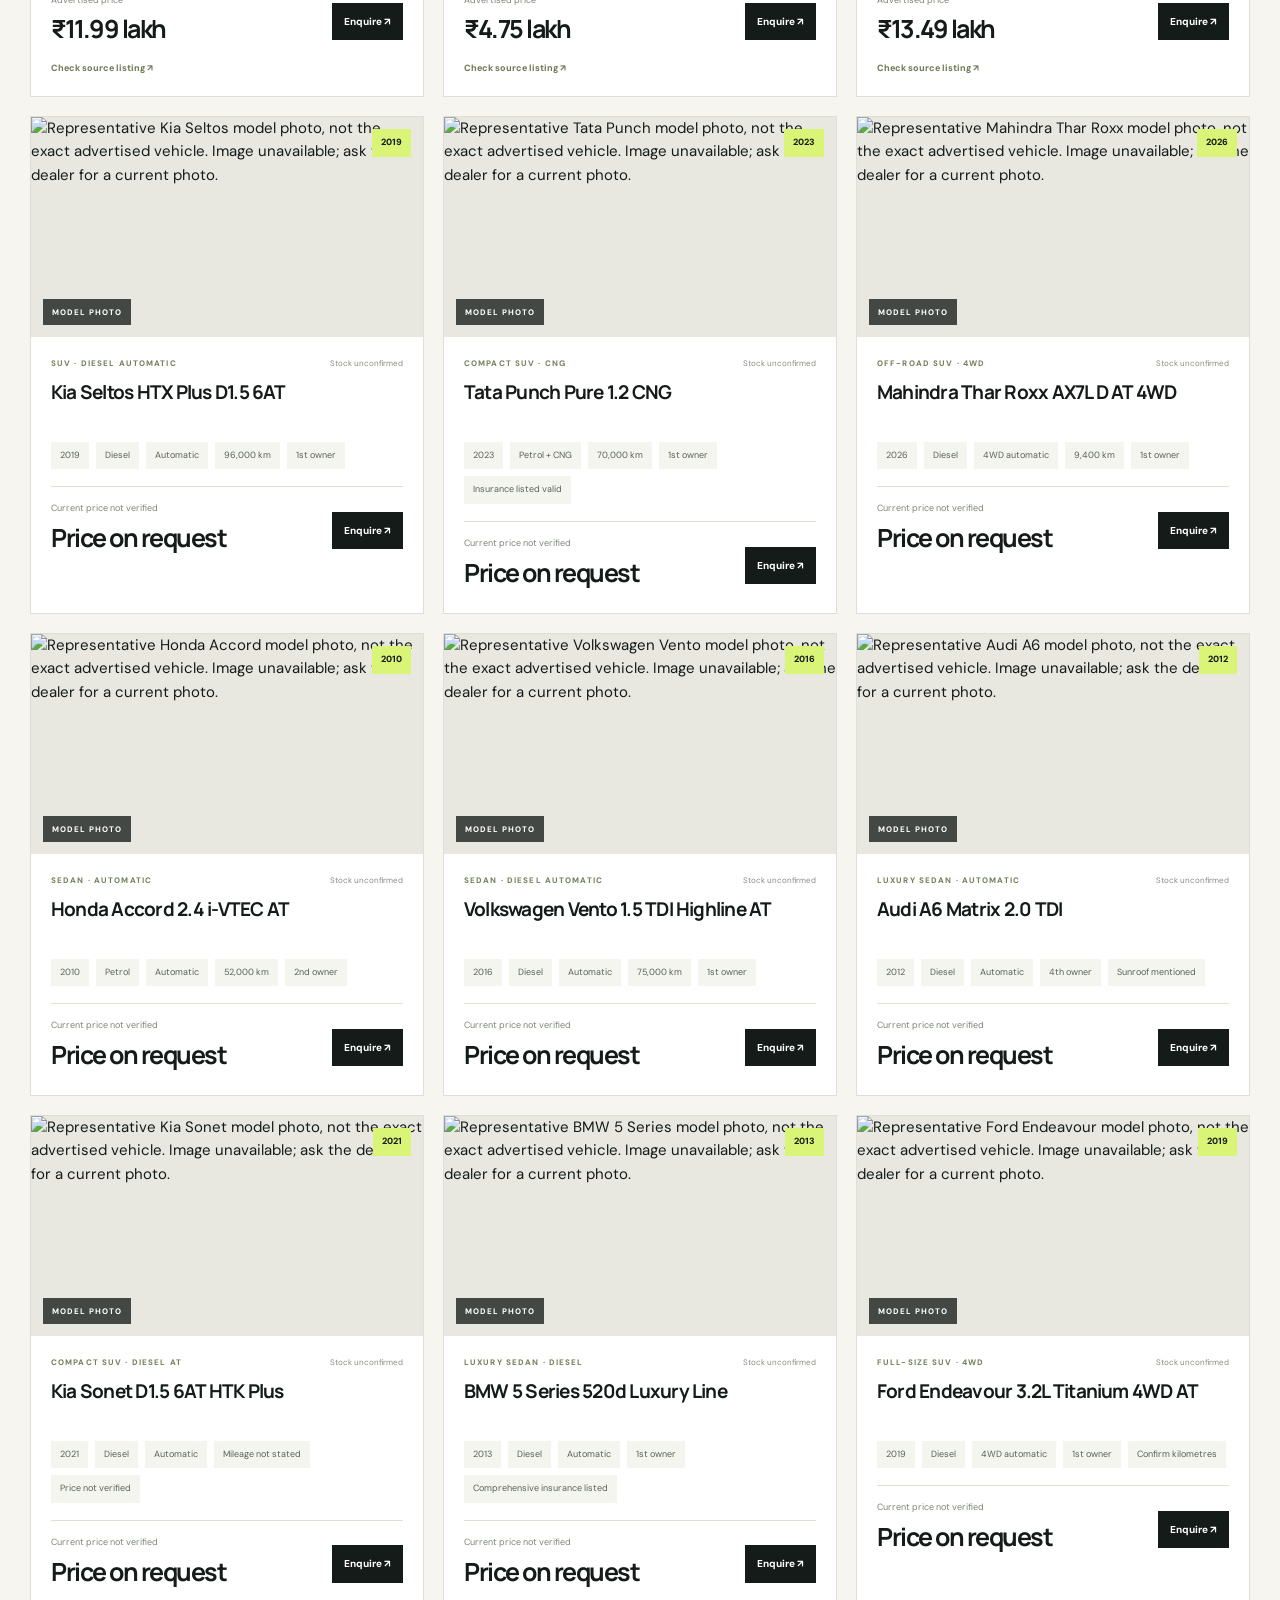
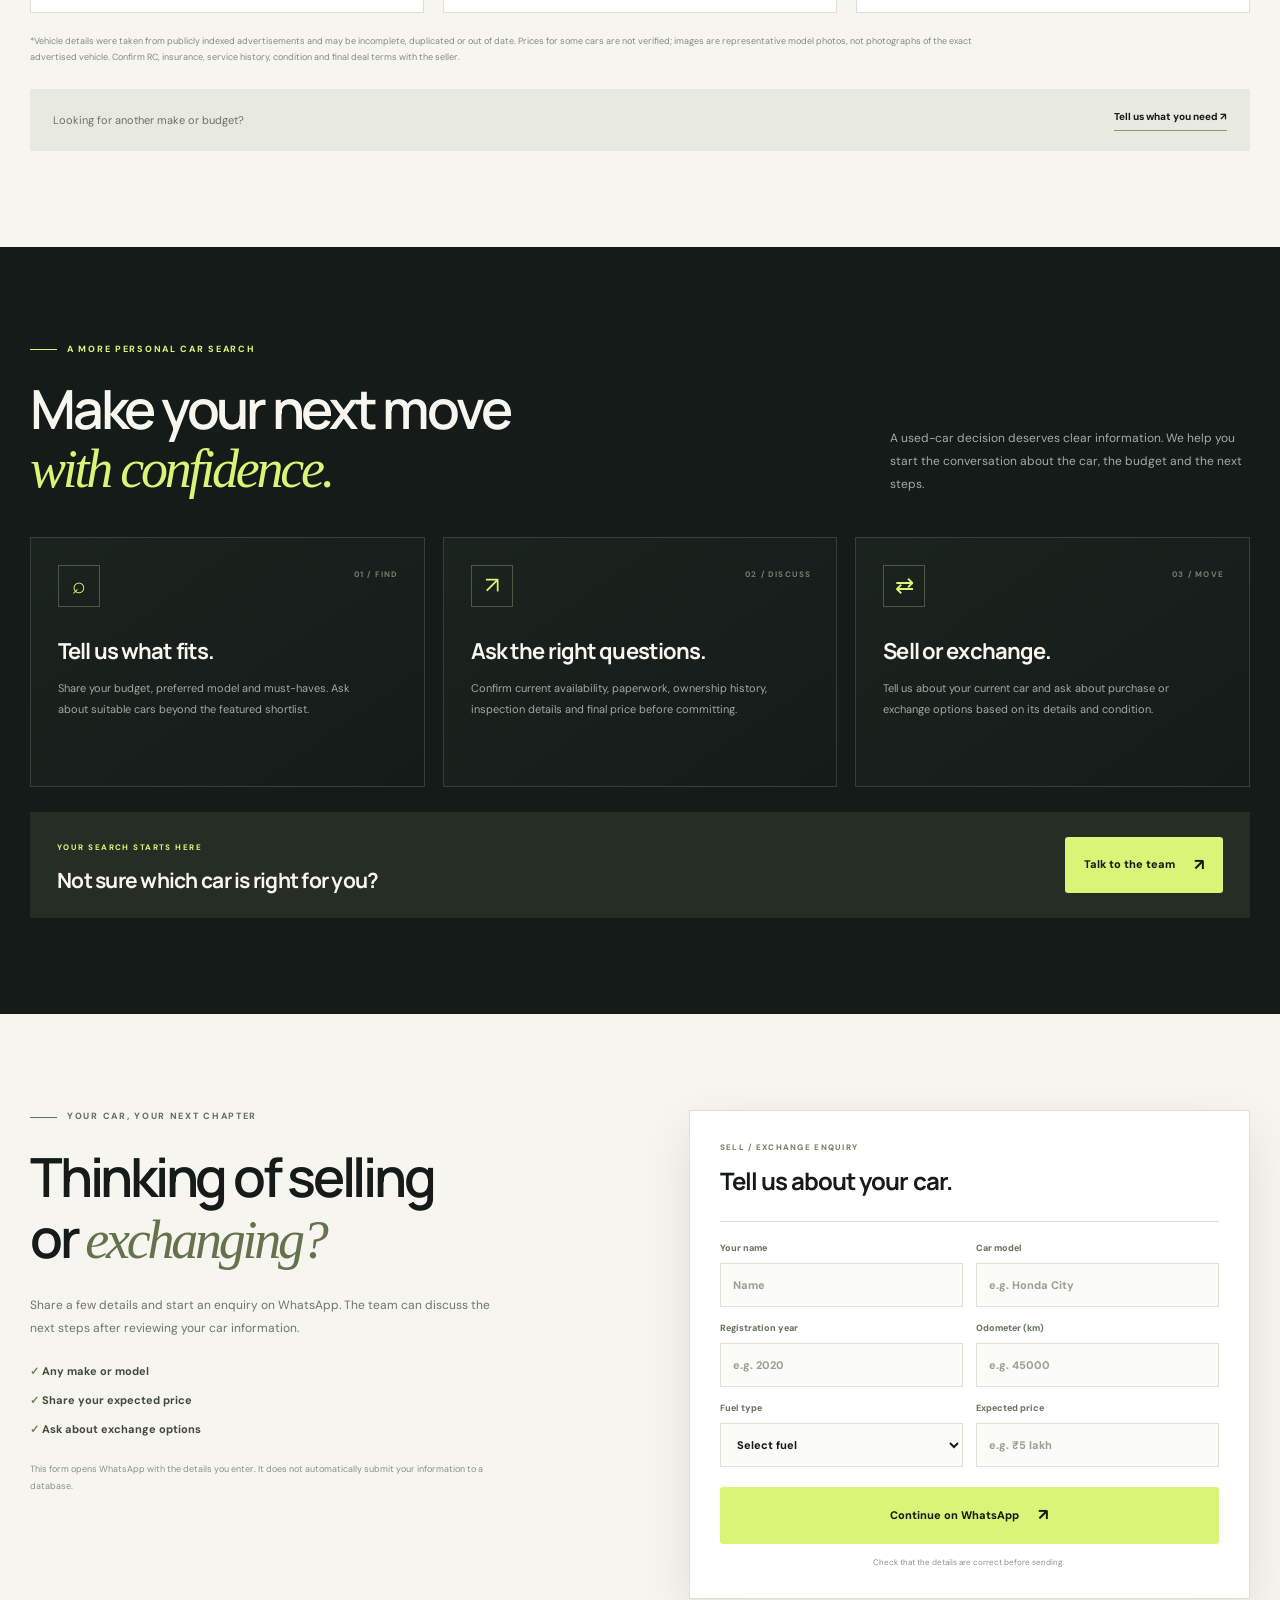
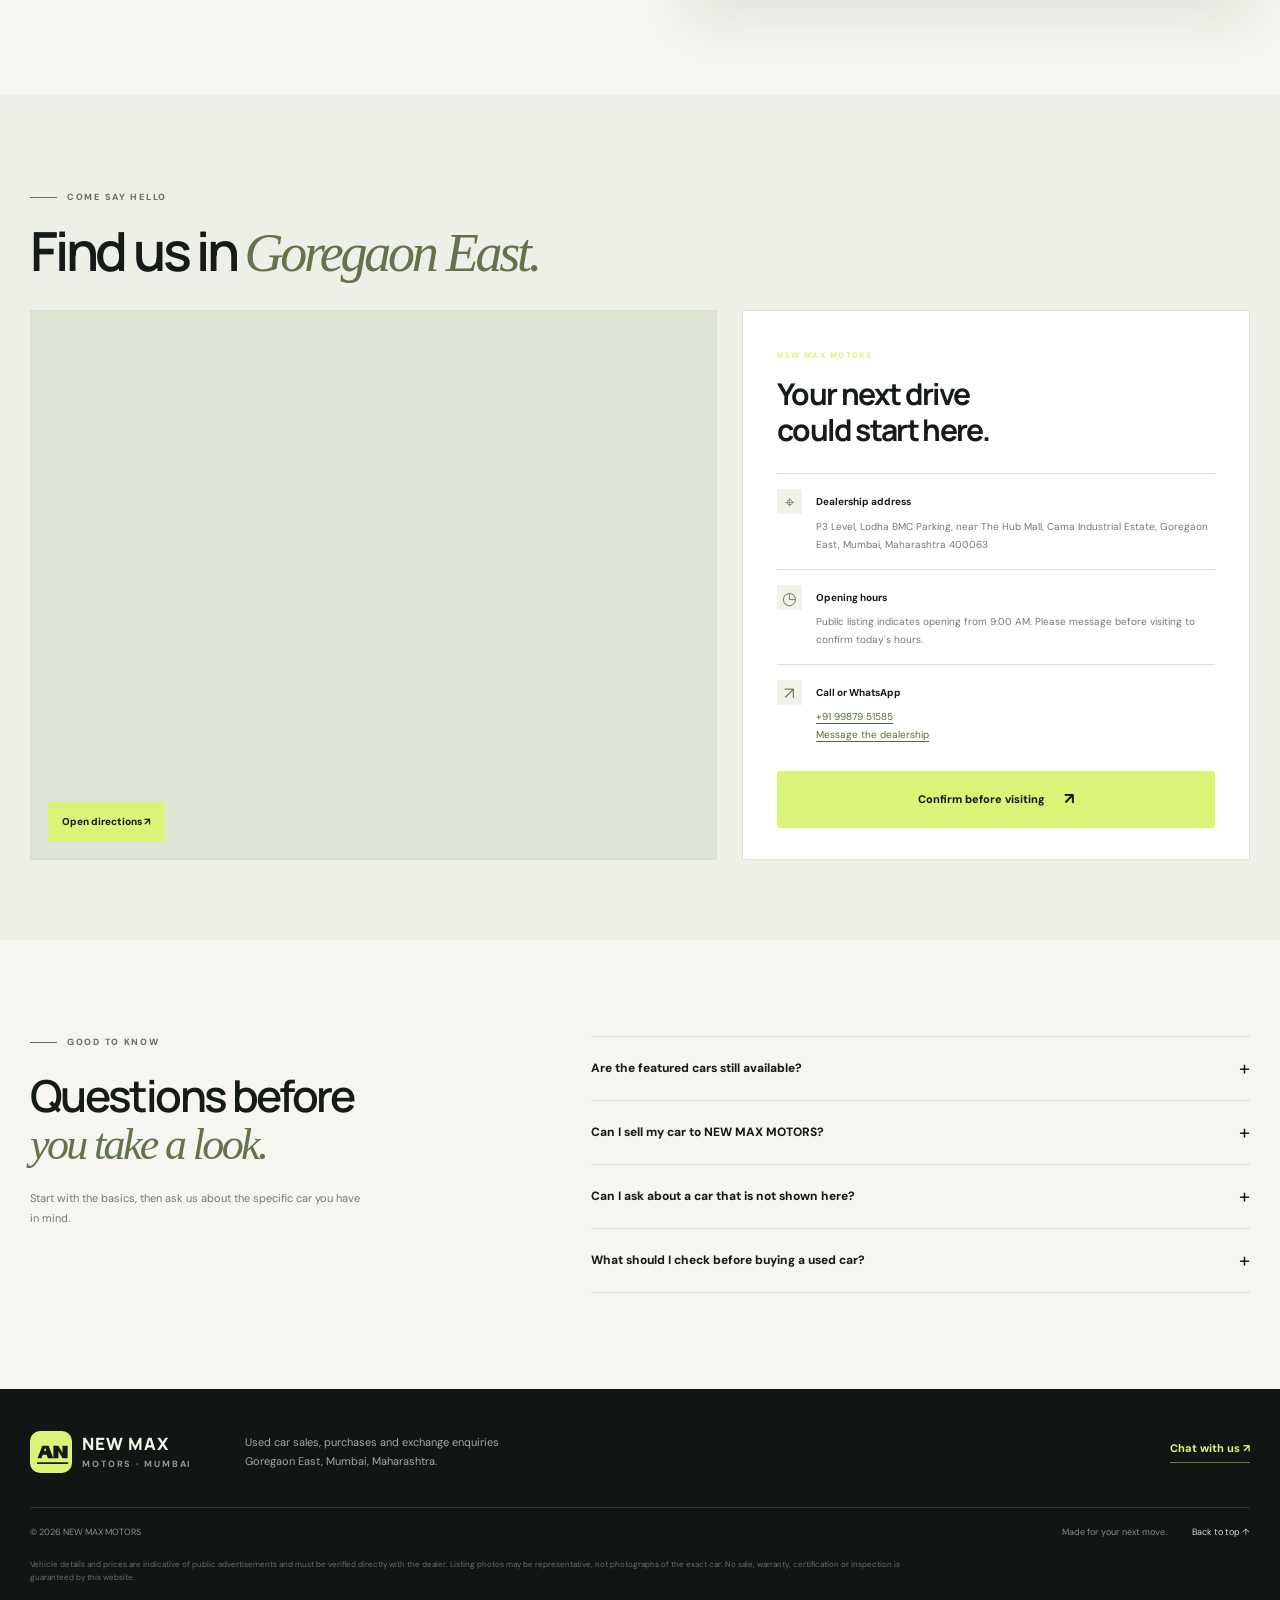
==== commit 1558bf17: "Remove WhatsApp catalogue button from website" ====
--- a/index.html
+++ b/index.html
@@ -64,7 +64,7 @@
   </header>
   <main id="main">
     <section class="hero" id="top"><div class="hero-glow glow-one"></div><div class="hero-glow glow-two"></div><div class="hero-inner">
-      <div class="hero-copy"><p class="eyebrow"><span class="eyebrow-line"></span> PRE-OWNED CARS · GOREGAON EAST</p><h1>Your next car.<br><span>One good drive</span><em> away.</em></h1><p class="hero-description">From everyday favourites to premium upgrades, explore used cars and talk directly with NEW MAX MOTORS in Mumbai.</p><div class="hero-actions"><a class="button button-lime" href="#cars">Explore featured cars <span aria-hidden="true">↘</span></a><a class="button button-outline" href="https://wa.me/c/155847233691683" target="_blank" rel="noopener"><span class="whatsapp-icon" aria-hidden="true">◉</span> Browse WhatsApp catalogue</a></div><div class="hero-note"><span class="note-icon">✓</span><span>Stock and final prices change. Message us to confirm the car before visiting.</span></div></div>
+      <div class="hero-copy"><p class="eyebrow"><span class="eyebrow-line"></span> PRE-OWNED CARS · GOREGAON EAST</p><h1>Your next car.<br><span>One good drive</span><em> away.</em></h1><p class="hero-description">From everyday favourites to premium upgrades, explore used cars and talk directly with NEW MAX MOTORS in Mumbai.</p><div class="hero-actions"><a class="button button-lime" href="#cars">Explore featured cars <span aria-hidden="true">↘</span></a></div><div class="hero-note"><span class="note-icon">✓</span><span>Stock and final prices change. Message us to confirm the car before visiting.</span></div></div>
       <div class="hero-visual"><div class="image-tag tag-top"><span class="tag-dot"></span> FIND YOUR MATCH</div><img src="https://imgd-ct.aeplcdn.com/1056x660/n/cw/ec/120913/maruti-suzuki-xl6-left-front-three-quarter12.jpeg?isig=0&amp;q=80&amp;wm=0" alt="Black Maruti Suzuki XL6 shown as a representative pre-owned car image" fetchpriority="high"><div class="hero-visual-shade"></div><div class="visual-caption"><div><span class="caption-kicker">THE NEW MAX WAY</span><strong>Good cars. Clear conversations.</strong></div><span class="caption-arrow" aria-hidden="true">↗</span></div><div class="image-tag tag-bottom">PRE-OWNED · MUMBAI</div></div>
     </div><div class="hero-bottom"><span>LOCAL KNOWLEDGE</span><span class="hero-bottom-line"></span><span>PERSONAL ENQUIRIES</span><span class="hero-bottom-line"></span><span>ALL MAKES WELCOME</span></div></section>
     <section class="quick-strip" aria-label="Our services"><div class="quick-item"><span class="quick-number">01</span><div><strong>Find a car</strong><span>Browse featured listings</span></div><a href="#cars" aria-label="Browse featured listings">↗</a></div><div class="quick-item"><span class="quick-number">02</span><div><strong>Sell your car</strong><span>Tell us about your vehicle</span></div><a href="#sell-car" aria-label="Sell your car">↗</a></div><div class="quick-item"><span class="quick-number">03</span><div><strong>Trade up</strong><span>Ask about an exchange</span></div><a href="#sell-car" aria-label="Ask about a car exchange">↗</a></div><div class="quick-item quick-location"><span class="location-symbol" aria-hidden="true">⌖</span><div><strong>Goregaon East</strong><span>Mumbai, Maharashtra</span></div><a href="#visit" aria-label="Find our location">↗</a></div></section>
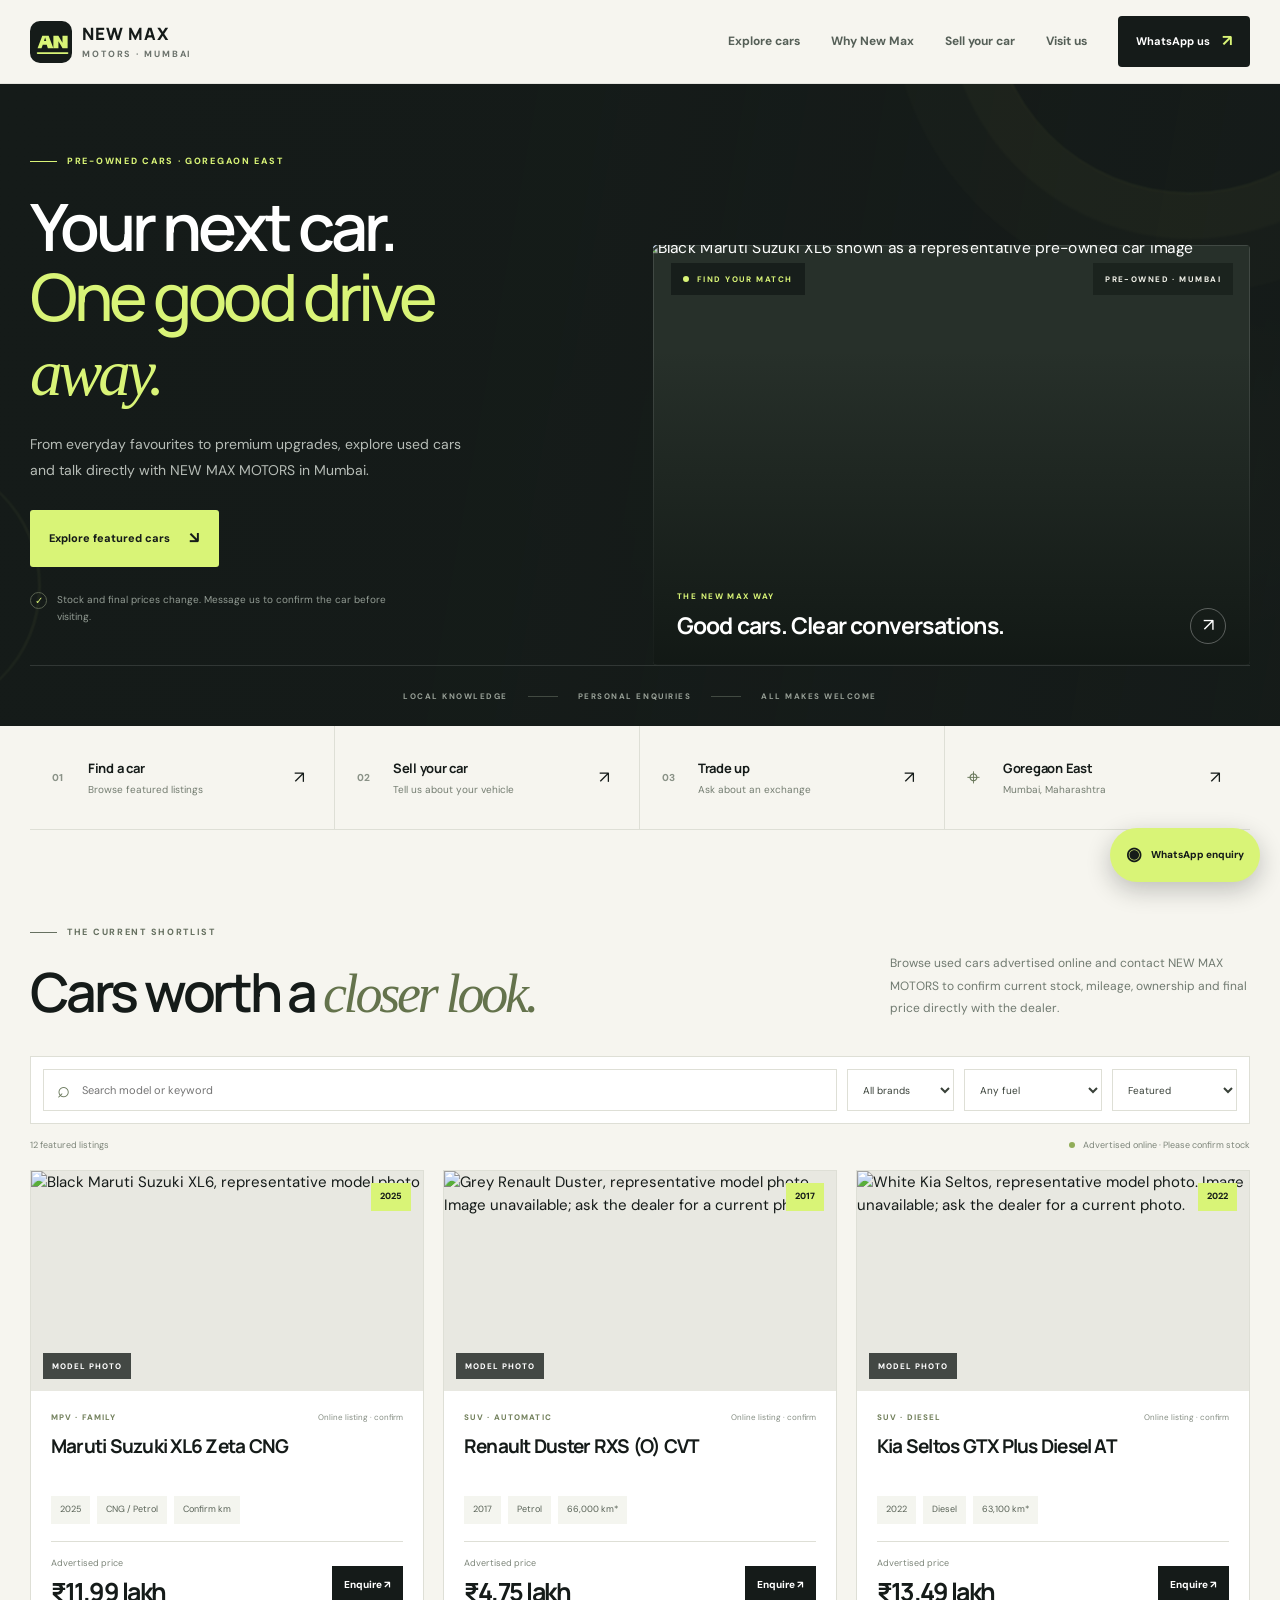
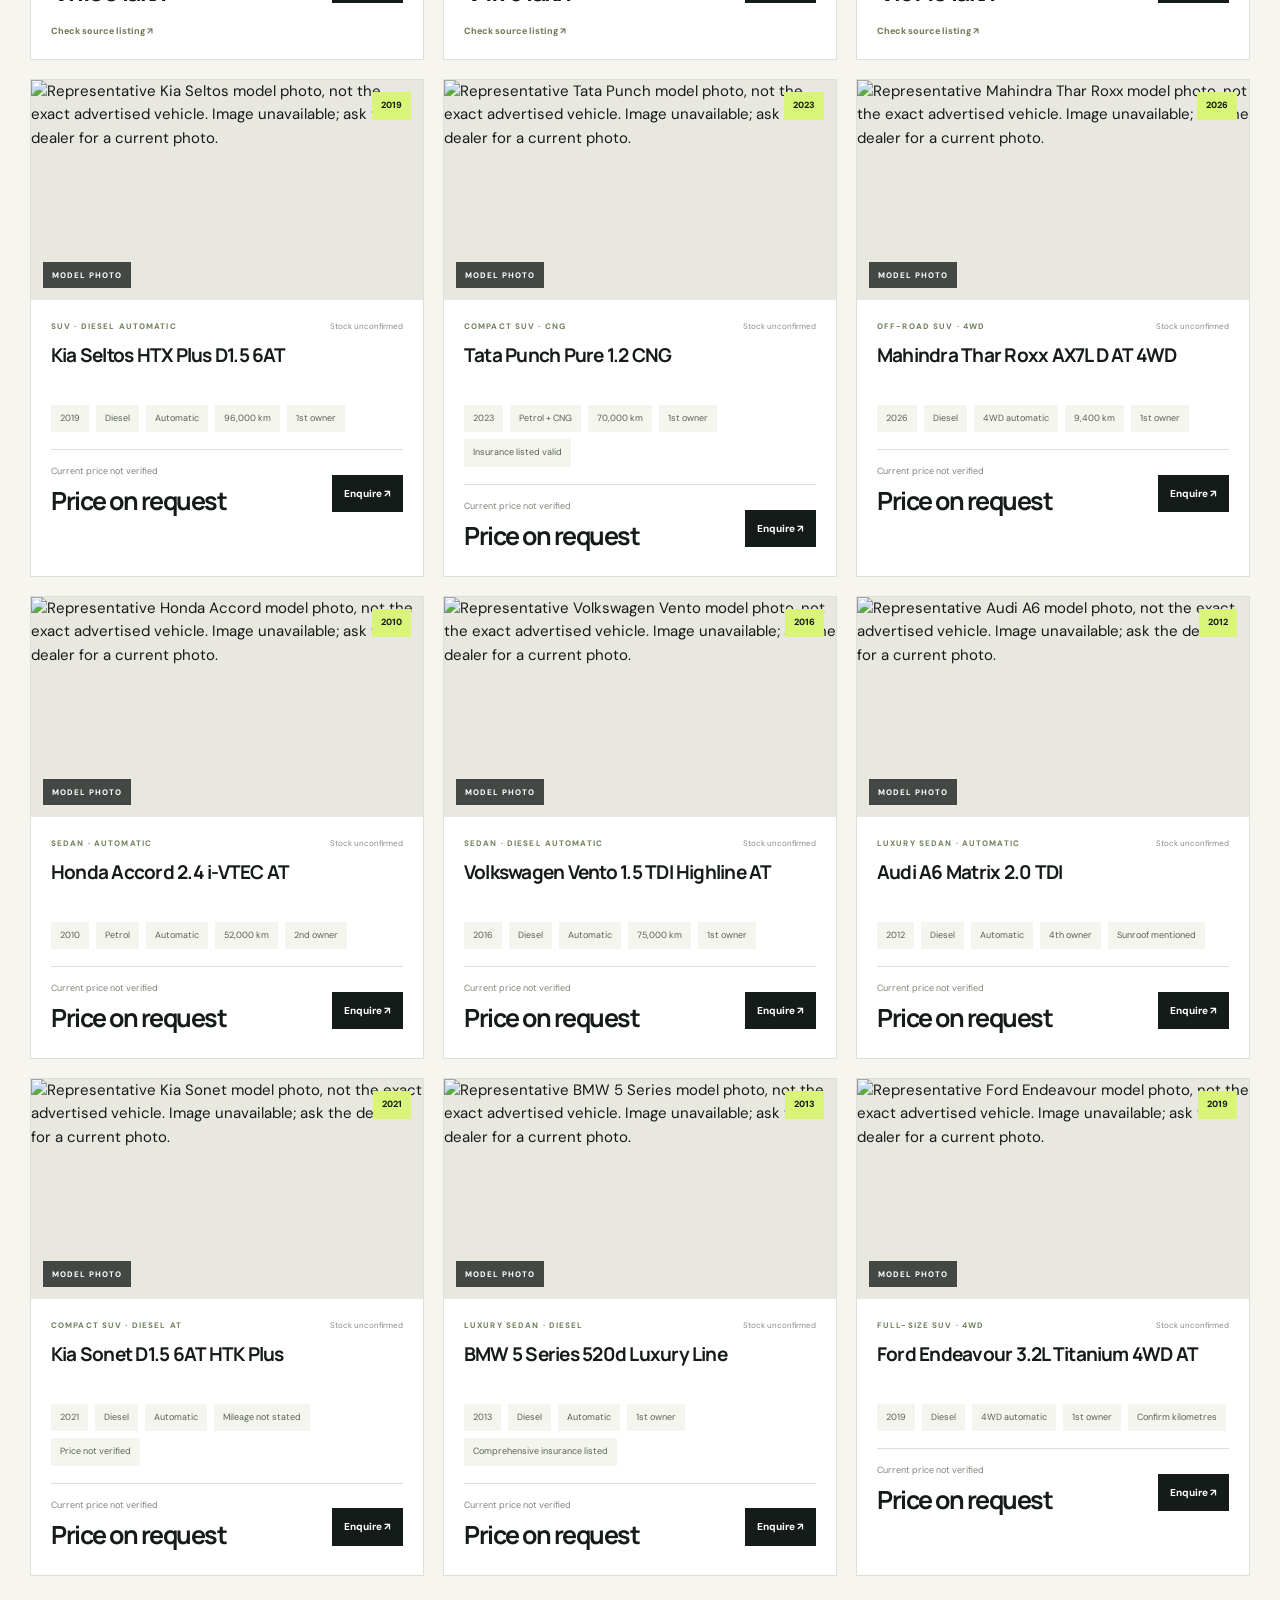
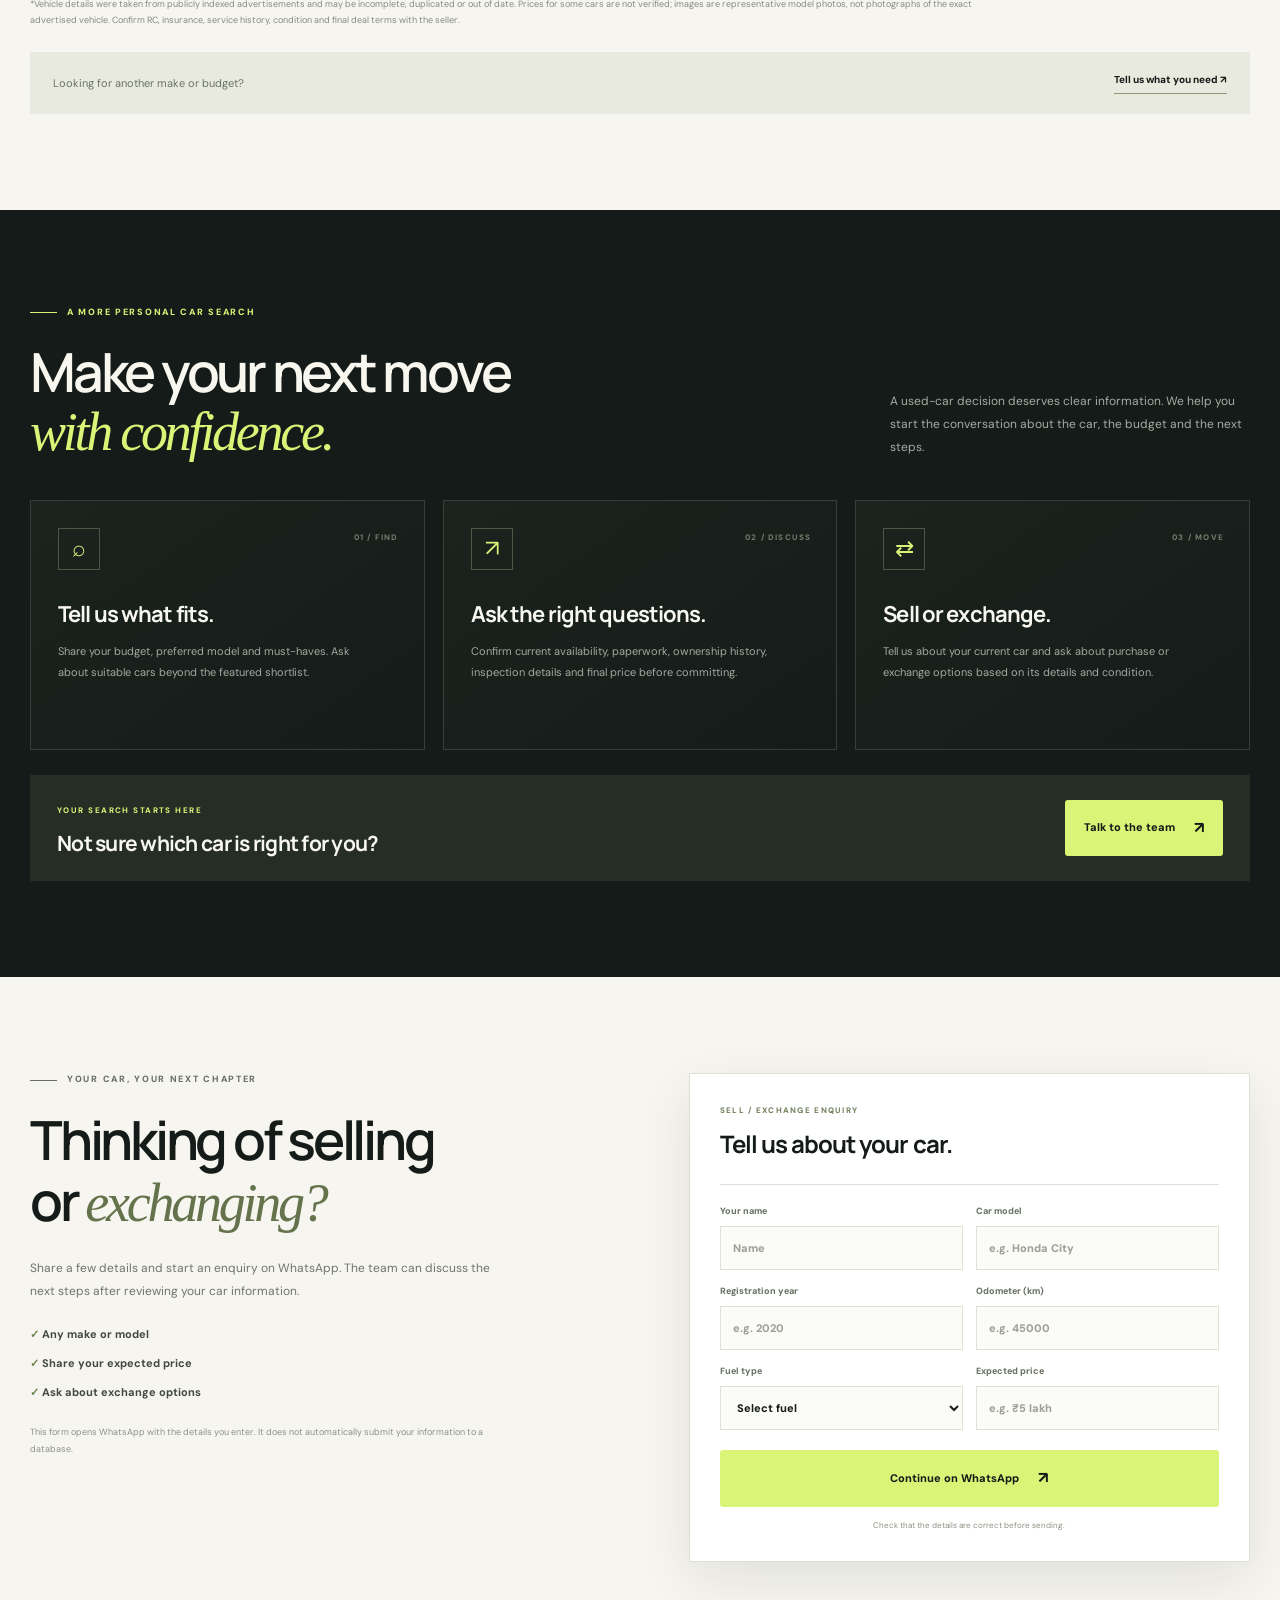
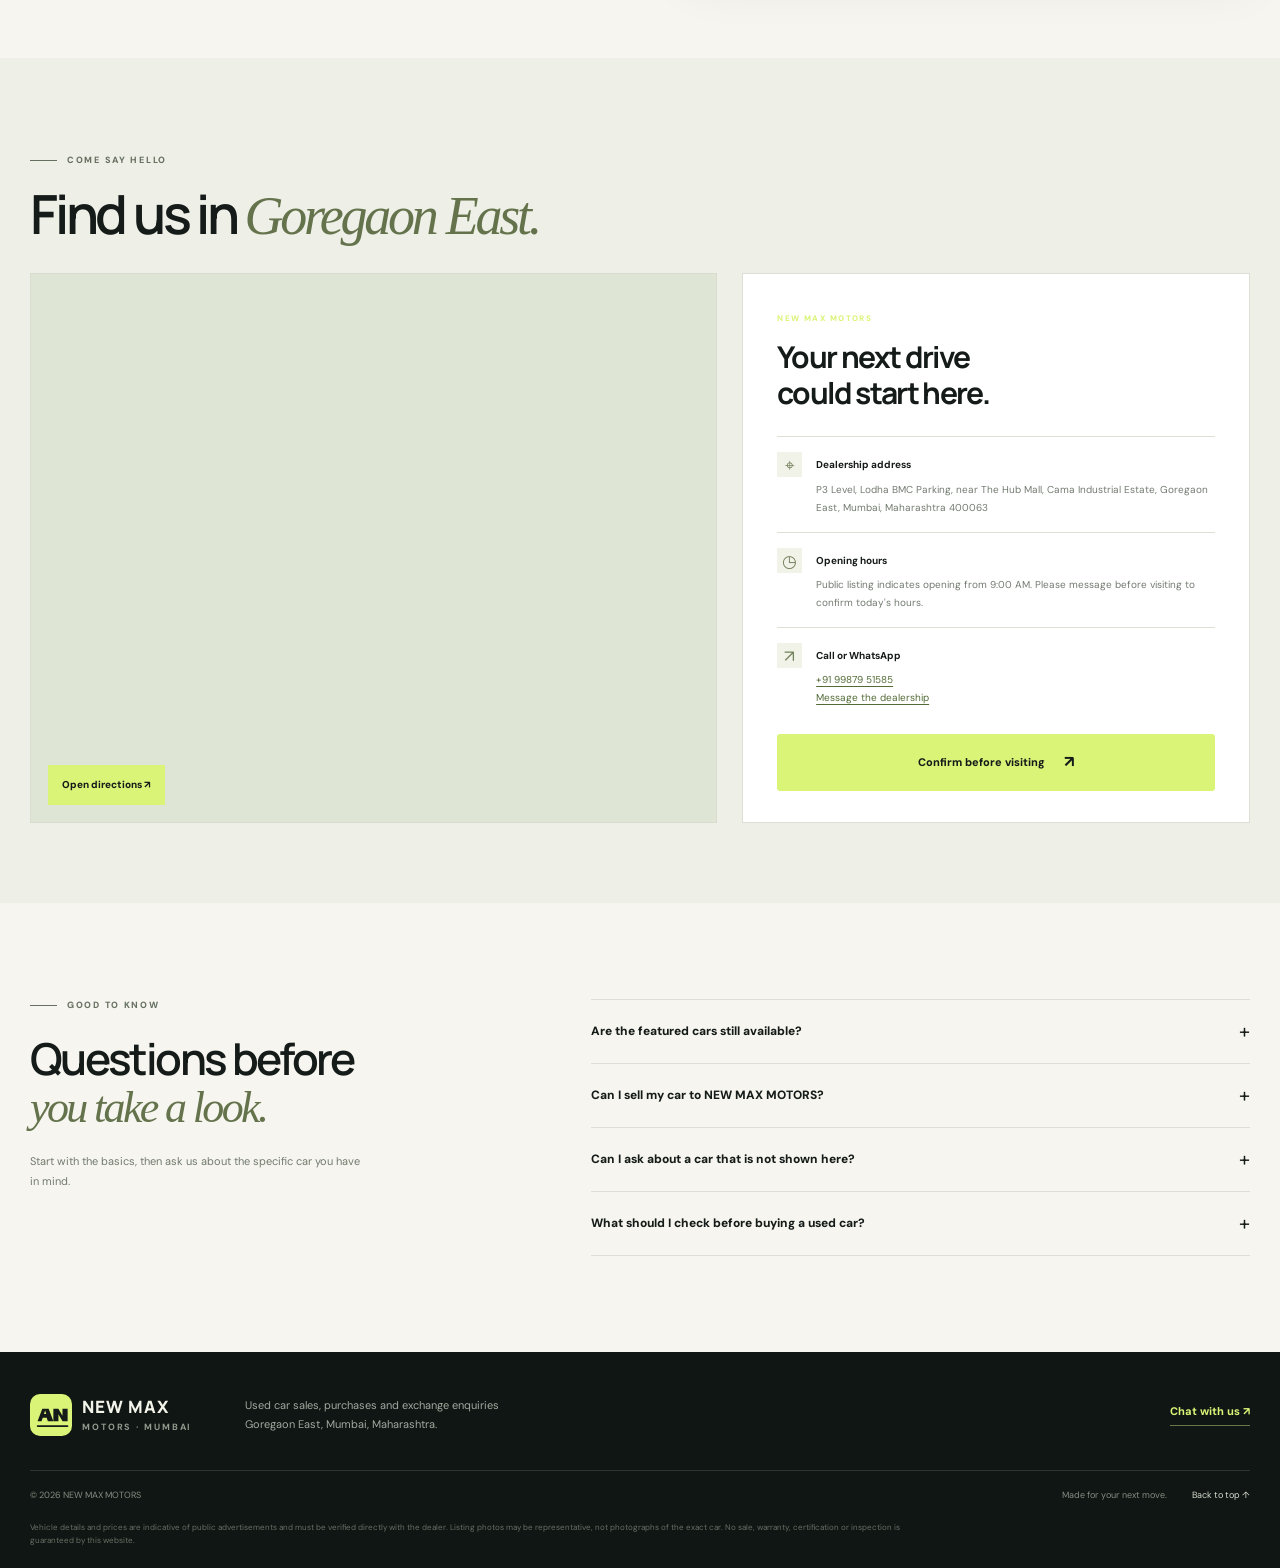
==== commit cd09f735: "Remove green announcement bar above navigation" ====
--- a/index.html
+++ b/index.html
@@ -47,7 +47,6 @@
 </head>
 <body>
   <a class="skip-link" href="#main">Skip to content</a>
-  <div class="announcement"><span class="status-dot"></span> Buying, selling or exchanging a car? <a href="https://wa.me/919987951585?text=Hi%20NEW%20MAX%20MOTORS%2C%20I%27d%20like%20to%20enquire%20about%20a%20car." target="_blank" rel="noopener">Talk to our team on WhatsApp <span aria-hidden="true">↗</span></a></div>
 
   <header class="site-header">
     <div class="nav-wrap">
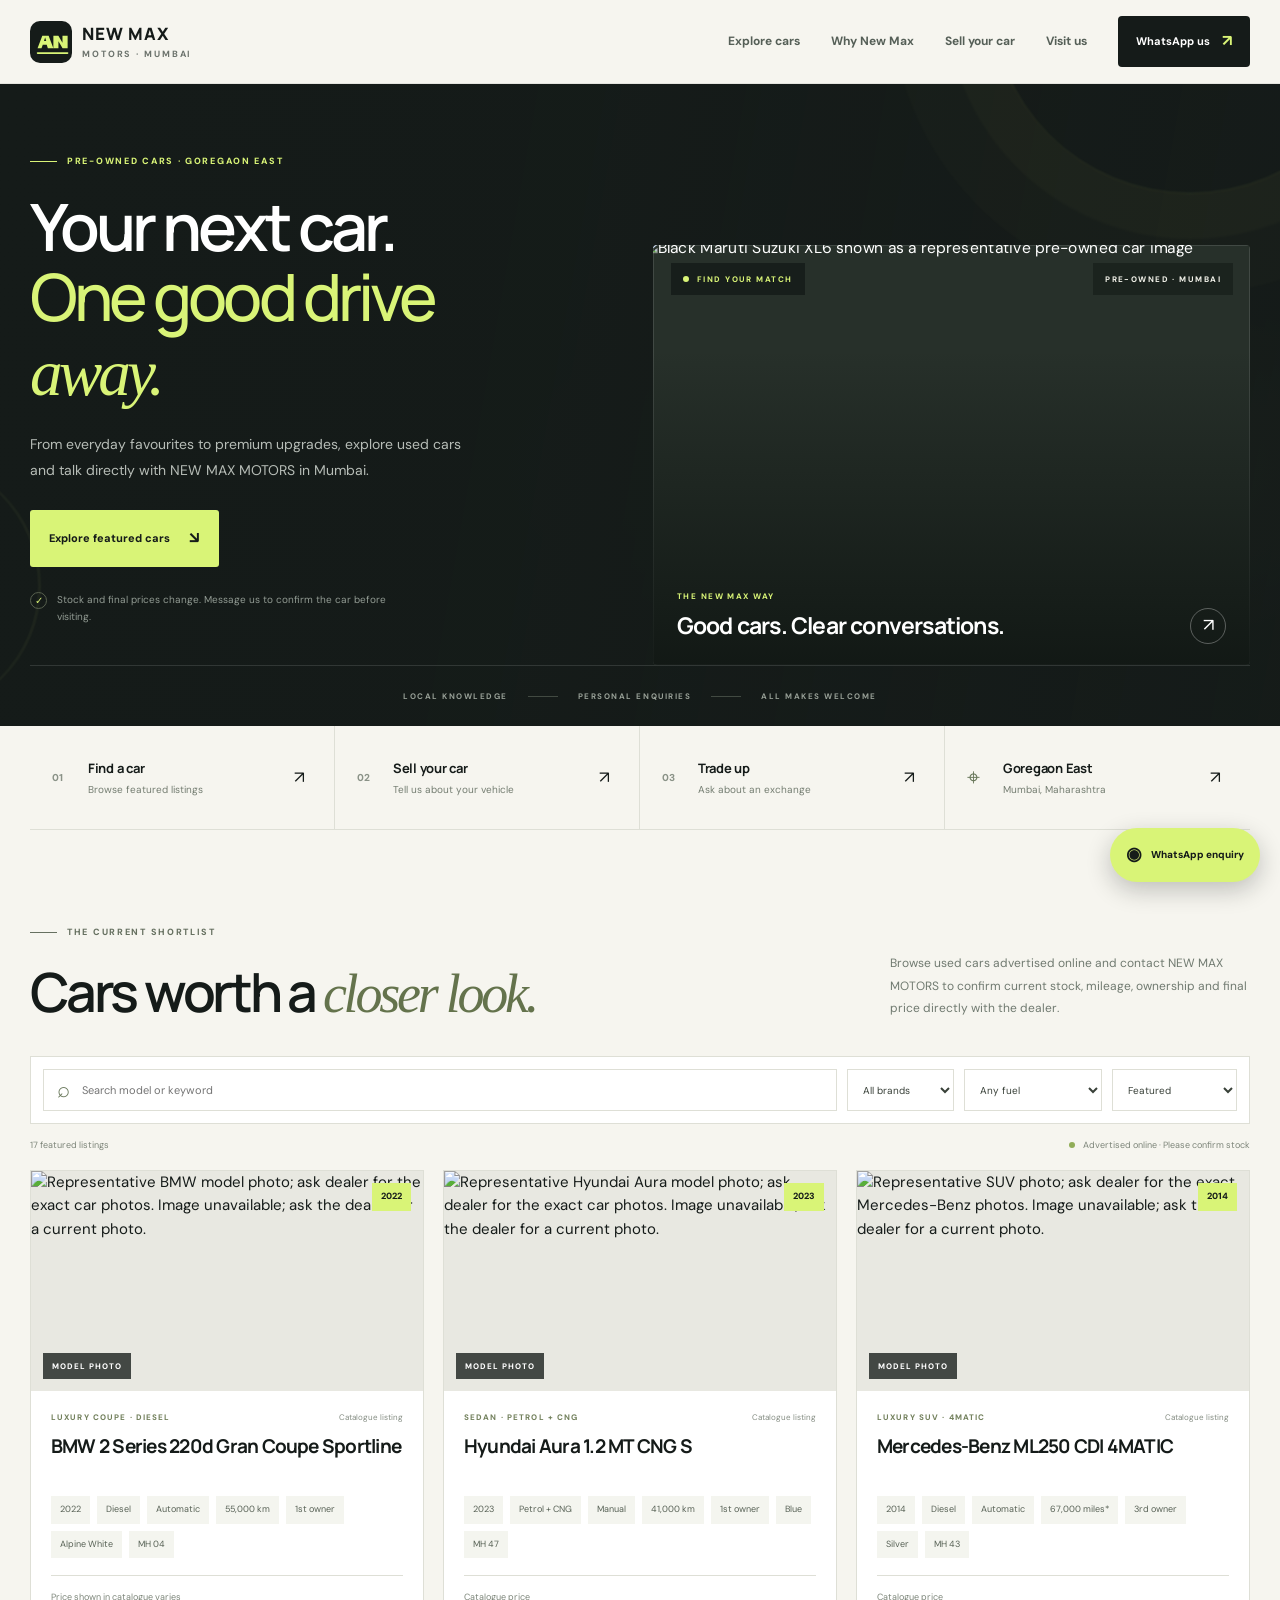
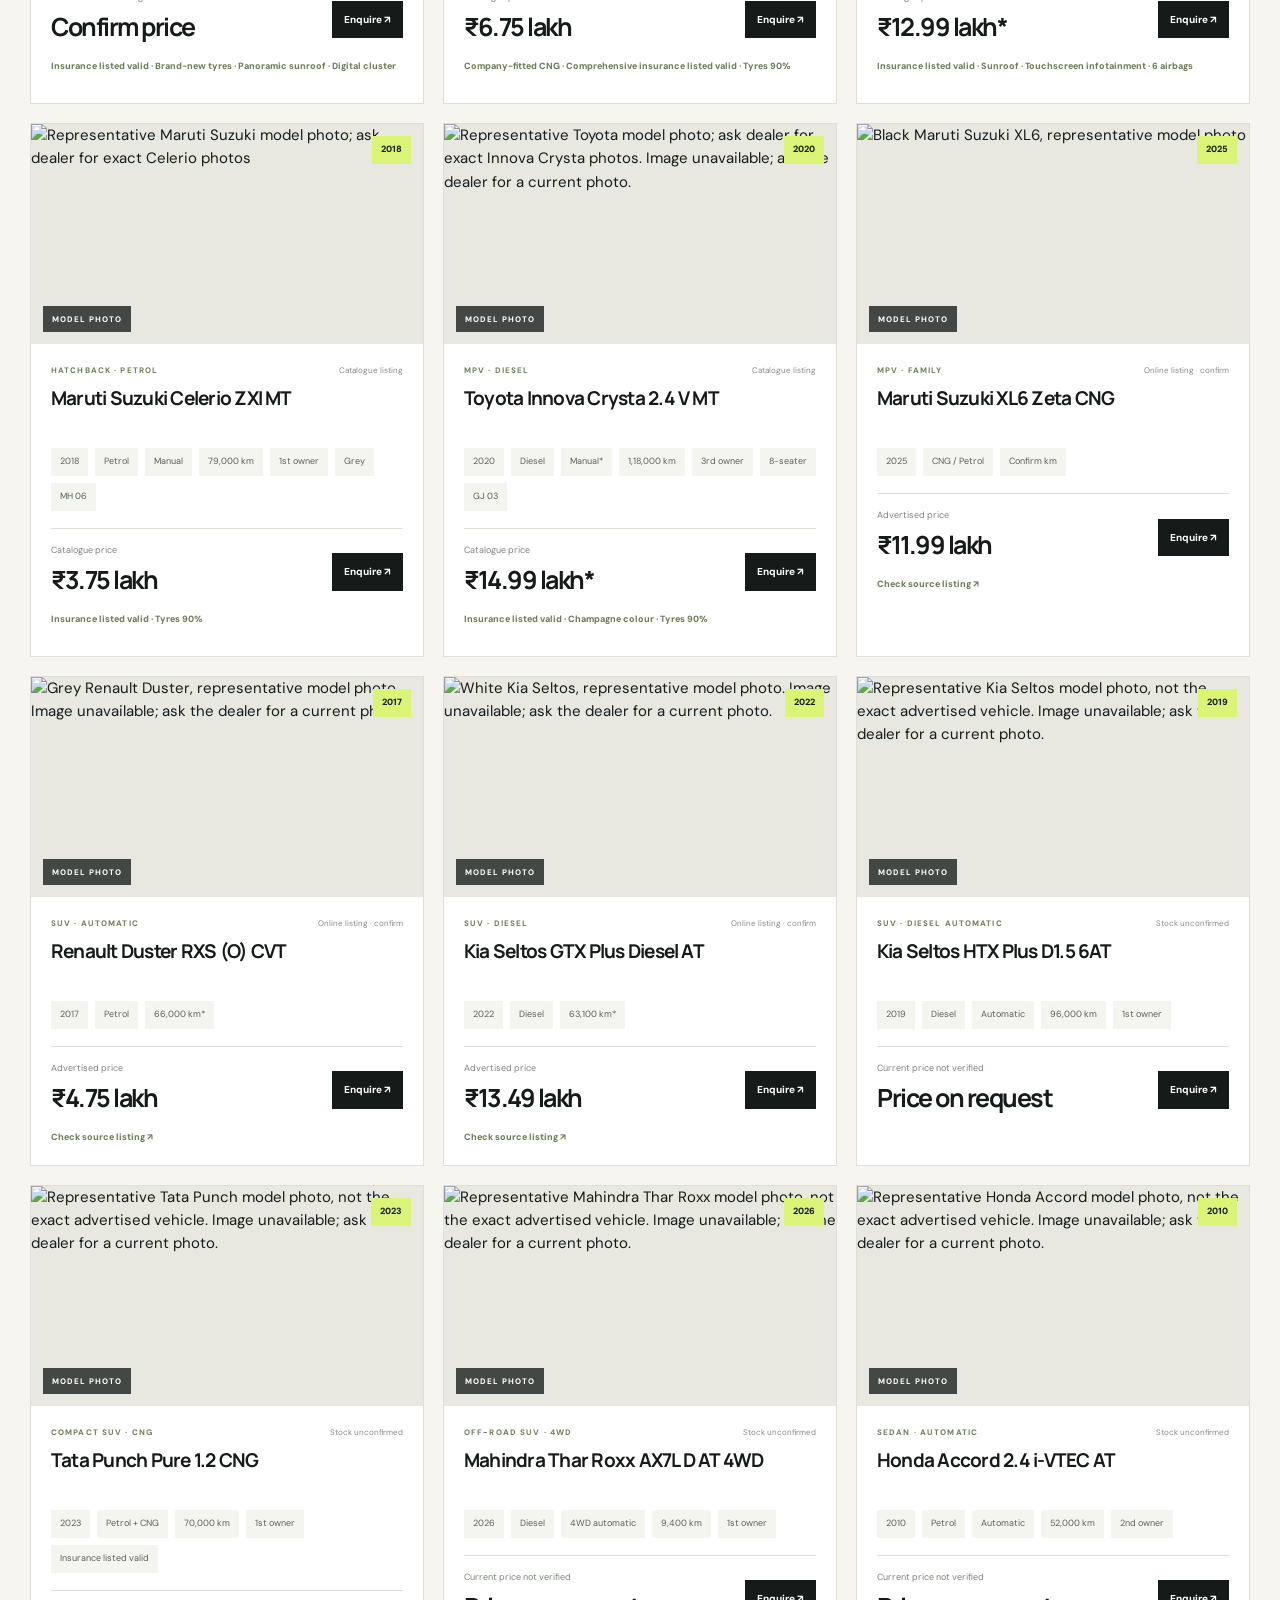
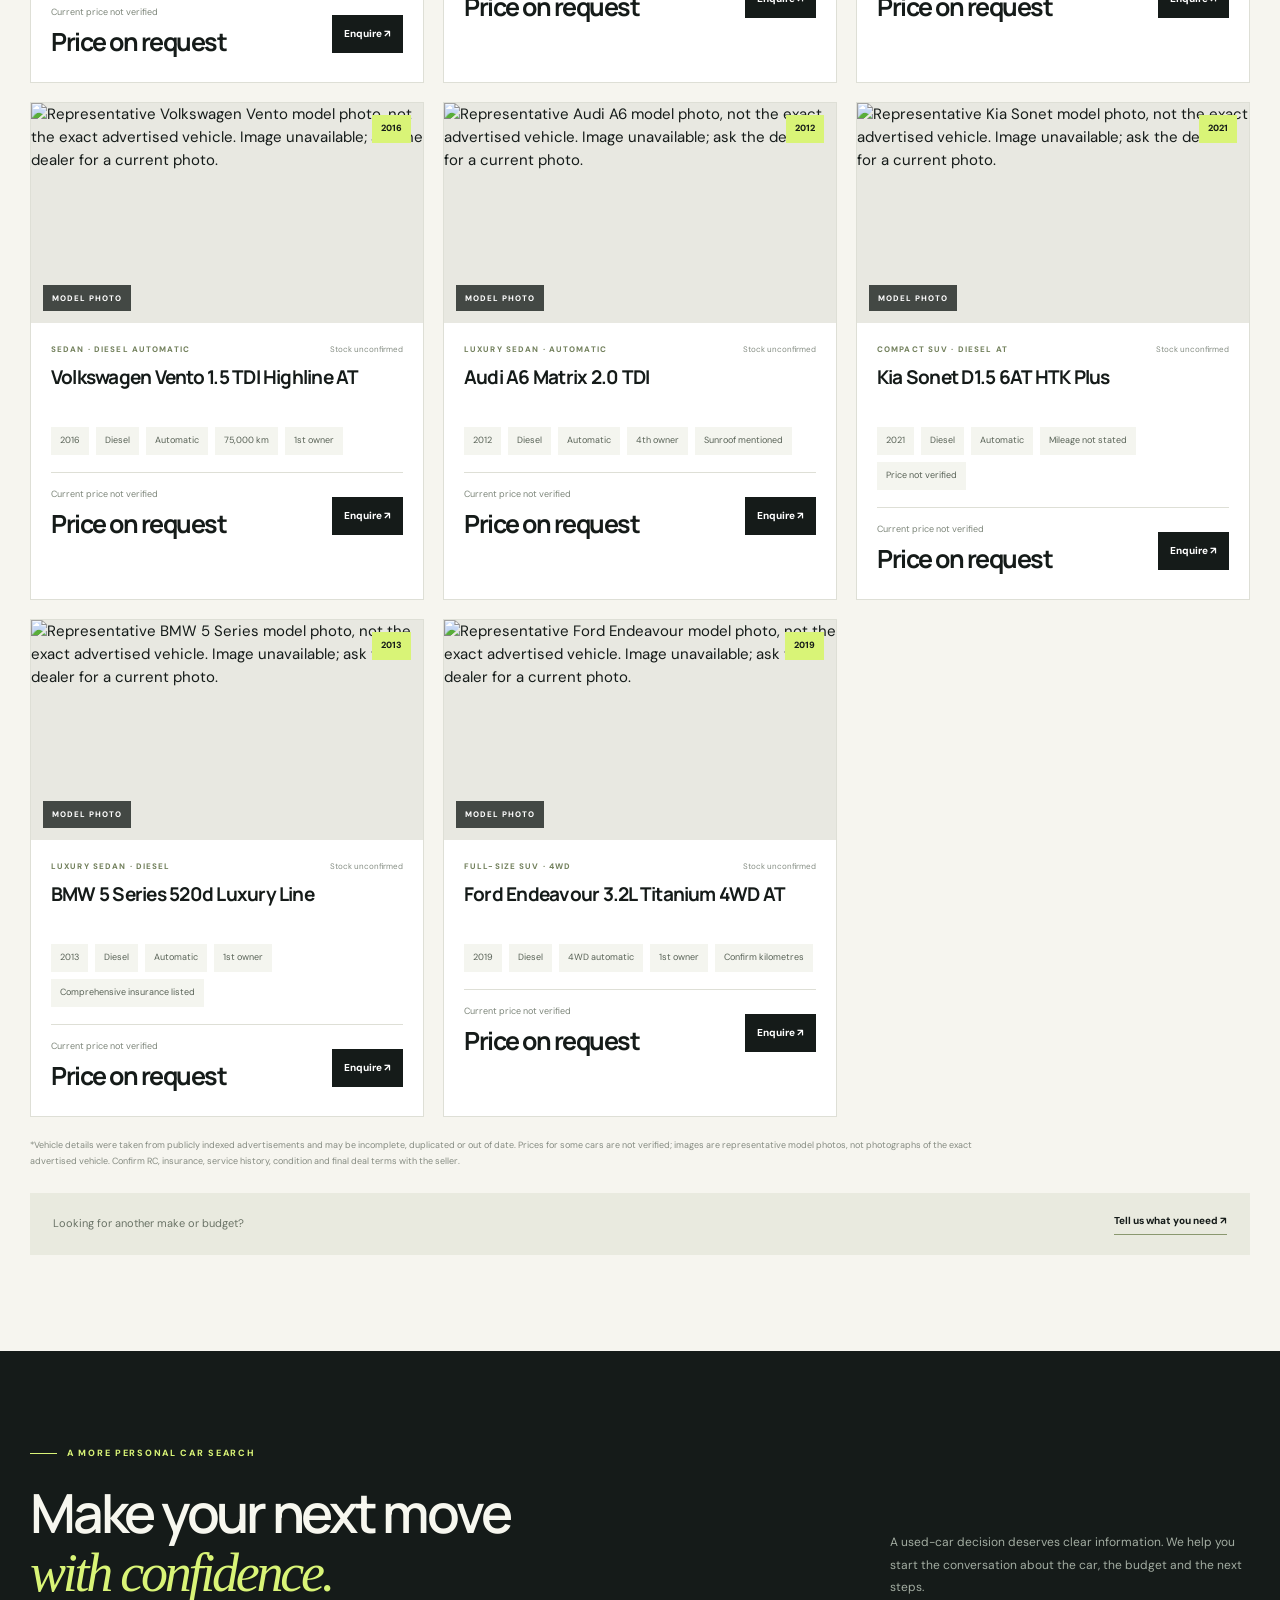
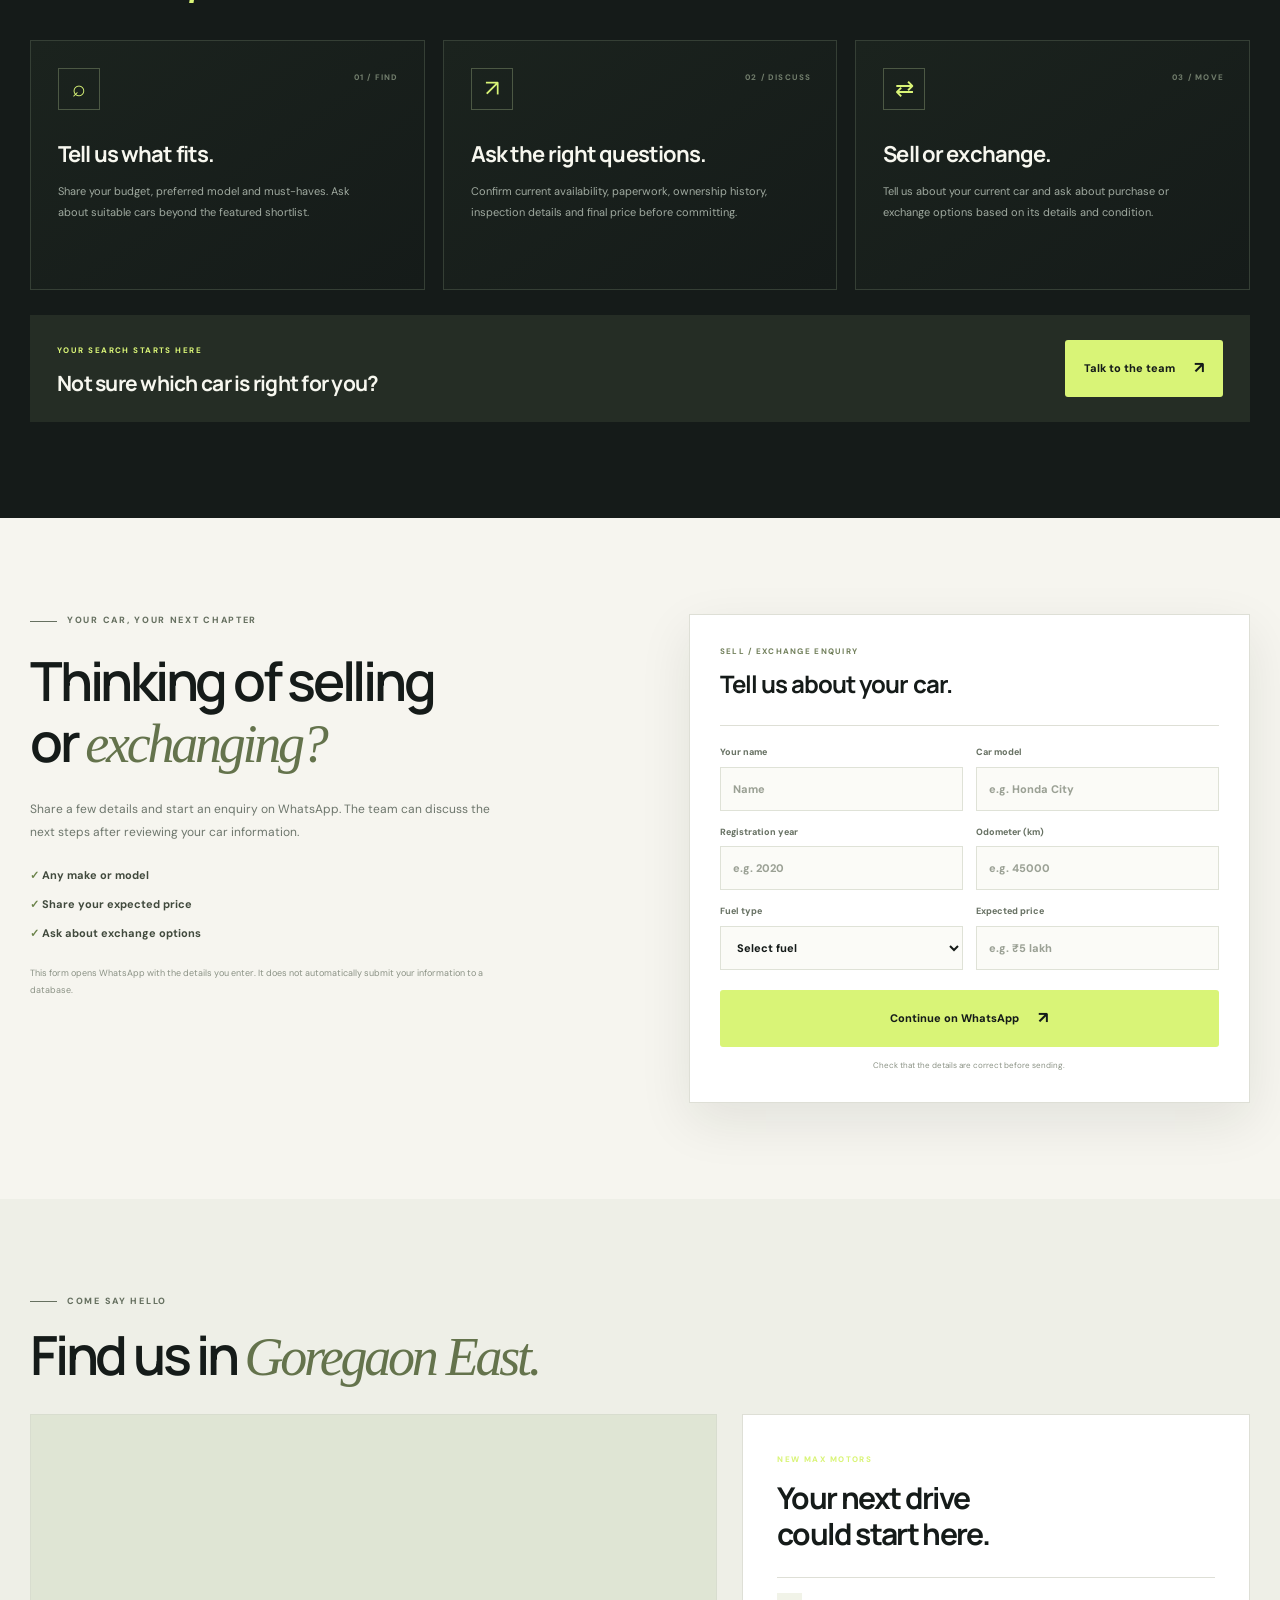
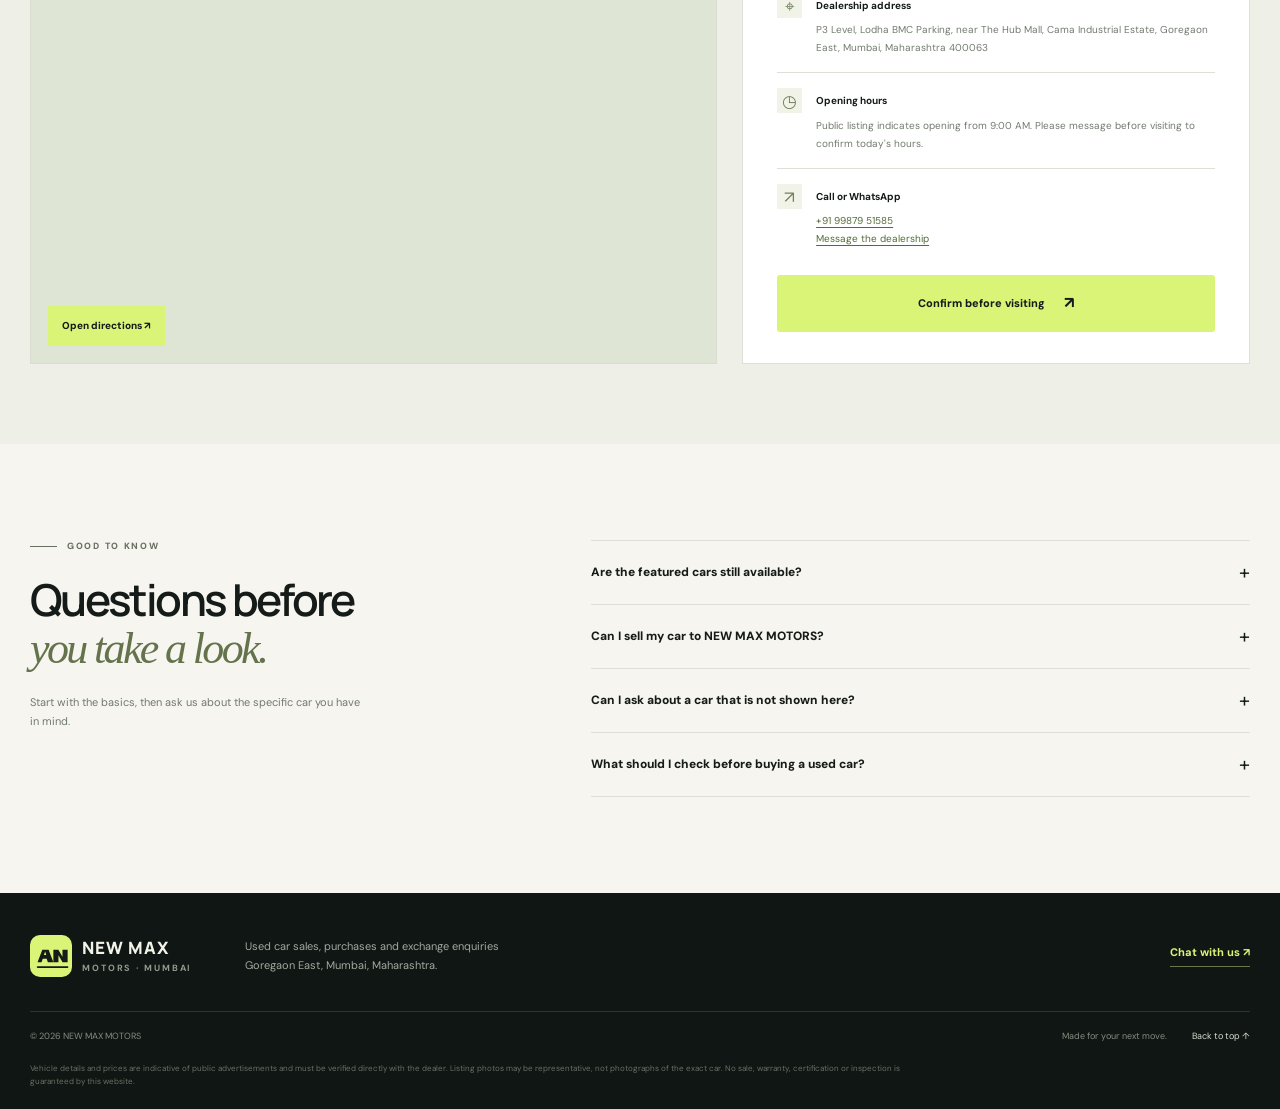
==== commit 540ee934: "Add five cars from New Max Motors WhatsApp catalogue" ====
--- a/index.html
+++ b/index.html
@@ -69,8 +69,30 @@
     <section class="quick-strip" aria-label="Our services"><div class="quick-item"><span class="quick-number">01</span><div><strong>Find a car</strong><span>Browse featured listings</span></div><a href="#cars" aria-label="Browse featured listings">↗</a></div><div class="quick-item"><span class="quick-number">02</span><div><strong>Sell your car</strong><span>Tell us about your vehicle</span></div><a href="#sell-car" aria-label="Sell your car">↗</a></div><div class="quick-item"><span class="quick-number">03</span><div><strong>Trade up</strong><span>Ask about an exchange</span></div><a href="#sell-car" aria-label="Ask about a car exchange">↗</a></div><div class="quick-item quick-location"><span class="location-symbol" aria-hidden="true">⌖</span><div><strong>Goregaon East</strong><span>Mumbai, Maharashtra</span></div><a href="#visit" aria-label="Find our location">↗</a></div></section>
     <section class="inventory section-pad" id="cars"><div class="section-heading"><div><p class="eyebrow eyebrow-dark"><span class="eyebrow-line"></span> THE CURRENT SHORTLIST</p><h2>Cars worth a <span>closer look.</span></h2></div><p class="section-intro">Browse used cars advertised online and contact NEW MAX MOTORS to confirm current stock, mileage, ownership and final price directly with the dealer.</p></div>
       <div class="inventory-tools" aria-label="Filter featured cars"><label class="search-field"><span aria-hidden="true">⌕</span><input id="carSearch" type="search" placeholder="Search model or keyword" aria-label="Search cars"></label><label class="select-wrap"><span class="sr-only">Brand</span><select id="brandFilter"><option value="all">All brands</option><option value="maruti">Maruti Suzuki</option><option value="renault">Renault</option><option value="kia">Kia</option><option value="tata">Tata</option><option value="mahindra">Mahindra</option><option value="honda">Honda</option><option value="volkswagen">Volkswagen</option><option value="audi">Audi</option><option value="bmw">BMW</option><option value="ford">Ford</option></select></label><label class="select-wrap"><span class="sr-only">Fuel type</span><select id="fuelFilter"><option value="all">Any fuel</option><option value="petrol">Petrol</option><option value="diesel">Diesel</option><option value="cng">CNG / Petrol + CNG</option></select></label><label class="select-wrap"><span class="sr-only">Sort by</span><select id="sortFilter"><option value="featured">Featured</option><option value="low-high">Price: low to high</option><option value="high-low">Price: high to low</option></select></label></div>
-      <div class="inventory-meta"><span id="resultsCount">12 featured listings</span><span><span class="stock-key"></span> Advertised online · Please confirm stock</span></div>
+      <div class="inventory-meta"><span id="resultsCount">17 featured listings</span><span><span class="stock-key"></span> Advertised online · Please confirm stock</span></div>
       <div class="car-grid" id="carGrid">
+
+        <article class="car-card" data-brand="bmw" data-fuel="diesel" data-price="30.99999" data-name="BMW 2 Series 220d Gran Coupe Sportline 2022">
+          <a class="car-image" href="https://wa.me/c/919257862121" target="_blank" rel="noopener" aria-label="View New Max Motors WhatsApp catalogue for BMW 2 Series"><img src="https://imgd.aeplcdn.com/640X480/vimages/202603/4427843_152135_2_1772881106425.jpg?fit=true&amp;qp=40" alt="Representative BMW model photo; ask dealer for the exact car photos" loading="lazy"><span class="car-photo-label">MODEL PHOTO</span><span class="car-year">2022</span></a>
+          <div class="car-content"><div class="car-topline"><span class="car-category">LUXURY COUPE · DIESEL</span><span class="car-stock">Catalogue listing</span></div><h3>BMW 2 Series 220d Gran Coupe Sportline</h3><div class="car-specs"><span>2022</span><span>Diesel</span><span>Automatic</span><span>55,000 km</span><span>1st owner</span><span>Alpine White</span><span>MH 04</span></div><div class="car-price-row"><div><small>Price shown in catalogue varies</small><strong>Confirm price</strong></div><a class="card-enquire" href="https://wa.me/919257862121?text=Hi%20NEW%20MAX%20MOTORS%2C%20I%27m%20interested%20in%20the%202022%20BMW%202%20Series%20220d%20Gran%20Coupe%20Sportline.%20Please%20confirm%20the%20current%20price%20and%20availability." target="_blank" rel="noopener">Enquire ↗</a></div><p class="listing-link">Insurance listed valid · Brand-new tyres · Panoramic sunroof · Digital cluster</p></div>
+        </article>
+        <article class="car-card" data-brand="hyundai" data-fuel="cng" data-price="6.75" data-name="Hyundai Aura 1.2 MT CNG S 2023">
+          <a class="car-image" href="https://wa.me/c/919257862121" target="_blank" rel="noopener" aria-label="View New Max Motors WhatsApp catalogue for Hyundai Aura"><img src="https://imgd.aeplcdn.com/640X480/vimages/202604/4477045_118625_1_1775156270987.jpg?fit=true&amp;qp=80" alt="Representative Hyundai Aura model photo; ask dealer for the exact car photos" loading="lazy"><span class="car-photo-label">MODEL PHOTO</span><span class="car-year">2023</span></a>
+          <div class="car-content"><div class="car-topline"><span class="car-category">SEDAN · PETROL + CNG</span><span class="car-stock">Catalogue listing</span></div><h3>Hyundai Aura 1.2 MT CNG S</h3><div class="car-specs"><span>2023</span><span>Petrol + CNG</span><span>Manual</span><span>41,000 km</span><span>1st owner</span><span>Blue</span><span>MH 47</span></div><div class="car-price-row"><div><small>Catalogue price</small><strong>₹6.75 lakh</strong></div><a class="card-enquire" href="https://wa.me/919257862121?text=Hi%20NEW%20MAX%20MOTORS%2C%20I%27m%20interested%20in%20the%202023%20Hyundai%20Aura%201.2%20MT%20CNG%20S%20listed%20at%20%E2%82%B96.75%20lakh.%20Please%20confirm%20availability." target="_blank" rel="noopener">Enquire ↗</a></div><p class="listing-link">Company-fitted CNG · Comprehensive insurance listed valid · Tyres 90%</p></div>
+        </article>
+        <article class="car-card" data-brand="mercedes" data-fuel="diesel" data-price="12.99999" data-name="Mercedes Benz ML250 CDI 4MATIC 2014">
+          <a class="car-image" href="https://wa.me/c/919257862121" target="_blank" rel="noopener" aria-label="View New Max Motors WhatsApp catalogue for Mercedes-Benz ML250"><img src="https://marketplace-cdn.cars24.com/production/13255107737/exterior/2025-10-02/car_replace_bg_0fcf6b53-2acb-4a94-a561-4854e446e804.png?format=auto&amp;w=700" alt="Representative SUV photo; ask dealer for the exact Mercedes-Benz photos" loading="lazy"><span class="car-photo-label">MODEL PHOTO</span><span class="car-year">2014</span></a>
+          <div class="car-content"><div class="car-topline"><span class="car-category">LUXURY SUV · 4MATIC</span><span class="car-stock">Catalogue listing</span></div><h3>Mercedes-Benz ML250 CDI 4MATIC</h3><div class="car-specs"><span>2014</span><span>Diesel</span><span>Automatic</span><span>67,000 miles*</span><span>3rd owner</span><span>Silver</span><span>MH 43</span></div><div class="car-price-row"><div><small>Catalogue price</small><strong>₹12.99 lakh*</strong></div><a class="card-enquire" href="https://wa.me/919257862121?text=Hi%20NEW%20MAX%20MOTORS%2C%20I%27m%20interested%20in%20the%202014%20Mercedes-Benz%20ML250%20CDI%204MATIC.%20Please%20confirm%20the%20current%20price%2C%20mileage%20unit%20and%20availability." target="_blank" rel="noopener">Enquire ↗</a></div><p class="listing-link">Insurance listed valid · Sunroof · Touchscreen infotainment · 6 airbags</p></div>
+        </article>
+        <article class="car-card" data-brand="maruti" data-fuel="petrol" data-price="3.75" data-name="Maruti Suzuki Celerio ZXI MT 2018">
+          <a class="car-image" href="https://wa.me/c/919257862121" target="_blank" rel="noopener" aria-label="View New Max Motors WhatsApp catalogue for Maruti Suzuki Celerio"><img src="https://imgd-ct.aeplcdn.com/1056x660/n/cw/ec/120913/maruti-suzuki-xl6-left-front-three-quarter12.jpeg?isig=0&amp;q=80&amp;wm=0" alt="Representative Maruti Suzuki model photo; ask dealer for exact Celerio photos" loading="lazy"><span class="car-photo-label">MODEL PHOTO</span><span class="car-year">2018</span></a>
+          <div class="car-content"><div class="car-topline"><span class="car-category">HATCHBACK · PETROL</span><span class="car-stock">Catalogue listing</span></div><h3>Maruti Suzuki Celerio ZXI MT</h3><div class="car-specs"><span>2018</span><span>Petrol</span><span>Manual</span><span>79,000 km</span><span>1st owner</span><span>Grey</span><span>MH 06</span></div><div class="car-price-row"><div><small>Catalogue price</small><strong>₹3.75 lakh</strong></div><a class="card-enquire" href="https://wa.me/919257862121?text=Hi%20NEW%20MAX%20MOTORS%2C%20I%27m%20interested%20in%20the%202018%20Maruti%20Suzuki%20Celerio%20ZXI%20MT%20listed%20at%20%E2%82%B93.75%20lakh.%20Please%20confirm%20availability." target="_blank" rel="noopener">Enquire ↗</a></div><p class="listing-link">Insurance listed valid · Tyres 90%</p></div>
+        </article>
+        <article class="car-card" data-brand="toyota" data-fuel="diesel" data-price="14.99999" data-name="Toyota Innova Crysta 2.4 V MT 2020">
+          <a class="car-image" href="https://wa.me/c/919257862121" target="_blank" rel="noopener" aria-label="View New Max Motors WhatsApp catalogue for Toyota Innova Crysta"><img src="https://marketplace-cdn.cars24.com/production/10206604755/exterior/2025-09-17/car_replace_bg_b1dd9e71-dd8e-4a8a-9fb7-a0e47db73856.png" alt="Representative Toyota model photo; ask dealer for exact Innova Crysta photos" loading="lazy"><span class="car-photo-label">MODEL PHOTO</span><span class="car-year">2020</span></a>
+          <div class="car-content"><div class="car-topline"><span class="car-category">MPV · DIESEL</span><span class="car-stock">Catalogue listing</span></div><h3>Toyota Innova Crysta 2.4 V MT</h3><div class="car-specs"><span>2020</span><span>Diesel</span><span>Manual*</span><span>1,18,000 km</span><span>3rd owner</span><span>8-seater</span><span>GJ 03</span></div><div class="car-price-row"><div><small>Catalogue price</small><strong>₹14.99 lakh*</strong></div><a class="card-enquire" href="https://wa.me/919257862121?text=Hi%20NEW%20MAX%20MOTORS%2C%20I%27m%20interested%20in%20the%202020%20Toyota%20Innova%20Crysta%202.4.%20Please%20confirm%20the%20exact%20variant%2C%20transmission%2C%20current%20price%20and%20availability." target="_blank" rel="noopener">Enquire ↗</a></div><p class="listing-link">Insurance listed valid · Champagne colour · Tyres 90%</p></div>
+        </article>
+
         <article class="car-card" data-brand="maruti" data-fuel="cng" data-price="11.99" data-name="Maruti Suzuki XL6 Zeta CNG 2025"><a class="car-image" href="https://www.olx.in/item/cars-c84-used-maruti-suzuki-xl6-in-andheri-east-mumbai-iid-1853401696" target="_blank" rel="noopener" aria-label="View Maruti Suzuki XL6 listing on OLX"><img src="https://imgd-ct.aeplcdn.com/1056x660/n/cw/ec/120913/maruti-suzuki-xl6-left-front-three-quarter12.jpeg?isig=0&amp;q=80&amp;wm=0" alt="Black Maruti Suzuki XL6, representative model photo" loading="lazy"><span class="car-photo-label">MODEL PHOTO</span><span class="car-year">2025</span></a><div class="car-content"><div class="car-topline"><span class="car-category">MPV · FAMILY</span><span class="car-stock">Online listing · confirm</span></div><h3>Maruti Suzuki XL6 Zeta CNG</h3><div class="car-specs"><span>2025</span><span>CNG / Petrol</span><span>Confirm km</span></div><div class="car-price-row"><div><small>Advertised price</small><strong>₹11.99 lakh</strong></div><a class="card-enquire" href="https://wa.me/919987951585?text=Hi%20NEW%20MAX%20MOTORS%2C%20is%20the%202025%20Maruti%20Suzuki%20XL6%20Zeta%20CNG%20still%20available%3F" target="_blank" rel="noopener">Enquire ↗</a></div><a class="listing-link" href="https://www.olx.in/item/cars-c84-used-maruti-suzuki-xl6-in-andheri-east-mumbai-iid-1853401696" target="_blank" rel="noopener">Check source listing ↗</a></div></article>
         <article class="car-card" data-brand="renault" data-fuel="petrol" data-price="4.75" data-name="Renault Duster RXS O CVT 2017"><a class="car-image" href="https://www.olx.in/item/cars-c84-used-renault-duster-in-borivali-east-mumbai-iid-1819420124" target="_blank" rel="noopener" aria-label="View Renault Duster listing on OLX"><img src="https://marketplace-cdn.cars24.com/production/13255107737/exterior/2025-10-02/car_replace_bg_0fcf6b53-2acb-4a94-a561-4854e446e804.png?format=auto&amp;w=700" alt="Grey Renault Duster, representative model photo" loading="lazy"><span class="car-photo-label">MODEL PHOTO</span><span class="car-year">2017</span></a><div class="car-content"><div class="car-topline"><span class="car-category">SUV · AUTOMATIC</span><span class="car-stock">Online listing · confirm</span></div><h3>Renault Duster RXS (O) CVT</h3><div class="car-specs"><span>2017</span><span>Petrol</span><span>66,000 km*</span></div><div class="car-price-row"><div><small>Advertised price</small><strong>₹4.75 lakh</strong></div><a class="card-enquire" href="https://wa.me/919987951585?text=Hi%20NEW%20MAX%20MOTORS%2C%20is%20the%202017%20Renault%20Duster%20RXS%20(O)%20CVT%20(66%2C000%20km%2C%20advertised%20at%20%E2%82%B94.75%20lakh)%20still%20available%3F" target="_blank" rel="noopener">Enquire ↗</a></div><a class="listing-link" href="https://www.olx.in/item/cars-c84-used-renault-duster-in-borivali-east-mumbai-iid-1819420124" target="_blank" rel="noopener">Check source listing ↗</a></div></article>
         <article class="car-card" data-brand="kia" data-fuel="diesel" data-price="13.49" data-name="Kia Seltos GTX Plus Diesel AT 2022"><a class="car-image" href="https://www.olx.in/item/cars-c84-used-kia-seltos-in-kurla-east-mumbai-iid-1857090430" target="_blank" rel="noopener" aria-label="View Kia Seltos listing on OLX"><img src="https://carfinderassets.s3.ap-south-1.amazonaws.com/carFinder/cars/1772700235111-car-thumbnail.webp" alt="White Kia Seltos, representative model photo" loading="lazy"><span class="car-photo-label">MODEL PHOTO</span><span class="car-year">2022</span></a><div class="car-content"><div class="car-topline"><span class="car-category">SUV · DIESEL</span><span class="car-stock">Online listing · confirm</span></div><h3>Kia Seltos GTX Plus Diesel AT</h3><div class="car-specs"><span>2022</span><span>Diesel</span><span>63,100 km*</span></div><div class="car-price-row"><div><small>Advertised price</small><strong>₹13.49 lakh</strong></div><a class="card-enquire" href="https://wa.me/919987951585?text=Hi%20NEW%20MAX%20MOTORS%2C%20is%20the%202022%20Kia%20Seltos%20GTX%20Plus%20Diesel%20AT%20(63%2C100%20km%2C%20advertised%20at%20%E2%82%B913.49%20lakh)%20still%20available%3F" target="_blank" rel="noopener">Enquire ↗</a></div><a class="listing-link" href="https://www.olx.in/item/cars-c84-used-kia-seltos-in-kurla-east-mumbai-iid-1857090430" target="_blank" rel="noopener">Check source listing ↗</a></div></article>
--- a/styles.css
+++ b/styles.css
@@ -11,4 +11,140 @@
 @media(max-width:1180px){.nav-wrap{width:calc(100% - 40px)}.primary-nav{gap:20px}.hero-inner{gap:3%}.hero-visual{height:390px}.hero h1{font-size:clamp(43px,5vw,61px)}.quick-strip{margin:0 28px}.quick-item{padding:23px 12px;gap:7px}.quick-item:first-child{padding-left:0}.quick-item:last-child{padding-right:0}.section-pad{padding-left:28px;padding-right:28px}.car-image{height:190px}.car-content{padding:15px}.car-content h3{font-size:16px}.car-specs span{font-size:8px;padding:6px}.sell-section{gap:5%}}
 @media(max-width:900px){.site-header{height:72px}.nav-wrap{width:calc(100% - 36px)}.menu-toggle{display:block;cursor:pointer}.primary-nav{position:absolute;top:71px;left:0;right:0;background:var(--paper);padding:18px 24px 25px;display:none;align-items:stretch;gap:0;border-bottom:1px solid var(--line);box-shadow:0 20px 30px #10161310}.primary-nav.open{display:flex;flex-direction:column}.primary-nav>a:not(.nav-cta){padding:14px 0;border-bottom:1px solid var(--line)}.nav-cta{justify-content:space-between;margin-top:16px}.hero{padding:42px 24px 0}.hero-inner{grid-template-columns:1fr .9fr;gap:20px;min-height:425px}.hero-copy{padding:0 0 24px}.hero-visual{height:340px}.hero-description{font-size:12px}.hero-actions{gap:8px}.button{padding:13px 14px;gap:10px;font-size:10px}.hero-bottom{gap:13px;font-size:7px}.quick-strip{grid-template-columns:repeat(2,1fr);margin:0 24px}.quick-item{padding:20px 10px;border-bottom:1px solid var(--line)}.quick-item:nth-child(2){border-right:0;padding-right:0}.quick-item:nth-child(3){padding-left:0}.quick-item:nth-child(3),.quick-item:nth-child(4){border-bottom:0}.section-pad{padding:73px 24px}.section-heading{align-items:flex-start;gap:22px;flex-direction:column}.section-intro{max-width:580px}.inventory-tools{flex-wrap:wrap}.search-field{flex-basis:100%}.select-wrap{flex:1}.car-grid{gap:14px}.car-image{height:160px}.car-topline{align-items:flex-start;flex-direction:column;gap:6px}.car-content h3{min-height:42px}.car-specs{gap:5px}.car-specs span{font-size:8px}.car-price-row strong{font-size:22px}.card-enquire{font-size:9px}.benefit-grid{gap:10px}.benefit-card{padding:17px;min-height:235px}.benefit-card h3{font-size:17px}.benefit-card p{font-size:10px}.sell-section{grid-template-columns:1fr .95fr;gap:25px}.sell-form{padding:21px}.visit-grid{gap:18px}.visit-details{padding:23px}.faq-section{gap:6%}}
 @media(max-width:640px){.announcement{font-size:9px;gap:6px;height:auto;min-height:36px;line-height:1.35;padding:7px 10px;text-align:center;flex-wrap:wrap}.site-header{height:68px}.brand{min-width:0;gap:8px}.brand-mark{width:37px;height:37px}.brand-mark svg{width:34px;height:34px}.brand-copy strong{font-size:15px}.brand-copy span{font-size:8px}.primary-nav{top:67px}.hero{padding:34px 19px 0}.hero-inner{display:flex;flex-direction:column;gap:25px;align-items:stretch}.hero-copy{padding:0}.hero h1{font-size:clamp(42px,12vw,57px)}.hero-description{font-size:12px;max-width:390px;margin:20px 0 22px}.hero-actions{display:grid;grid-template-columns:1fr 1fr}.button{min-height:46px;padding:12px 10px;gap:6px;font-size:9px}.hero-note{font-size:9px;margin-top:18px}.hero-visual{height:260px;align-self:stretch}.visual-caption{left:15px;right:15px;bottom:15px}.visual-caption strong{font-size:17px}.caption-arrow{width:31px;height:31px}.tag-top{top:12px;left:12px}.tag-bottom{right:12px;top:12px}.hero-bottom{height:55px;gap:9px;font-size:6px;letter-spacing:.12em}.hero-bottom-line{width:13px}.quick-strip{margin:0 19px}.quick-item{grid-template-columns:21px 1fr 15px;gap:7px;padding:18px 6px}.quick-item:first-child{padding-left:0}.quick-item:nth-child(2){padding-right:0}.quick-item strong{font-size:11px}.quick-item div span{font-size:9px}.quick-number{font-size:9px}.section-pad{padding:61px 19px}.section-heading h2,.sell-copy h2,.visit-heading h2{font-size:36px}.section-heading{margin-bottom:24px}.section-intro{font-size:11px}.inventory-tools{padding:9px;gap:7px}.select-wrap{min-width:calc(50% - 5px)}.select-wrap select{font-size:9px}.inventory-meta{font-size:8px;align-items:flex-start;flex-direction:column;gap:7px;margin-bottom:14px}.car-grid{grid-template-columns:1fr;gap:16px}.car-image{height:230px}.car-content{padding:18px}.car-topline{flex-direction:row;align-items:center}.car-content h3{font-size:19px;min-height:0}.car-specs span{font-size:9px;padding:7px 8px}.inventory-disclaimer{font-size:8px}.inventory-footer{display:grid;grid-template-columns:1fr;gap:8px}.text-link{margin-left:0;justify-self:start;margin-top:5px}.dark-section{padding-top:61px;padding-bottom:59px}.benefit-grid{grid-template-columns:1fr;gap:10px;margin-top:30px}.benefit-card{min-height:0;padding:19px}.benefit-icon{margin-bottom:17px}.benefit-card h3{font-size:18px}.benefit-card p{font-size:11px}.dark-callout{padding:19px;display:grid;gap:17px}.dark-callout h3{font-size:17px}.dark-callout .button{width:100%}.sell-section{grid-template-columns:1fr;gap:27px}.sell-copy>p:not(.eyebrow){font-size:11px;margin:19px 0}.sell-form{padding:20px 17px}.form-heading strong{font-size:21px}.form-row{gap:9px}.sell-form input,.sell-form select{font-size:10px}.visit-section{padding-bottom:61px}.visit-grid{grid-template-columns:1fr;gap:15px}.map-card{min-height:320px}.map-card iframe{min-height:320px}.visit-details{padding:22px 18px}.visit-details h3{font-size:24px}.faq-section{grid-template-columns:1fr;gap:25px;padding-top:58px;padding-bottom:61px}.faq-title h2{font-size:34px}.faq-list summary{font-size:11px}.faq-list details p{font-size:10px}.site-footer{padding:32px 19px 19px}.footer-main{display:grid;grid-template-columns:1fr auto;gap:16px;padding-bottom:26px}.footer-main>p{grid-column:1;grid-row:2;margin:0}.footer-whatsapp{grid-column:2;grid-row:2;align-self:center;font-size:9px}.footer-bottom{display:grid;grid-template-columns:1fr auto;gap:9px;font-size:8px}.footer-bottom span:first-child{grid-column:1 / -1}.footer-bottom a{grid-column:2;grid-row:2}.footer-note{font-size:7px}.floating-whatsapp{right:12px;bottom:12px;padding:11px 13px;font-size:9px}.floating-whatsapp span:first-child{font-size:16px}}
+
+@media(max-width:640px){
+  html{scroll-padding-top:68px}
+  .nav-wrap{width:calc(100% - 28px)}
+  .site-header{height:60px}
+  .brand{gap:7px}
+  .brand-mark{width:32px;height:32px;border-radius:8px}
+  .brand-mark svg{width:29px;height:29px}
+  .brand-copy{gap:3px}
+  .brand-copy strong{font-size:13px}
+  .brand-copy span{font-size:7px;letter-spacing:.17em}
+  .menu-toggle{padding:5px}
+  .primary-nav{top:59px;padding:12px 18px 18px}
+  .primary-nav>a:not(.nav-cta){padding:11px 0;font-size:11px}
+  .nav-cta{padding:11px 13px;margin-top:12px}
+  .hero{padding:25px 15px 0}
+  .hero-inner{gap:16px}
+  .eyebrow{font-size:8px;letter-spacing:.14em;margin-bottom:14px}
+  .hero h1{font-size:clamp(35px,9.7vw,46px);line-height:1.04}
+  .hero-description{font-size:11px;line-height:1.7;margin:14px 0 16px}
+  .hero-actions{grid-template-columns:1fr}
+  .button{min-height:39px;padding:10px 12px;font-size:9px}
+  .hero-note{font-size:8px;margin-top:13px;line-height:1.5}
+  .hero-visual{height:205px}
+  .tag-top,.tag-bottom{top:9px;padding:7px 8px;font-size:7px}
+  .tag-top{left:9px}
+  .tag-bottom{right:9px}
+  .visual-caption{left:12px;right:12px;bottom:12px}
+  .visual-caption strong{font-size:15px}
+  .caption-kicker{font-size:7px}
+  .caption-arrow{width:28px;height:28px;font-size:14px}
+  .hero-bottom{height:43px;gap:7px;font-size:5.5px;letter-spacing:.09em}
+  .hero-bottom-line{width:10px}
+  .quick-strip{margin:0 15px}
+  .quick-item{min-height:72px;grid-template-columns:17px 1fr 12px;gap:5px;padding:12px 4px}
+  .quick-number{font-size:8px}
+  .quick-item strong{font-size:10px}
+  .quick-item div span{font-size:8px}
+  .quick-item>a{font-size:14px}
+  .location-symbol{font-size:18px}
+  .section-pad{padding:44px 15px}
+  .section-heading{gap:13px;margin-bottom:19px}
+  .section-heading h2,.sell-copy h2,.visit-heading h2{font-size:30px;line-height:1.1}
+  .section-intro{font-size:10px;line-height:1.7}
+  .inventory-tools{padding:7px;gap:6px;margin-bottom:10px}
+  .search-field{height:36px;padding:0 9px;min-width:0}
+  .search-field>span{font-size:18px}
+  .search-field input{font-size:10px}
+  .select-wrap{min-width:calc(50% - 4px)}
+  .select-wrap select{height:35px;padding:0 6px;font-size:8px;width:100%}
+  .inventory-meta{font-size:7px;gap:4px;margin-bottom:10px}
+  .car-grid{grid-template-columns:repeat(2,minmax(0,1fr));gap:9px}
+  .car-image{height:125px}
+  .car-photo-label{left:6px;bottom:6px;padding:4px 5px;font-size:6px;letter-spacing:.08em}
+  .car-year{right:6px;top:6px;padding:4px 6px;font-size:7px}
+  .car-content{padding:10px}
+  .car-topline{align-items:flex-start;flex-direction:column;gap:4px;margin-bottom:7px}
+  .car-category{font-size:6.5px;letter-spacing:.09em}
+  .car-stock{font-size:7px}
+  .car-content h3{font-size:13px;line-height:1.25;min-height:34px;margin-bottom:8px;letter-spacing:-.035em;overflow-wrap:anywhere}
+  .car-specs{gap:4px;padding-bottom:9px}
+  .car-specs span{font-size:7px;line-height:1.25;padding:4px 5px}
+  .car-price-row{display:block;padding-top:9px}
+  .car-price-row>div{gap:2px}
+  .car-price-row small{font-size:7px}
+  .car-price-row strong{display:block;font-size:17px;line-height:1.15;overflow-wrap:anywhere}
+  .card-enquire{display:inline-block;margin-top:7px;padding:7px 8px;font-size:8px}
+  .listing-link{font-size:7px;margin-top:8px}
+  .inventory-disclaimer{font-size:7px;line-height:1.7;margin-top:13px}
+  .inventory-footer{padding:13px;gap:6px;font-size:9px;margin-top:16px}
+  .dark-section{padding-top:44px;padding-bottom:43px}
+  .dark-section .section-heading{margin-bottom:20px}
+  .benefit-grid{margin-top:18px;gap:8px}
+  .benefit-card{padding:14px}
+  .benefit-icon{width:31px;height:31px;font-size:18px;margin-bottom:13px}
+  .benefit-number{top:15px;right:14px;font-size:7px}
+  .benefit-card h3{font-size:15px;margin-bottom:7px}
+  .benefit-card p{font-size:9px;line-height:1.7}
+  .dark-callout{margin-top:14px;padding:14px;gap:11px}
+  .dark-callout h3{font-size:15px}
+  .sell-section{gap:19px}
+  .sell-copy>p:not(.eyebrow){font-size:10px;line-height:1.75;margin:13px 0}
+  .sell-points{gap:8px;font-size:9px}
+  .sell-form{padding:15px 12px}
+  .form-heading{gap:5px;padding-bottom:13px;margin-bottom:13px}
+  .form-heading strong{font-size:18px}
+  .form-row{gap:7px;margin-bottom:10px}
+  .sell-form label{gap:5px;font-size:8px}
+  .sell-form input,.sell-form select{height:36px;padding:0 8px;font-size:9px}
+  .form-smallprint{font-size:8px!important}
+  .visit-section{padding-bottom:44px}
+  .visit-heading{margin-bottom:18px}
+  .visit-heading .eyebrow{margin-bottom:11px}
+  .visit-grid{gap:10px}
+  .map-card,.map-card iframe{min-height:245px}
+  .map-open{left:10px;bottom:10px;padding:9px 10px;font-size:8px}
+  .visit-details{padding:16px 13px}
+  .visit-details h3{font-size:21px;margin:8px 0 16px}
+  .detail-row{grid-template-columns:22px 1fr;gap:8px;padding:11px 0}
+  .detail-icon{width:21px;height:21px;font-size:14px}
+  .detail-row strong,.detail-row p{font-size:9px}
+  .visit-cta{margin-top:8px}
+  .faq-section{gap:17px;padding-top:42px;padding-bottom:44px}
+  .faq-title h2{font-size:29px}
+  .faq-title>p:last-child{font-size:9px;margin-top:12px}
+  .faq-list details{padding:12px 0}
+  .faq-list summary{font-size:10px;gap:10px}
+  .faq-list summary span{font-size:17px}
+  .faq-list details p{font-size:9px;line-height:1.7;margin:8px 22px 3px 0}
+  .site-footer{padding:25px 15px 15px}
+  .footer-main{gap:10px;padding-bottom:18px}
+  .footer-main>p{font-size:9px}
+  .footer-whatsapp{font-size:8px}
+  .footer-bottom{padding-top:12px;gap:7px;font-size:7px}
+  .footer-note{font-size:6.5px;line-height:1.6;margin-top:12px}
+  .floating-whatsapp{right:9px;bottom:9px;padding:9px 11px;gap:6px;font-size:8px}
+  .floating-whatsapp span:first-child{font-size:14px}
+}
+@media(max-width:380px){
+  .hero{padding-left:13px;padding-right:13px}
+  .hero h1{font-size:35px}
+  .hero-visual{height:180px}
+  .quick-strip{margin:0 13px}
+  .section-pad{padding-left:13px;padding-right:13px}
+  .car-grid{grid-template-columns:1fr;gap:10px}
+  .car-card{display:grid;grid-template-columns:38% minmax(0,1fr);align-items:stretch}
+  .car-image{height:100%;min-height:150px}
+  .car-content{padding:11px}
+  .car-content h3{font-size:14px;min-height:0}
+  .car-stock{display:none}
+  .car-specs span{font-size:7px}
+  .car-price-row strong{font-size:17px}
+  .sell-form{padding:13px 10px}
+  .floating-whatsapp{font-size:7px}
+}
+
 @media(prefers-reduced-motion:reduce){*,*:before,*:after{scroll-behavior:auto!important;transition:none!important;animation:none!important}}
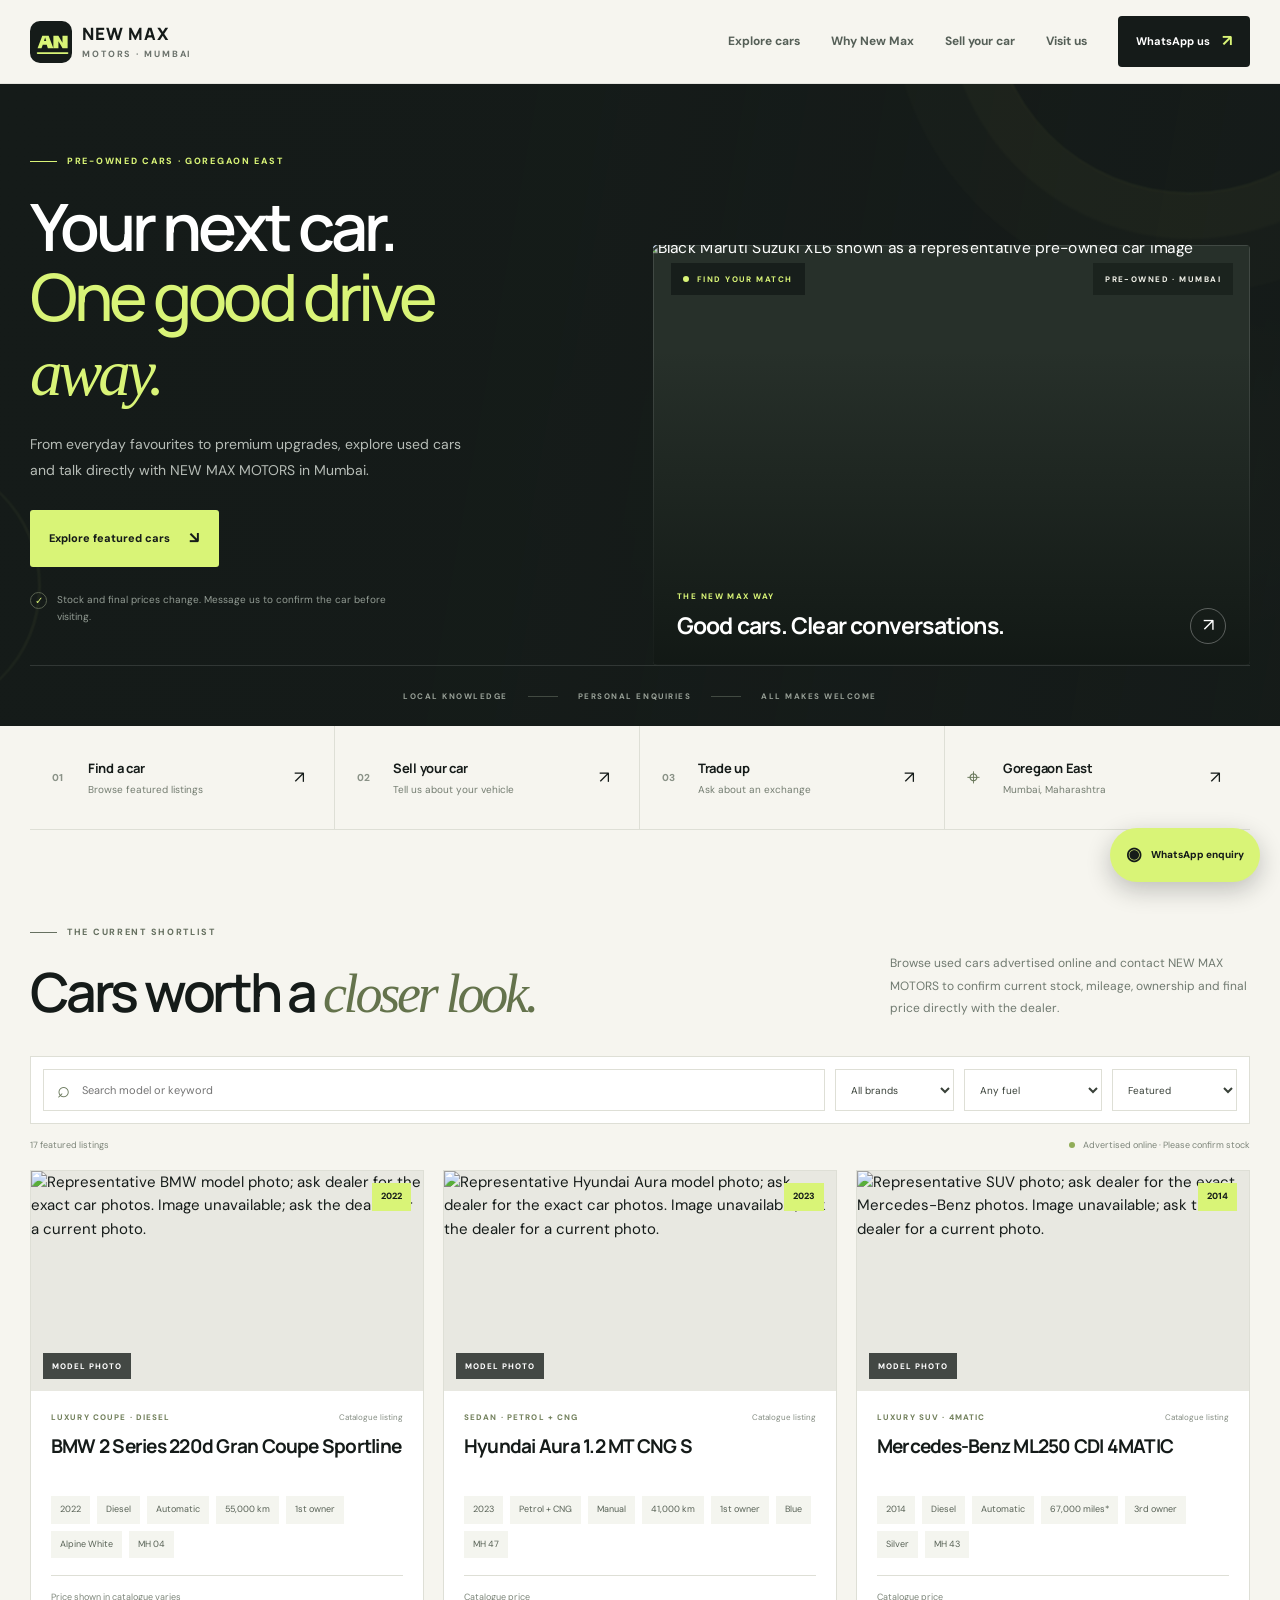
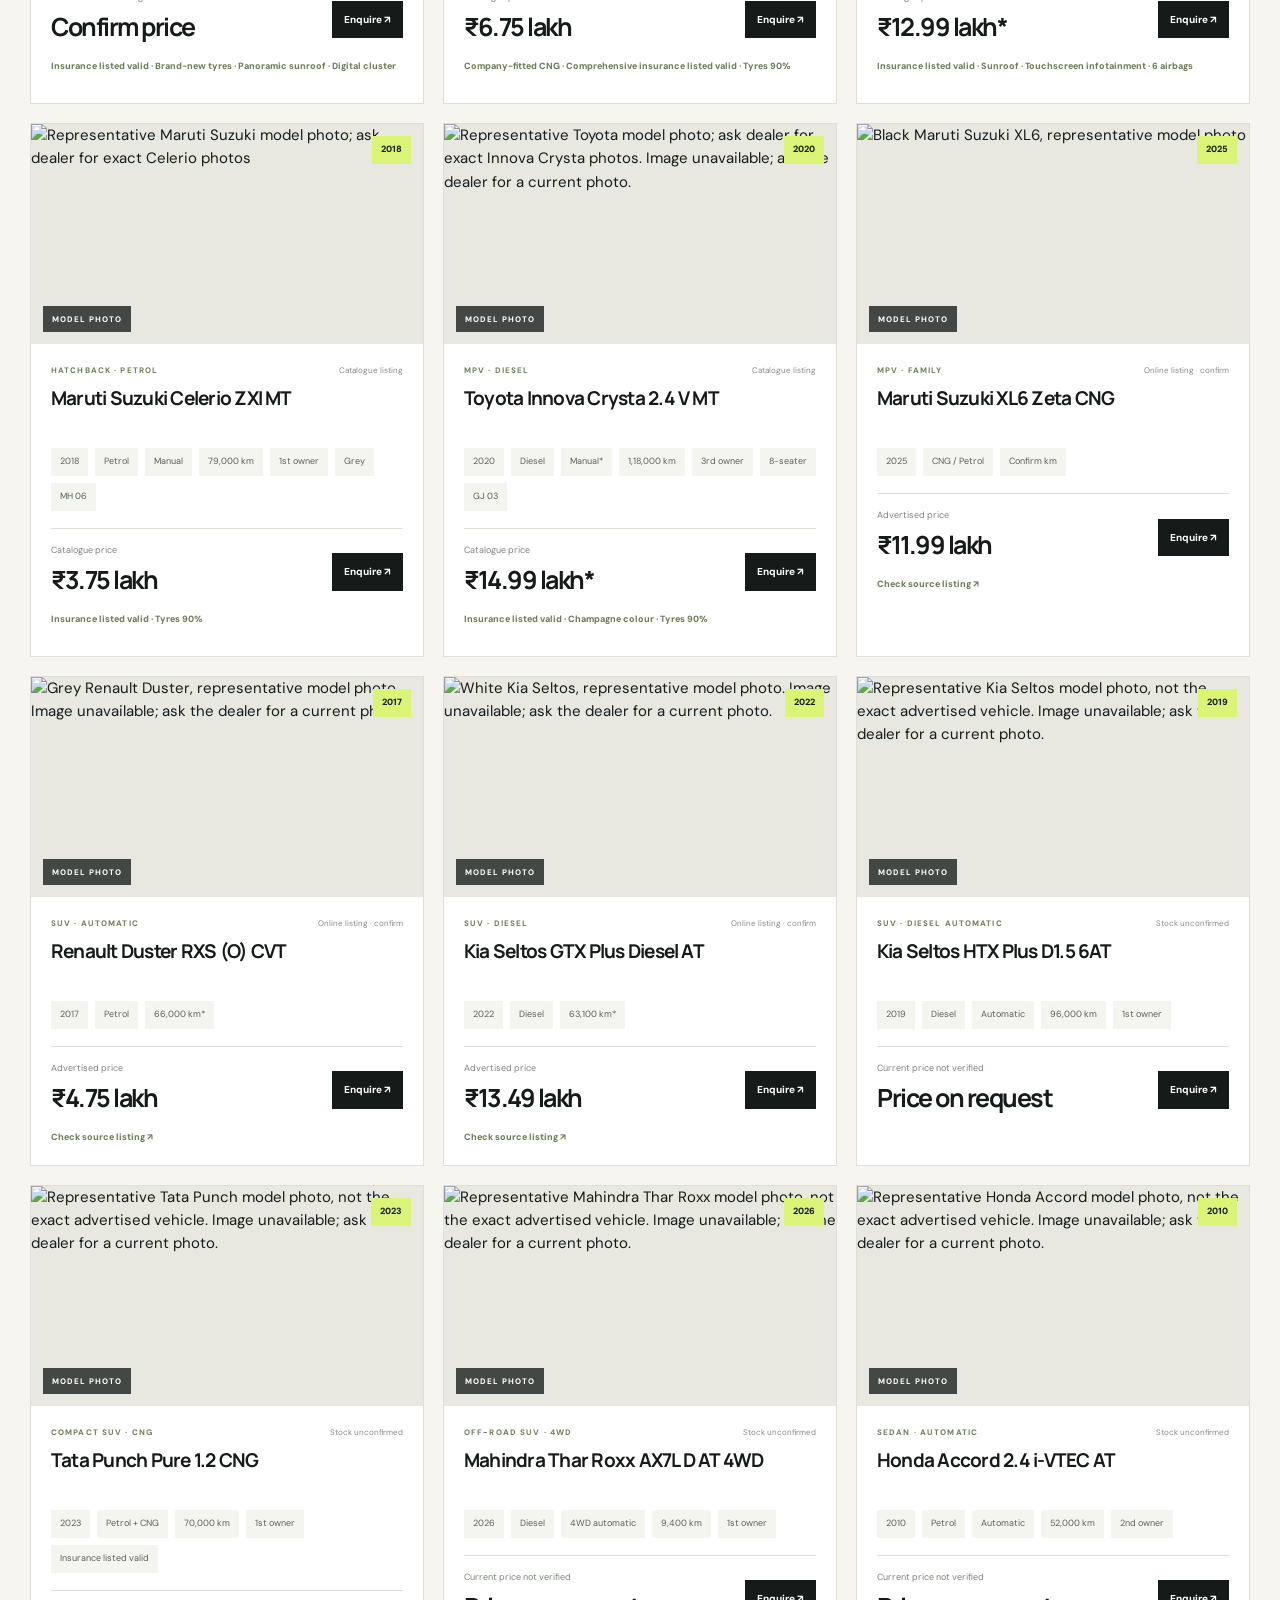
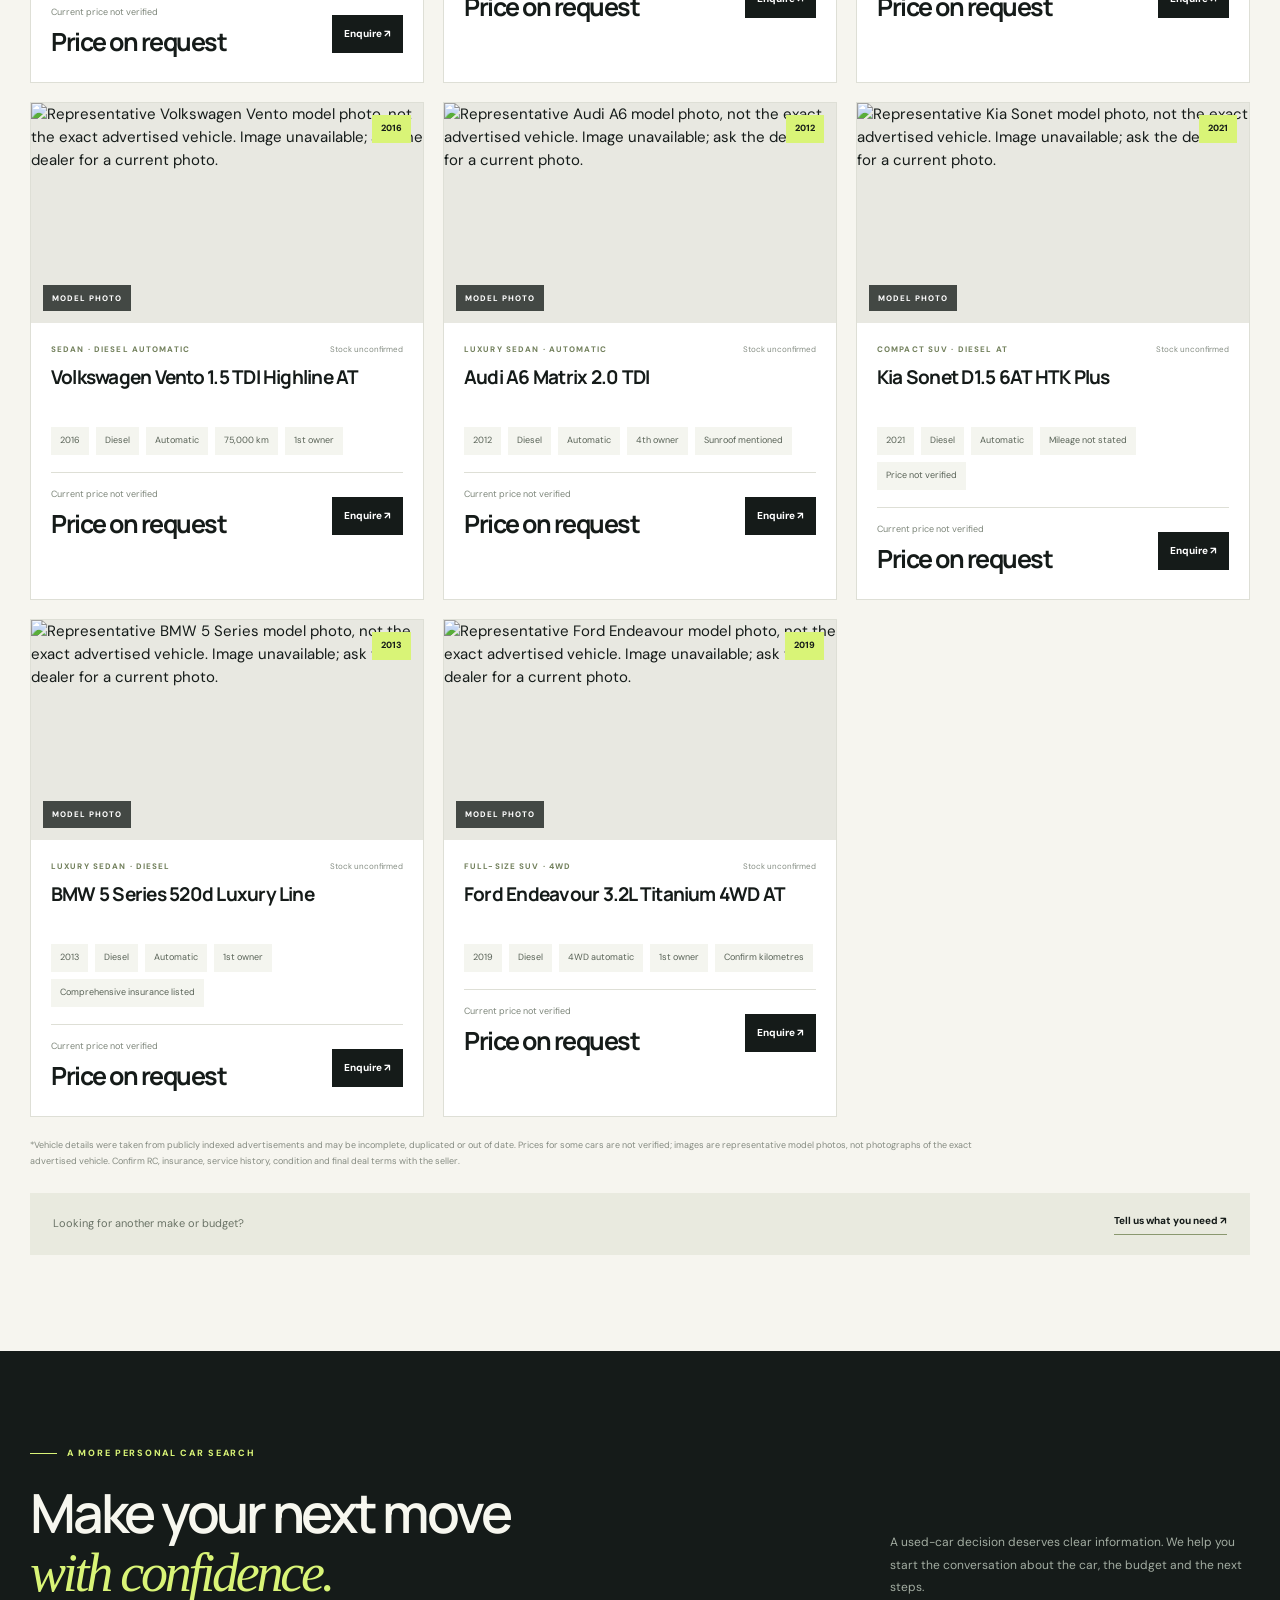
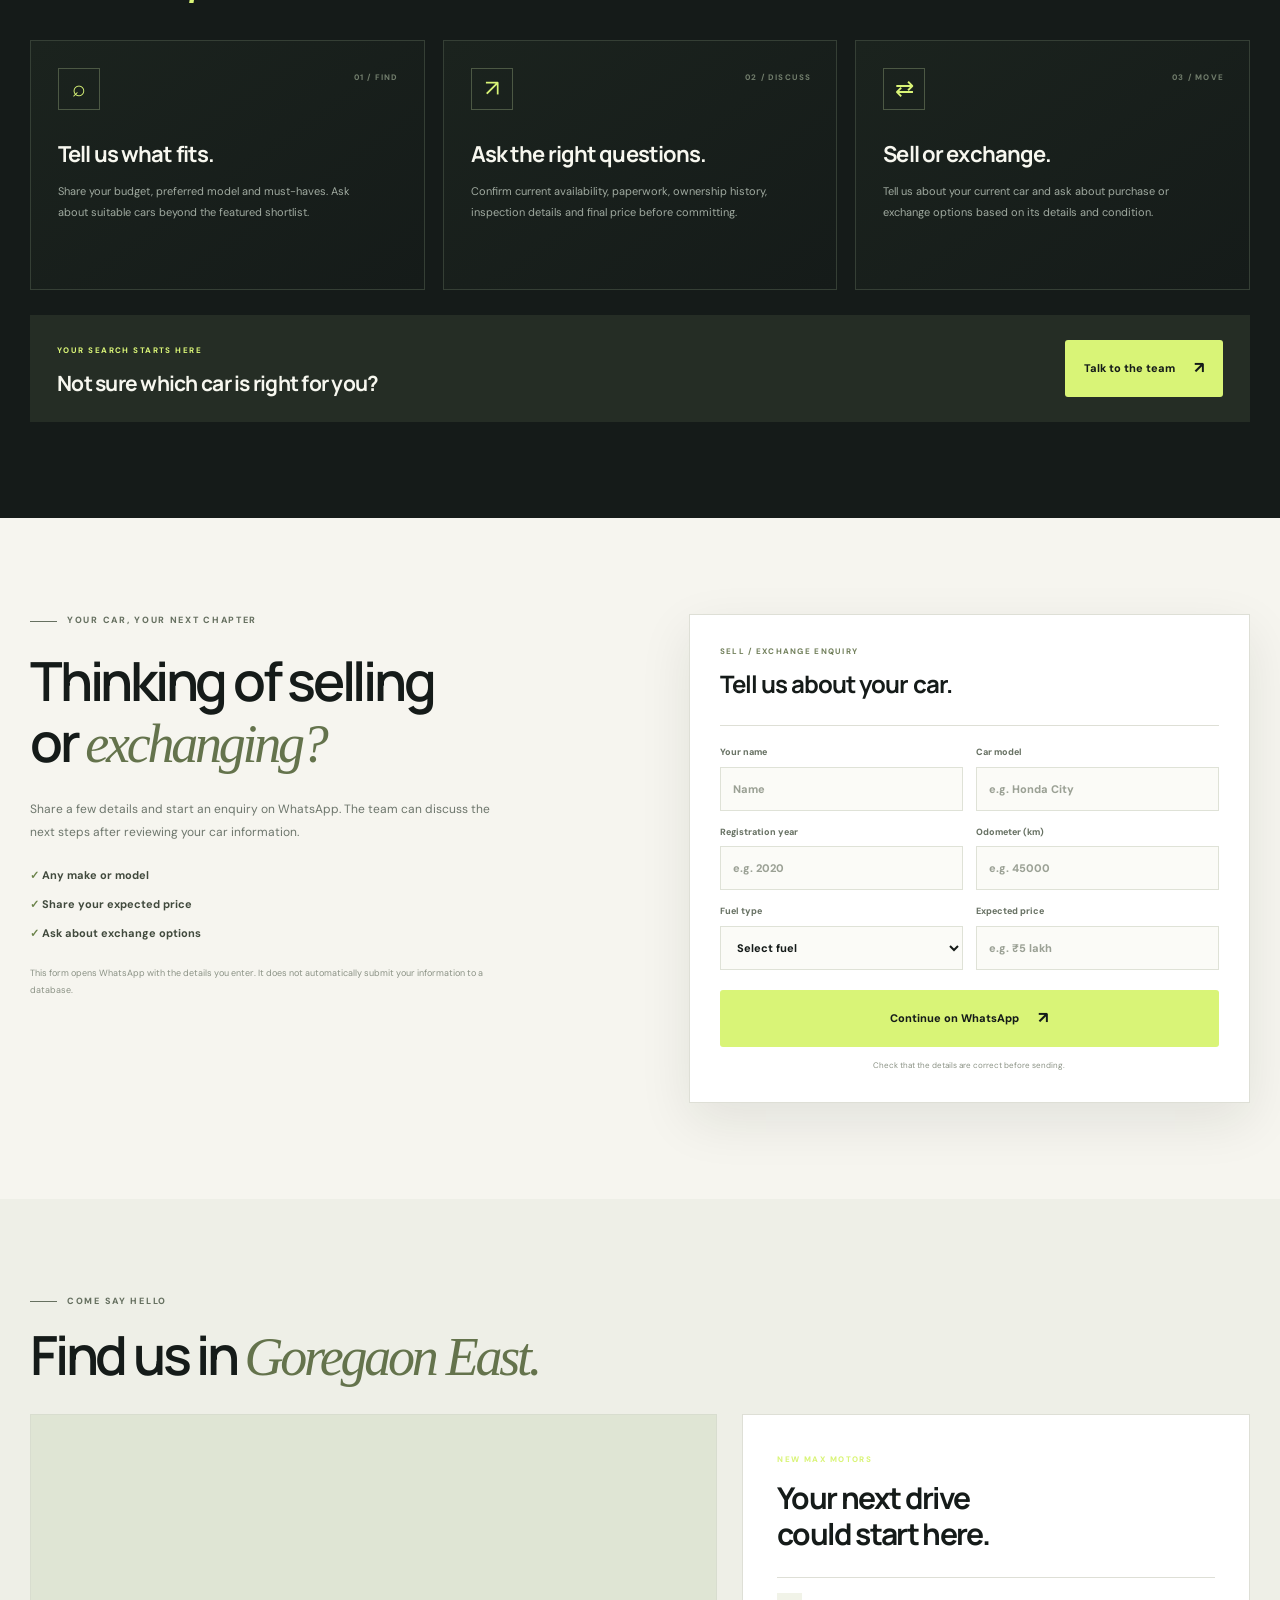
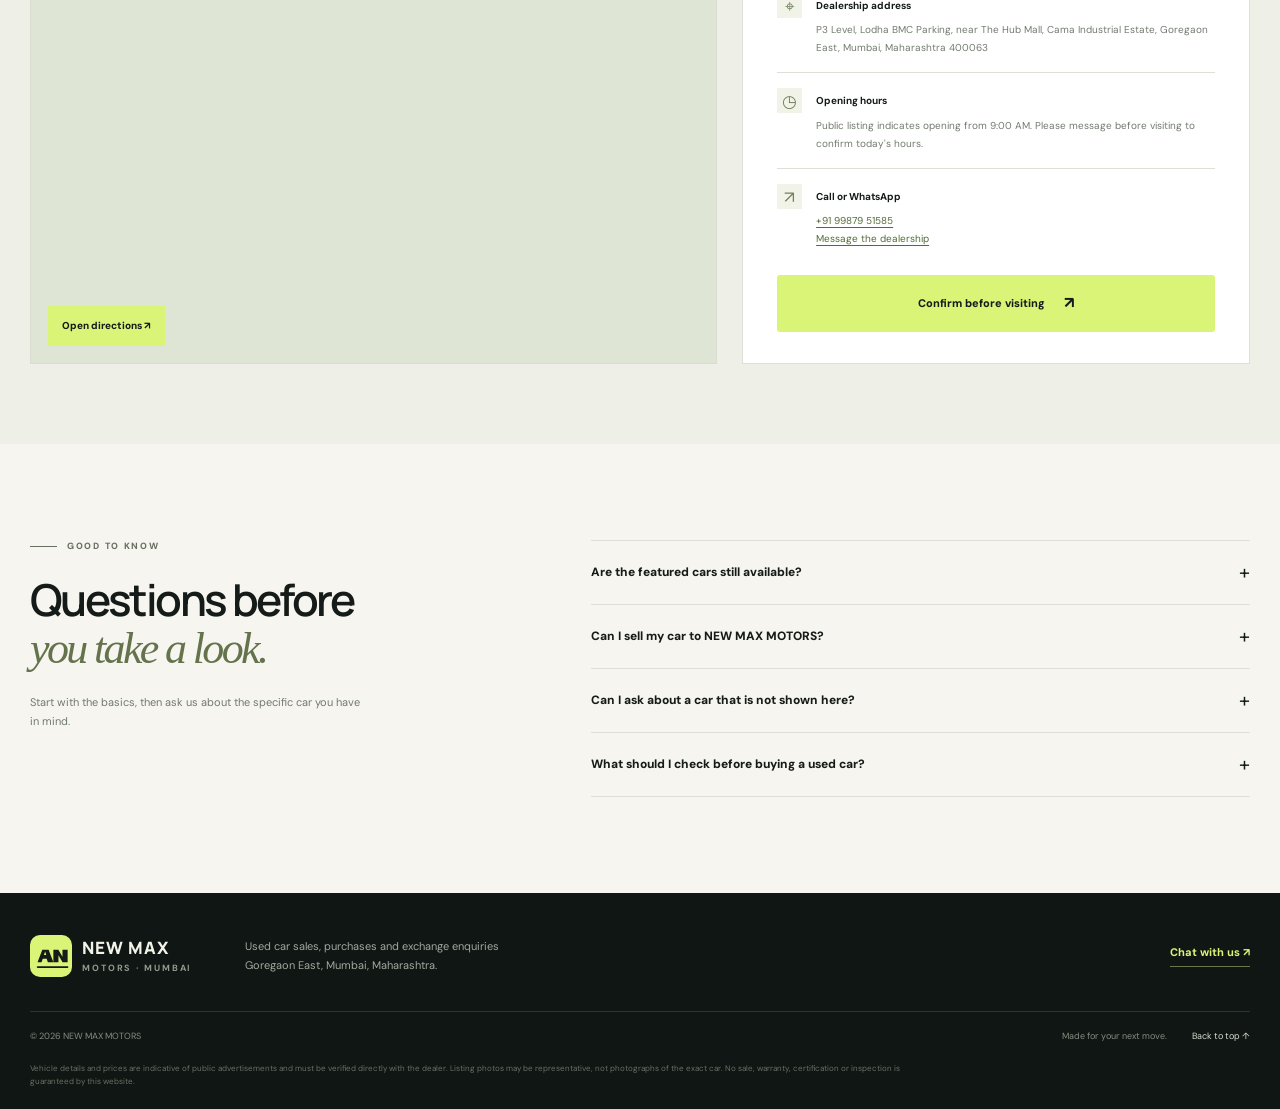
==== commit 0402c689: "Add catalogue car brands to inventory filters" ====
--- a/index.html
+++ b/index.html
@@ -68,7 +68,7 @@
     </div><div class="hero-bottom"><span>LOCAL KNOWLEDGE</span><span class="hero-bottom-line"></span><span>PERSONAL ENQUIRIES</span><span class="hero-bottom-line"></span><span>ALL MAKES WELCOME</span></div></section>
     <section class="quick-strip" aria-label="Our services"><div class="quick-item"><span class="quick-number">01</span><div><strong>Find a car</strong><span>Browse featured listings</span></div><a href="#cars" aria-label="Browse featured listings">↗</a></div><div class="quick-item"><span class="quick-number">02</span><div><strong>Sell your car</strong><span>Tell us about your vehicle</span></div><a href="#sell-car" aria-label="Sell your car">↗</a></div><div class="quick-item"><span class="quick-number">03</span><div><strong>Trade up</strong><span>Ask about an exchange</span></div><a href="#sell-car" aria-label="Ask about a car exchange">↗</a></div><div class="quick-item quick-location"><span class="location-symbol" aria-hidden="true">⌖</span><div><strong>Goregaon East</strong><span>Mumbai, Maharashtra</span></div><a href="#visit" aria-label="Find our location">↗</a></div></section>
     <section class="inventory section-pad" id="cars"><div class="section-heading"><div><p class="eyebrow eyebrow-dark"><span class="eyebrow-line"></span> THE CURRENT SHORTLIST</p><h2>Cars worth a <span>closer look.</span></h2></div><p class="section-intro">Browse used cars advertised online and contact NEW MAX MOTORS to confirm current stock, mileage, ownership and final price directly with the dealer.</p></div>
-      <div class="inventory-tools" aria-label="Filter featured cars"><label class="search-field"><span aria-hidden="true">⌕</span><input id="carSearch" type="search" placeholder="Search model or keyword" aria-label="Search cars"></label><label class="select-wrap"><span class="sr-only">Brand</span><select id="brandFilter"><option value="all">All brands</option><option value="maruti">Maruti Suzuki</option><option value="renault">Renault</option><option value="kia">Kia</option><option value="tata">Tata</option><option value="mahindra">Mahindra</option><option value="honda">Honda</option><option value="volkswagen">Volkswagen</option><option value="audi">Audi</option><option value="bmw">BMW</option><option value="ford">Ford</option></select></label><label class="select-wrap"><span class="sr-only">Fuel type</span><select id="fuelFilter"><option value="all">Any fuel</option><option value="petrol">Petrol</option><option value="diesel">Diesel</option><option value="cng">CNG / Petrol + CNG</option></select></label><label class="select-wrap"><span class="sr-only">Sort by</span><select id="sortFilter"><option value="featured">Featured</option><option value="low-high">Price: low to high</option><option value="high-low">Price: high to low</option></select></label></div>
+      <div class="inventory-tools" aria-label="Filter featured cars"><label class="search-field"><span aria-hidden="true">⌕</span><input id="carSearch" type="search" placeholder="Search model or keyword" aria-label="Search cars"></label><label class="select-wrap"><span class="sr-only">Brand</span><select id="brandFilter"><option value="all">All brands</option><option value="maruti">Maruti Suzuki</option><option value="renault">Renault</option><option value="kia">Kia</option><option value="tata">Tata</option><option value="mahindra">Mahindra</option><option value="honda">Honda</option><option value="volkswagen">Volkswagen</option><option value="audi">Audi</option><option value="bmw">BMW</option><option value="mercedes">Mercedes-Benz</option><option value="toyota">Toyota</option><option value="hyundai">Hyundai</option><option value="ford">Ford</option></select></label><label class="select-wrap"><span class="sr-only">Fuel type</span><select id="fuelFilter"><option value="all">Any fuel</option><option value="petrol">Petrol</option><option value="diesel">Diesel</option><option value="cng">CNG / Petrol + CNG</option></select></label><label class="select-wrap"><span class="sr-only">Sort by</span><select id="sortFilter"><option value="featured">Featured</option><option value="low-high">Price: low to high</option><option value="high-low">Price: high to low</option></select></label></div>
       <div class="inventory-meta"><span id="resultsCount">17 featured listings</span><span><span class="stock-key"></span> Advertised online · Please confirm stock</span></div>
       <div class="car-grid" id="carGrid">
 
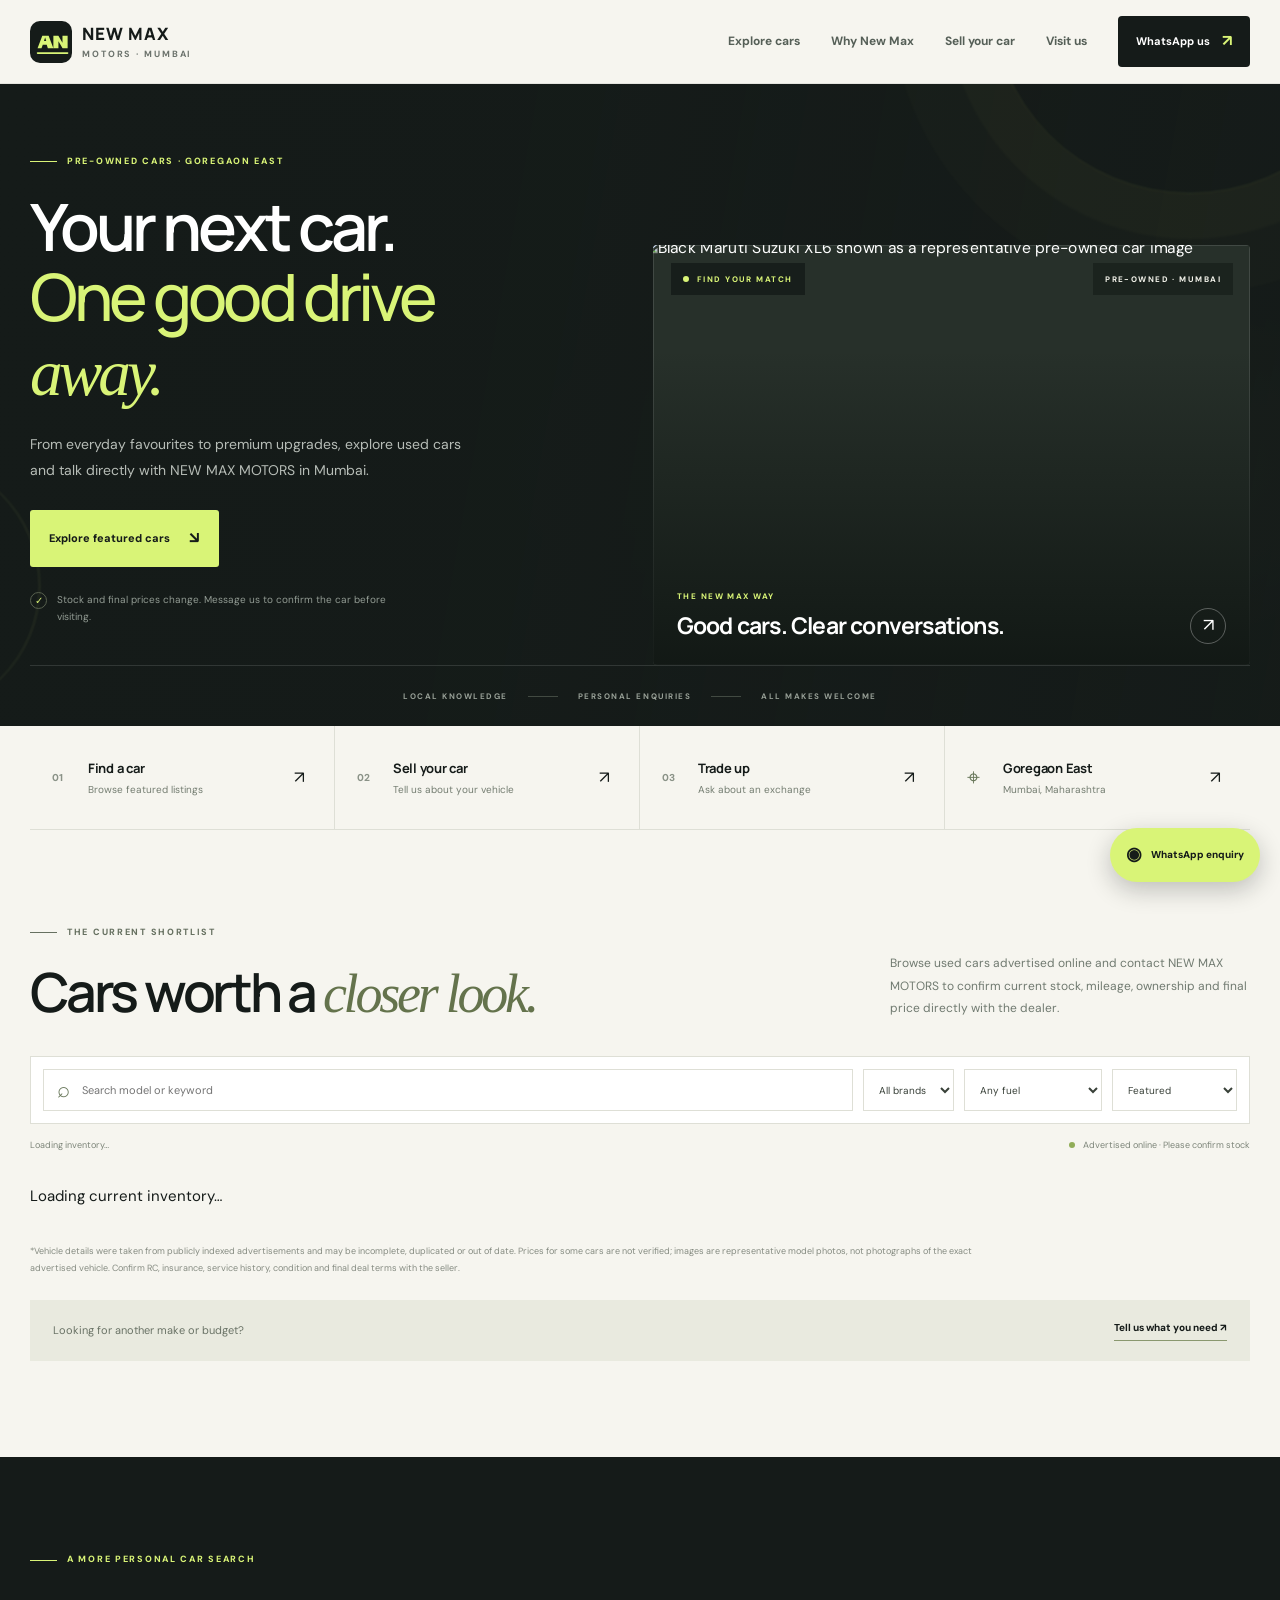
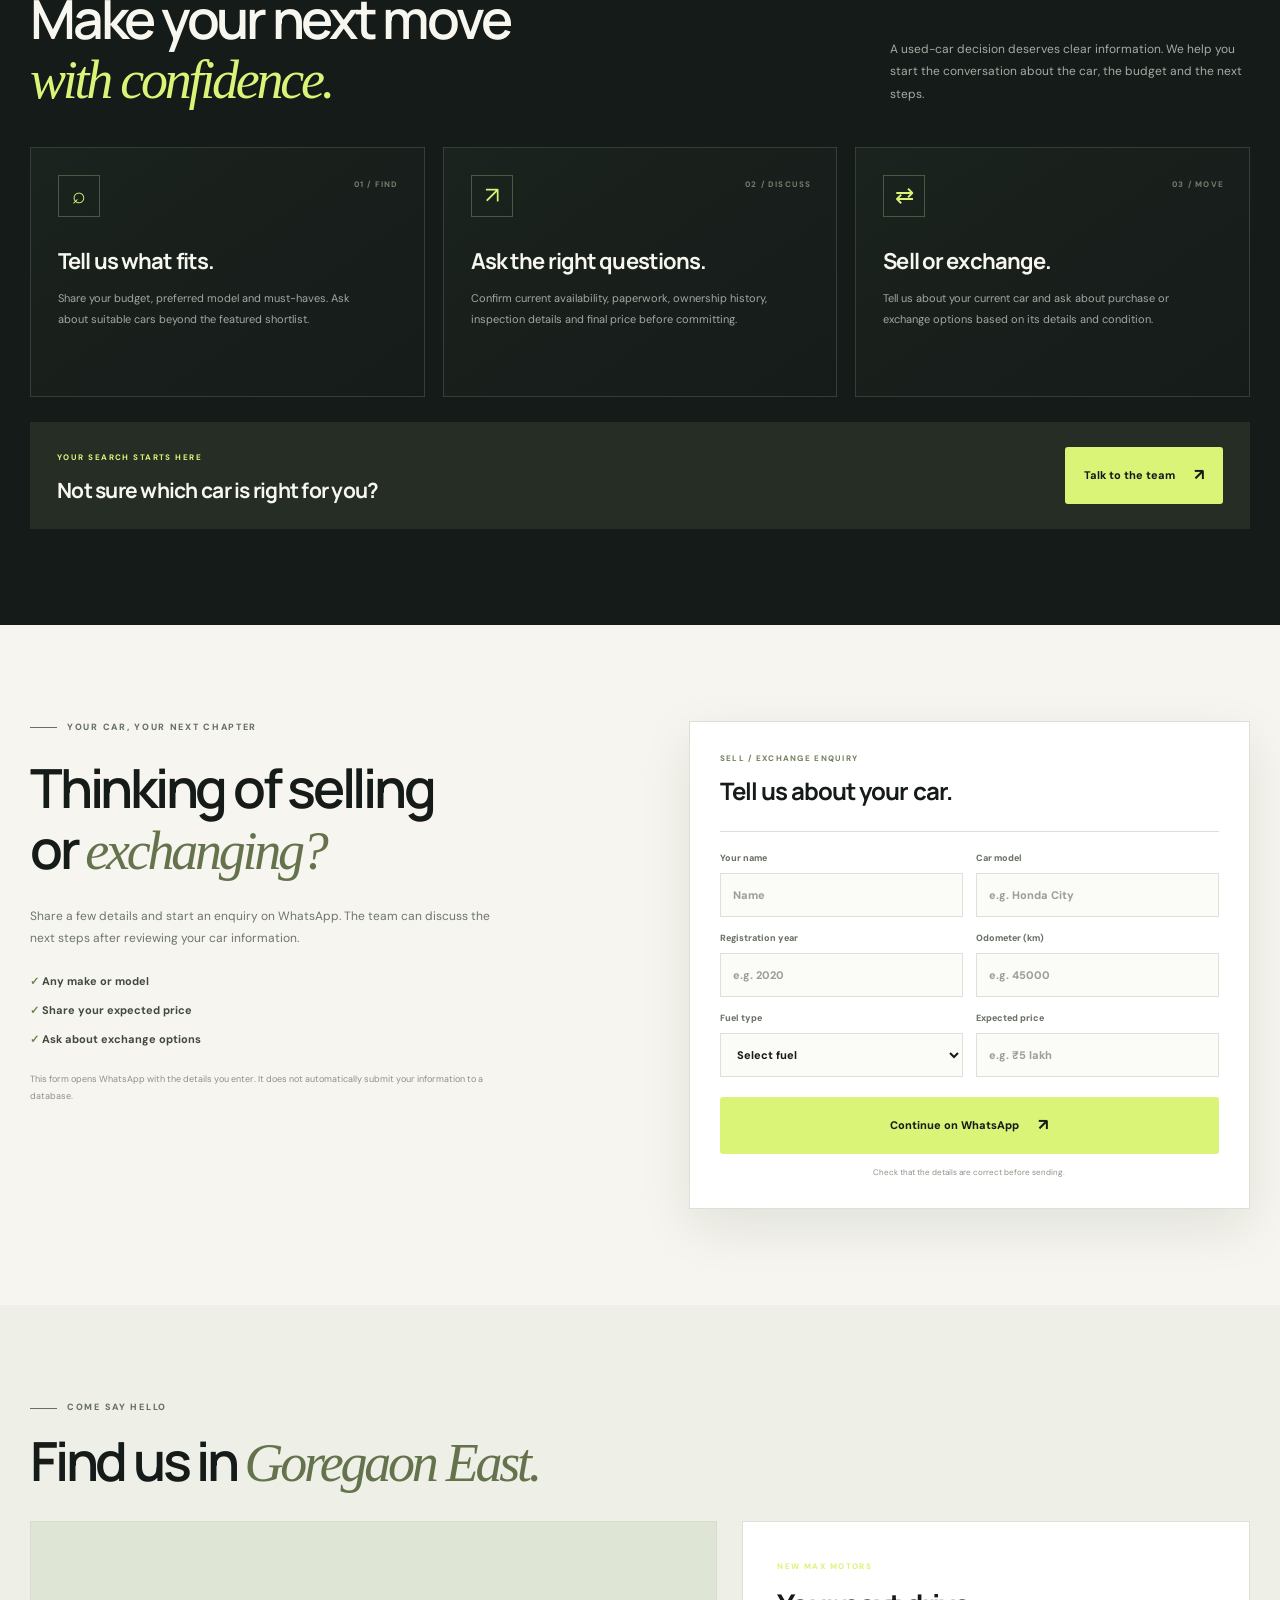
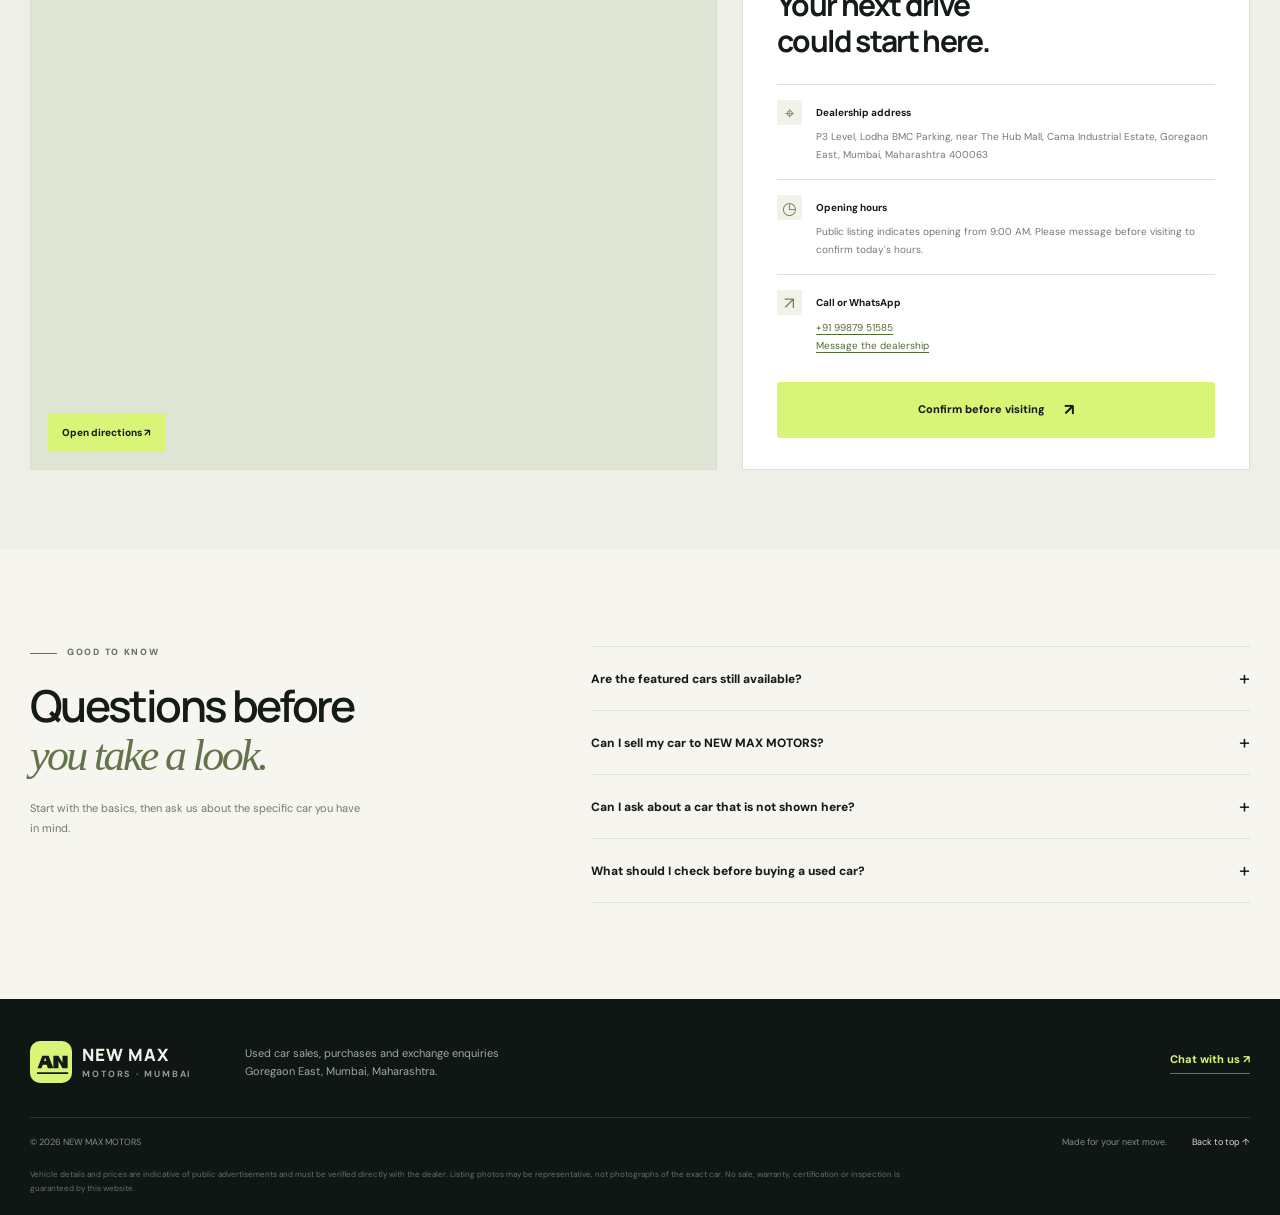
==== commit 1df304c2: "Switch public inventory to shared cars data" ====
--- a/index.html
+++ b/index.html
@@ -68,44 +68,9 @@
     </div><div class="hero-bottom"><span>LOCAL KNOWLEDGE</span><span class="hero-bottom-line"></span><span>PERSONAL ENQUIRIES</span><span class="hero-bottom-line"></span><span>ALL MAKES WELCOME</span></div></section>
     <section class="quick-strip" aria-label="Our services"><div class="quick-item"><span class="quick-number">01</span><div><strong>Find a car</strong><span>Browse featured listings</span></div><a href="#cars" aria-label="Browse featured listings">↗</a></div><div class="quick-item"><span class="quick-number">02</span><div><strong>Sell your car</strong><span>Tell us about your vehicle</span></div><a href="#sell-car" aria-label="Sell your car">↗</a></div><div class="quick-item"><span class="quick-number">03</span><div><strong>Trade up</strong><span>Ask about an exchange</span></div><a href="#sell-car" aria-label="Ask about a car exchange">↗</a></div><div class="quick-item quick-location"><span class="location-symbol" aria-hidden="true">⌖</span><div><strong>Goregaon East</strong><span>Mumbai, Maharashtra</span></div><a href="#visit" aria-label="Find our location">↗</a></div></section>
     <section class="inventory section-pad" id="cars"><div class="section-heading"><div><p class="eyebrow eyebrow-dark"><span class="eyebrow-line"></span> THE CURRENT SHORTLIST</p><h2>Cars worth a <span>closer look.</span></h2></div><p class="section-intro">Browse used cars advertised online and contact NEW MAX MOTORS to confirm current stock, mileage, ownership and final price directly with the dealer.</p></div>
-      <div class="inventory-tools" aria-label="Filter featured cars"><label class="search-field"><span aria-hidden="true">⌕</span><input id="carSearch" type="search" placeholder="Search model or keyword" aria-label="Search cars"></label><label class="select-wrap"><span class="sr-only">Brand</span><select id="brandFilter"><option value="all">All brands</option><option value="maruti">Maruti Suzuki</option><option value="renault">Renault</option><option value="kia">Kia</option><option value="tata">Tata</option><option value="mahindra">Mahindra</option><option value="honda">Honda</option><option value="volkswagen">Volkswagen</option><option value="audi">Audi</option><option value="bmw">BMW</option><option value="mercedes">Mercedes-Benz</option><option value="toyota">Toyota</option><option value="hyundai">Hyundai</option><option value="ford">Ford</option></select></label><label class="select-wrap"><span class="sr-only">Fuel type</span><select id="fuelFilter"><option value="all">Any fuel</option><option value="petrol">Petrol</option><option value="diesel">Diesel</option><option value="cng">CNG / Petrol + CNG</option></select></label><label class="select-wrap"><span class="sr-only">Sort by</span><select id="sortFilter"><option value="featured">Featured</option><option value="low-high">Price: low to high</option><option value="high-low">Price: high to low</option></select></label></div>
-      <div class="inventory-meta"><span id="resultsCount">17 featured listings</span><span><span class="stock-key"></span> Advertised online · Please confirm stock</span></div>
-      <div class="car-grid" id="carGrid">
-
-        <article class="car-card" data-brand="bmw" data-fuel="diesel" data-price="30.99999" data-name="BMW 2 Series 220d Gran Coupe Sportline 2022">
-          <a class="car-image" href="https://wa.me/c/919257862121" target="_blank" rel="noopener" aria-label="View New Max Motors WhatsApp catalogue for BMW 2 Series"><img src="https://imgd.aeplcdn.com/640X480/vimages/202603/4427843_152135_2_1772881106425.jpg?fit=true&amp;qp=40" alt="Representative BMW model photo; ask dealer for the exact car photos" loading="lazy"><span class="car-photo-label">MODEL PHOTO</span><span class="car-year">2022</span></a>
-          <div class="car-content"><div class="car-topline"><span class="car-category">LUXURY COUPE · DIESEL</span><span class="car-stock">Catalogue listing</span></div><h3>BMW 2 Series 220d Gran Coupe Sportline</h3><div class="car-specs"><span>2022</span><span>Diesel</span><span>Automatic</span><span>55,000 km</span><span>1st owner</span><span>Alpine White</span><span>MH 04</span></div><div class="car-price-row"><div><small>Price shown in catalogue varies</small><strong>Confirm price</strong></div><a class="card-enquire" href="https://wa.me/919257862121?text=Hi%20NEW%20MAX%20MOTORS%2C%20I%27m%20interested%20in%20the%202022%20BMW%202%20Series%20220d%20Gran%20Coupe%20Sportline.%20Please%20confirm%20the%20current%20price%20and%20availability." target="_blank" rel="noopener">Enquire ↗</a></div><p class="listing-link">Insurance listed valid · Brand-new tyres · Panoramic sunroof · Digital cluster</p></div>
-        </article>
-        <article class="car-card" data-brand="hyundai" data-fuel="cng" data-price="6.75" data-name="Hyundai Aura 1.2 MT CNG S 2023">
-          <a class="car-image" href="https://wa.me/c/919257862121" target="_blank" rel="noopener" aria-label="View New Max Motors WhatsApp catalogue for Hyundai Aura"><img src="https://imgd.aeplcdn.com/640X480/vimages/202604/4477045_118625_1_1775156270987.jpg?fit=true&amp;qp=80" alt="Representative Hyundai Aura model photo; ask dealer for the exact car photos" loading="lazy"><span class="car-photo-label">MODEL PHOTO</span><span class="car-year">2023</span></a>
-          <div class="car-content"><div class="car-topline"><span class="car-category">SEDAN · PETROL + CNG</span><span class="car-stock">Catalogue listing</span></div><h3>Hyundai Aura 1.2 MT CNG S</h3><div class="car-specs"><span>2023</span><span>Petrol + CNG</span><span>Manual</span><span>41,000 km</span><span>1st owner</span><span>Blue</span><span>MH 47</span></div><div class="car-price-row"><div><small>Catalogue price</small><strong>₹6.75 lakh</strong></div><a class="card-enquire" href="https://wa.me/919257862121?text=Hi%20NEW%20MAX%20MOTORS%2C%20I%27m%20interested%20in%20the%202023%20Hyundai%20Aura%201.2%20MT%20CNG%20S%20listed%20at%20%E2%82%B96.75%20lakh.%20Please%20confirm%20availability." target="_blank" rel="noopener">Enquire ↗</a></div><p class="listing-link">Company-fitted CNG · Comprehensive insurance listed valid · Tyres 90%</p></div>
-        </article>
-        <article class="car-card" data-brand="mercedes" data-fuel="diesel" data-price="12.99999" data-name="Mercedes Benz ML250 CDI 4MATIC 2014">
-          <a class="car-image" href="https://wa.me/c/919257862121" target="_blank" rel="noopener" aria-label="View New Max Motors WhatsApp catalogue for Mercedes-Benz ML250"><img src="https://marketplace-cdn.cars24.com/production/13255107737/exterior/2025-10-02/car_replace_bg_0fcf6b53-2acb-4a94-a561-4854e446e804.png?format=auto&amp;w=700" alt="Representative SUV photo; ask dealer for the exact Mercedes-Benz photos" loading="lazy"><span class="car-photo-label">MODEL PHOTO</span><span class="car-year">2014</span></a>
-          <div class="car-content"><div class="car-topline"><span class="car-category">LUXURY SUV · 4MATIC</span><span class="car-stock">Catalogue listing</span></div><h3>Mercedes-Benz ML250 CDI 4MATIC</h3><div class="car-specs"><span>2014</span><span>Diesel</span><span>Automatic</span><span>67,000 miles*</span><span>3rd owner</span><span>Silver</span><span>MH 43</span></div><div class="car-price-row"><div><small>Catalogue price</small><strong>₹12.99 lakh*</strong></div><a class="card-enquire" href="https://wa.me/919257862121?text=Hi%20NEW%20MAX%20MOTORS%2C%20I%27m%20interested%20in%20the%202014%20Mercedes-Benz%20ML250%20CDI%204MATIC.%20Please%20confirm%20the%20current%20price%2C%20mileage%20unit%20and%20availability." target="_blank" rel="noopener">Enquire ↗</a></div><p class="listing-link">Insurance listed valid · Sunroof · Touchscreen infotainment · 6 airbags</p></div>
-        </article>
-        <article class="car-card" data-brand="maruti" data-fuel="petrol" data-price="3.75" data-name="Maruti Suzuki Celerio ZXI MT 2018">
-          <a class="car-image" href="https://wa.me/c/919257862121" target="_blank" rel="noopener" aria-label="View New Max Motors WhatsApp catalogue for Maruti Suzuki Celerio"><img src="https://imgd-ct.aeplcdn.com/1056x660/n/cw/ec/120913/maruti-suzuki-xl6-left-front-three-quarter12.jpeg?isig=0&amp;q=80&amp;wm=0" alt="Representative Maruti Suzuki model photo; ask dealer for exact Celerio photos" loading="lazy"><span class="car-photo-label">MODEL PHOTO</span><span class="car-year">2018</span></a>
-          <div class="car-content"><div class="car-topline"><span class="car-category">HATCHBACK · PETROL</span><span class="car-stock">Catalogue listing</span></div><h3>Maruti Suzuki Celerio ZXI MT</h3><div class="car-specs"><span>2018</span><span>Petrol</span><span>Manual</span><span>79,000 km</span><span>1st owner</span><span>Grey</span><span>MH 06</span></div><div class="car-price-row"><div><small>Catalogue price</small><strong>₹3.75 lakh</strong></div><a class="card-enquire" href="https://wa.me/919257862121?text=Hi%20NEW%20MAX%20MOTORS%2C%20I%27m%20interested%20in%20the%202018%20Maruti%20Suzuki%20Celerio%20ZXI%20MT%20listed%20at%20%E2%82%B93.75%20lakh.%20Please%20confirm%20availability." target="_blank" rel="noopener">Enquire ↗</a></div><p class="listing-link">Insurance listed valid · Tyres 90%</p></div>
-        </article>
-        <article class="car-card" data-brand="toyota" data-fuel="diesel" data-price="14.99999" data-name="Toyota Innova Crysta 2.4 V MT 2020">
-          <a class="car-image" href="https://wa.me/c/919257862121" target="_blank" rel="noopener" aria-label="View New Max Motors WhatsApp catalogue for Toyota Innova Crysta"><img src="https://marketplace-cdn.cars24.com/production/10206604755/exterior/2025-09-17/car_replace_bg_b1dd9e71-dd8e-4a8a-9fb7-a0e47db73856.png" alt="Representative Toyota model photo; ask dealer for exact Innova Crysta photos" loading="lazy"><span class="car-photo-label">MODEL PHOTO</span><span class="car-year">2020</span></a>
-          <div class="car-content"><div class="car-topline"><span class="car-category">MPV · DIESEL</span><span class="car-stock">Catalogue listing</span></div><h3>Toyota Innova Crysta 2.4 V MT</h3><div class="car-specs"><span>2020</span><span>Diesel</span><span>Manual*</span><span>1,18,000 km</span><span>3rd owner</span><span>8-seater</span><span>GJ 03</span></div><div class="car-price-row"><div><small>Catalogue price</small><strong>₹14.99 lakh*</strong></div><a class="card-enquire" href="https://wa.me/919257862121?text=Hi%20NEW%20MAX%20MOTORS%2C%20I%27m%20interested%20in%20the%202020%20Toyota%20Innova%20Crysta%202.4.%20Please%20confirm%20the%20exact%20variant%2C%20transmission%2C%20current%20price%20and%20availability." target="_blank" rel="noopener">Enquire ↗</a></div><p class="listing-link">Insurance listed valid · Champagne colour · Tyres 90%</p></div>
-        </article>
-
-        <article class="car-card" data-brand="maruti" data-fuel="cng" data-price="11.99" data-name="Maruti Suzuki XL6 Zeta CNG 2025"><a class="car-image" href="https://www.olx.in/item/cars-c84-used-maruti-suzuki-xl6-in-andheri-east-mumbai-iid-1853401696" target="_blank" rel="noopener" aria-label="View Maruti Suzuki XL6 listing on OLX"><img src="https://imgd-ct.aeplcdn.com/1056x660/n/cw/ec/120913/maruti-suzuki-xl6-left-front-three-quarter12.jpeg?isig=0&amp;q=80&amp;wm=0" alt="Black Maruti Suzuki XL6, representative model photo" loading="lazy"><span class="car-photo-label">MODEL PHOTO</span><span class="car-year">2025</span></a><div class="car-content"><div class="car-topline"><span class="car-category">MPV · FAMILY</span><span class="car-stock">Online listing · confirm</span></div><h3>Maruti Suzuki XL6 Zeta CNG</h3><div class="car-specs"><span>2025</span><span>CNG / Petrol</span><span>Confirm km</span></div><div class="car-price-row"><div><small>Advertised price</small><strong>₹11.99 lakh</strong></div><a class="card-enquire" href="https://wa.me/919987951585?text=Hi%20NEW%20MAX%20MOTORS%2C%20is%20the%202025%20Maruti%20Suzuki%20XL6%20Zeta%20CNG%20still%20available%3F" target="_blank" rel="noopener">Enquire ↗</a></div><a class="listing-link" href="https://www.olx.in/item/cars-c84-used-maruti-suzuki-xl6-in-andheri-east-mumbai-iid-1853401696" target="_blank" rel="noopener">Check source listing ↗</a></div></article>
-        <article class="car-card" data-brand="renault" data-fuel="petrol" data-price="4.75" data-name="Renault Duster RXS O CVT 2017"><a class="car-image" href="https://www.olx.in/item/cars-c84-used-renault-duster-in-borivali-east-mumbai-iid-1819420124" target="_blank" rel="noopener" aria-label="View Renault Duster listing on OLX"><img src="https://marketplace-cdn.cars24.com/production/13255107737/exterior/2025-10-02/car_replace_bg_0fcf6b53-2acb-4a94-a561-4854e446e804.png?format=auto&amp;w=700" alt="Grey Renault Duster, representative model photo" loading="lazy"><span class="car-photo-label">MODEL PHOTO</span><span class="car-year">2017</span></a><div class="car-content"><div class="car-topline"><span class="car-category">SUV · AUTOMATIC</span><span class="car-stock">Online listing · confirm</span></div><h3>Renault Duster RXS (O) CVT</h3><div class="car-specs"><span>2017</span><span>Petrol</span><span>66,000 km*</span></div><div class="car-price-row"><div><small>Advertised price</small><strong>₹4.75 lakh</strong></div><a class="card-enquire" href="https://wa.me/919987951585?text=Hi%20NEW%20MAX%20MOTORS%2C%20is%20the%202017%20Renault%20Duster%20RXS%20(O)%20CVT%20(66%2C000%20km%2C%20advertised%20at%20%E2%82%B94.75%20lakh)%20still%20available%3F" target="_blank" rel="noopener">Enquire ↗</a></div><a class="listing-link" href="https://www.olx.in/item/cars-c84-used-renault-duster-in-borivali-east-mumbai-iid-1819420124" target="_blank" rel="noopener">Check source listing ↗</a></div></article>
-        <article class="car-card" data-brand="kia" data-fuel="diesel" data-price="13.49" data-name="Kia Seltos GTX Plus Diesel AT 2022"><a class="car-image" href="https://www.olx.in/item/cars-c84-used-kia-seltos-in-kurla-east-mumbai-iid-1857090430" target="_blank" rel="noopener" aria-label="View Kia Seltos listing on OLX"><img src="https://carfinderassets.s3.ap-south-1.amazonaws.com/carFinder/cars/1772700235111-car-thumbnail.webp" alt="White Kia Seltos, representative model photo" loading="lazy"><span class="car-photo-label">MODEL PHOTO</span><span class="car-year">2022</span></a><div class="car-content"><div class="car-topline"><span class="car-category">SUV · DIESEL</span><span class="car-stock">Online listing · confirm</span></div><h3>Kia Seltos GTX Plus Diesel AT</h3><div class="car-specs"><span>2022</span><span>Diesel</span><span>63,100 km*</span></div><div class="car-price-row"><div><small>Advertised price</small><strong>₹13.49 lakh</strong></div><a class="card-enquire" href="https://wa.me/919987951585?text=Hi%20NEW%20MAX%20MOTORS%2C%20is%20the%202022%20Kia%20Seltos%20GTX%20Plus%20Diesel%20AT%20(63%2C100%20km%2C%20advertised%20at%20%E2%82%B913.49%20lakh)%20still%20available%3F" target="_blank" rel="noopener">Enquire ↗</a></div><a class="listing-link" href="https://www.olx.in/item/cars-c84-used-kia-seltos-in-kurla-east-mumbai-iid-1857090430" target="_blank" rel="noopener">Check source listing ↗</a></div></article>
-<article class="car-card" data-brand="kia" data-fuel="diesel" data-price="" data-name="Kia Seltos HTX Plus D1.5 6AT 2019 diesel automatic"><a class="car-image" href="https://wa.me/919987951585?text=Hi%20NEW%20MAX%20MOTORS%2C%20is%20the%20Kia%20Seltos%20HTX%20Plus%20D1.5%206AT%20still%20available%3F%20Please%20share%20current%20price%2C%20updated%20details%20and%20actual%20vehicle%20photos." target="_blank" rel="noopener" aria-label="Enquire about Kia Seltos HTX Plus D1.5 6AT on WhatsApp"><img src="https://carfinderassets.s3.ap-south-1.amazonaws.com/carFinder/cars/1772700235111-car-thumbnail.webp" alt="Representative Kia Seltos model photo, not the exact advertised vehicle" loading="lazy"><span class="car-photo-label">MODEL PHOTO</span><span class="car-year">2019</span></a><div class="car-content"><div class="car-topline"><span class="car-category">SUV · DIESEL AUTOMATIC</span><span class="car-stock">Stock unconfirmed</span></div><h3>Kia Seltos HTX Plus D1.5 6AT</h3><div class="car-specs"><span>2019</span><span>Diesel</span><span>Automatic</span><span>96,000 km</span><span>1st owner</span></div><div class="car-price-row"><div><small>Current price not verified</small><strong>Price on request</strong></div><a class="card-enquire" href="https://wa.me/919987951585?text=Hi%20NEW%20MAX%20MOTORS%2C%20I%20saw%20the%20Kia%20Seltos%20HTX%20Plus%20D1.5%206AT%20listed%20on%20your%20website.%20Is%20it%20still%20available%3F%20Please%20share%20the%20current%20asking%20price%2C%20exact%20car%20photos%20and%20updated%20details." target="_blank" rel="noopener">Enquire ↗</a></div></div></article>
-<article class="car-card" data-brand="tata" data-fuel="cng" data-price="" data-name="Tata Punch Pure 1.2 CNG 2023 petrol CNG company fitted"><a class="car-image" href="https://wa.me/919987951585?text=Hi%20NEW%20MAX%20MOTORS%2C%20is%20the%20Tata%20Punch%20Pure%201.2%20CNG%20still%20available%3F%20Please%20share%20current%20price%2C%20updated%20details%20and%20actual%20vehicle%20photos." target="_blank" rel="noopener" aria-label="Enquire about Tata Punch Pure 1.2 CNG on WhatsApp"><img src="https://imgd.aeplcdn.com/640X480/vimages/202604/4477045_118625_1_1775156270987.jpg?fit=true&amp;qp=80" alt="Representative Tata Punch model photo, not the exact advertised vehicle" loading="lazy"><span class="car-photo-label">MODEL PHOTO</span><span class="car-year">2023</span></a><div class="car-content"><div class="car-topline"><span class="car-category">COMPACT SUV · CNG</span><span class="car-stock">Stock unconfirmed</span></div><h3>Tata Punch Pure 1.2 CNG</h3><div class="car-specs"><span>2023</span><span>Petrol + CNG</span><span>70,000 km</span><span>1st owner</span><span>Insurance listed valid</span></div><div class="car-price-row"><div><small>Current price not verified</small><strong>Price on request</strong></div><a class="card-enquire" href="https://wa.me/919987951585?text=Hi%20NEW%20MAX%20MOTORS%2C%20I%20saw%20the%20Tata%20Punch%20Pure%201.2%20CNG%20listed%20on%20your%20website.%20Is%20it%20still%20available%3F%20Please%20share%20the%20current%20asking%20price%2C%20exact%20car%20photos%20and%20updated%20details." target="_blank" rel="noopener">Enquire ↗</a></div></div></article>
-<article class="car-card" data-brand="mahindra" data-fuel="diesel" data-price="" data-name="Mahindra Thar Roxx AX7L D AT 4WD diesel 2026"><a class="car-image" href="https://wa.me/919987951585?text=Hi%20NEW%20MAX%20MOTORS%2C%20is%20the%20Mahindra%20Thar%20Roxx%20AX7L%20D%20AT%204WD%20still%20available%3F%20Please%20share%20current%20price%2C%20updated%20details%20and%20actual%20vehicle%20photos." target="_blank" rel="noopener" aria-label="Enquire about Mahindra Thar Roxx AX7L D AT 4WD on WhatsApp"><img src="https://content.carlelo.com/media/news/mahindra-thar-roxx-upgraded-check-out-its-new-features.webp" alt="Representative Mahindra Thar Roxx model photo, not the exact advertised vehicle" loading="lazy"><span class="car-photo-label">MODEL PHOTO</span><span class="car-year">2026</span></a><div class="car-content"><div class="car-topline"><span class="car-category">OFF-ROAD SUV · 4WD</span><span class="car-stock">Stock unconfirmed</span></div><h3>Mahindra Thar Roxx AX7L D AT 4WD</h3><div class="car-specs"><span>2026</span><span>Diesel</span><span>4WD automatic</span><span>9,400 km</span><span>1st owner</span></div><div class="car-price-row"><div><small>Current price not verified</small><strong>Price on request</strong></div><a class="card-enquire" href="https://wa.me/919987951585?text=Hi%20NEW%20MAX%20MOTORS%2C%20I%20saw%20the%20Mahindra%20Thar%20Roxx%20AX7L%20D%20AT%204WD%20listed%20on%20your%20website.%20Is%20it%20still%20available%3F%20Please%20share%20the%20current%20asking%20price%2C%20exact%20car%20photos%20and%20updated%20details." target="_blank" rel="noopener">Enquire ↗</a></div></div></article>
-<article class="car-card" data-brand="honda" data-fuel="petrol" data-price="" data-name="Honda Accord 2.4 i-VTEC AT 2010 petrol automatic 52000 km"><a class="car-image" href="https://wa.me/919987951585?text=Hi%20NEW%20MAX%20MOTORS%2C%20is%20the%20Honda%20Accord%202.4%20i-VTEC%20AT%20still%20available%3F%20Please%20share%20current%20price%2C%20updated%20details%20and%20actual%20vehicle%20photos." target="_blank" rel="noopener" aria-label="Enquire about Honda Accord 2.4 i-VTEC AT on WhatsApp"><img src="https://marketplace-cdn.cars24.com/production/10206604755/exterior/2025-09-17/car_replace_bg_b1dd9e71-dd8e-4a8a-9fb7-a0e47db73856.png" alt="Representative Honda Accord model photo, not the exact advertised vehicle" loading="lazy"><span class="car-photo-label">MODEL PHOTO</span><span class="car-year">2010</span></a><div class="car-content"><div class="car-topline"><span class="car-category">SEDAN · AUTOMATIC</span><span class="car-stock">Stock unconfirmed</span></div><h3>Honda Accord 2.4 i-VTEC AT</h3><div class="car-specs"><span>2010</span><span>Petrol</span><span>Automatic</span><span>52,000 km</span><span>2nd owner</span></div><div class="car-price-row"><div><small>Current price not verified</small><strong>Price on request</strong></div><a class="card-enquire" href="https://wa.me/919987951585?text=Hi%20NEW%20MAX%20MOTORS%2C%20I%20saw%20the%20Honda%20Accord%202.4%20i-VTEC%20AT%20listed%20on%20your%20website.%20Is%20it%20still%20available%3F%20Please%20share%20the%20current%20asking%20price%2C%20exact%20car%20photos%20and%20updated%20details." target="_blank" rel="noopener">Enquire ↗</a></div></div></article>
-<article class="car-card" data-brand="volkswagen" data-fuel="diesel" data-price="" data-name="Volkswagen Vento 1.5 TDI Highline AT 2016 diesel 75000 km"><a class="car-image" href="https://wa.me/919987951585?text=Hi%20NEW%20MAX%20MOTORS%2C%20is%20the%20Volkswagen%20Vento%201.5%20TDI%20Highline%20AT%20still%20available%3F%20Please%20share%20current%20price%2C%20updated%20details%20and%20actual%20vehicle%20photos." target="_blank" rel="noopener" aria-label="Enquire about Volkswagen Vento 1.5 TDI Highline AT on WhatsApp"><img src="https://www.xdrivecars.com/assets/images/car_images/Used-cars-in-trivandrum--2402202487376.webp" alt="Representative Volkswagen Vento model photo, not the exact advertised vehicle" loading="lazy"><span class="car-photo-label">MODEL PHOTO</span><span class="car-year">2016</span></a><div class="car-content"><div class="car-topline"><span class="car-category">SEDAN · DIESEL AUTOMATIC</span><span class="car-stock">Stock unconfirmed</span></div><h3>Volkswagen Vento 1.5 TDI Highline AT</h3><div class="car-specs"><span>2016</span><span>Diesel</span><span>Automatic</span><span>75,000 km</span><span>1st owner</span></div><div class="car-price-row"><div><small>Current price not verified</small><strong>Price on request</strong></div><a class="card-enquire" href="https://wa.me/919987951585?text=Hi%20NEW%20MAX%20MOTORS%2C%20I%20saw%20the%20Volkswagen%20Vento%201.5%20TDI%20Highline%20AT%20listed%20on%20your%20website.%20Is%20it%20still%20available%3F%20Please%20share%20the%20current%20asking%20price%2C%20exact%20car%20photos%20and%20updated%20details." target="_blank" rel="noopener">Enquire ↗</a></div></div></article>
-<article class="car-card" data-brand="audi" data-fuel="diesel" data-price="" data-name="Audi A6 Matrix 2.0 TDI 2012 diesel automatic sunroof"><a class="car-image" href="https://wa.me/919987951585?text=Hi%20NEW%20MAX%20MOTORS%2C%20is%20the%20Audi%20A6%20Matrix%202.0%20TDI%20still%20available%3F%20Please%20share%20current%20price%2C%20updated%20details%20and%20actual%20vehicle%20photos." target="_blank" rel="noopener" aria-label="Enquire about Audi A6 Matrix 2.0 TDI on WhatsApp"><img src="https://marketplace-cdn.cars24.com/production/10397867794/exterior/2025-11-25/car_replace_bg_7e873a8c-216d-44a6-9bbe-faa20510cf0e.png" alt="Representative Audi A6 model photo, not the exact advertised vehicle" loading="lazy"><span class="car-photo-label">MODEL PHOTO</span><span class="car-year">2012</span></a><div class="car-content"><div class="car-topline"><span class="car-category">LUXURY SEDAN · AUTOMATIC</span><span class="car-stock">Stock unconfirmed</span></div><h3>Audi A6 Matrix 2.0 TDI</h3><div class="car-specs"><span>2012</span><span>Diesel</span><span>Automatic</span><span>4th owner</span><span>Sunroof mentioned</span></div><div class="car-price-row"><div><small>Current price not verified</small><strong>Price on request</strong></div><a class="card-enquire" href="https://wa.me/919987951585?text=Hi%20NEW%20MAX%20MOTORS%2C%20I%20saw%20the%20Audi%20A6%20Matrix%202.0%20TDI%20listed%20on%20your%20website.%20Is%20it%20still%20available%3F%20Please%20share%20the%20current%20asking%20price%2C%20exact%20car%20photos%20and%20updated%20details." target="_blank" rel="noopener">Enquire ↗</a></div></div></article>
-<article class="car-card" data-brand="kia" data-fuel="diesel" data-price="" data-name="Kia Sonet D1.5 6AT HTK Plus 2021 diesel automatic"><a class="car-image" href="https://wa.me/919987951585?text=Hi%20NEW%20MAX%20MOTORS%2C%20is%20the%20Kia%20Sonet%20D1.5%206AT%20HTK%20Plus%20still%20available%3F%20Please%20share%20current%20price%2C%20updated%20details%20and%20actual%20vehicle%20photos." target="_blank" rel="noopener" aria-label="Enquire about Kia Sonet D1.5 6AT HTK Plus on WhatsApp"><img src="https://apollo.olx.in/v1/files/mh2k6wxcvgi01-IN/image" alt="Representative Kia Sonet model photo, not the exact advertised vehicle" loading="lazy"><span class="car-photo-label">MODEL PHOTO</span><span class="car-year">2021</span></a><div class="car-content"><div class="car-topline"><span class="car-category">COMPACT SUV · DIESEL AT</span><span class="car-stock">Stock unconfirmed</span></div><h3>Kia Sonet D1.5 6AT HTK Plus</h3><div class="car-specs"><span>2021</span><span>Diesel</span><span>Automatic</span><span>Mileage not stated</span><span>Price not verified</span></div><div class="car-price-row"><div><small>Current price not verified</small><strong>Price on request</strong></div><a class="card-enquire" href="https://wa.me/919987951585?text=Hi%20NEW%20MAX%20MOTORS%2C%20I%20saw%20the%20Kia%20Sonet%20D1.5%206AT%20HTK%20Plus%20listed%20on%20your%20website.%20Is%20it%20still%20available%3F%20Please%20share%20the%20current%20asking%20price%2C%20exact%20car%20photos%20and%20updated%20details." target="_blank" rel="noopener">Enquire ↗</a></div></div></article>
-<article class="car-card" data-brand="bmw" data-fuel="diesel" data-price="" data-name="BMW 5 Series 520d Luxury Line 2013 diesel automatic"><a class="car-image" href="https://wa.me/919987951585?text=Hi%20NEW%20MAX%20MOTORS%2C%20is%20the%20BMW%205%20Series%20520d%20Luxury%20Line%20still%20available%3F%20Please%20share%20current%20price%2C%20updated%20details%20and%20actual%20vehicle%20photos." target="_blank" rel="noopener" aria-label="Enquire about BMW 5 Series 520d Luxury Line on WhatsApp"><img src="https://imgd.aeplcdn.com/640X480/vimages/202603/4427843_152135_2_1772881106425.jpg?fit=true&amp;qp=40" alt="Representative BMW 5 Series model photo, not the exact advertised vehicle" loading="lazy"><span class="car-photo-label">MODEL PHOTO</span><span class="car-year">2013</span></a><div class="car-content"><div class="car-topline"><span class="car-category">LUXURY SEDAN · DIESEL</span><span class="car-stock">Stock unconfirmed</span></div><h3>BMW 5 Series 520d Luxury Line</h3><div class="car-specs"><span>2013</span><span>Diesel</span><span>Automatic</span><span>1st owner</span><span>Comprehensive insurance listed</span></div><div class="car-price-row"><div><small>Current price not verified</small><strong>Price on request</strong></div><a class="card-enquire" href="https://wa.me/919987951585?text=Hi%20NEW%20MAX%20MOTORS%2C%20I%20saw%20the%20BMW%205%20Series%20520d%20Luxury%20Line%20listed%20on%20your%20website.%20Is%20it%20still%20available%3F%20Please%20share%20the%20current%20asking%20price%2C%20exact%20car%20photos%20and%20updated%20details." target="_blank" rel="noopener">Enquire ↗</a></div></div></article>
-<article class="car-card" data-brand="ford" data-fuel="diesel" data-price="" data-name="Ford Endeavour 3.2L Titanium 4WD AT 2019 diesel"><a class="car-image" href="https://wa.me/919987951585?text=Hi%20NEW%20MAX%20MOTORS%2C%20is%20the%20Ford%20Endeavour%203.2L%20Titanium%204WD%20AT%20still%20available%3F%20Please%20share%20current%20price%2C%20updated%20details%20and%20actual%20vehicle%20photos." target="_blank" rel="noopener" aria-label="Enquire about Ford Endeavour 3.2L Titanium 4WD AT on WhatsApp"><img src="https://imgd.aeplcdn.com/640X480/vimages/202603/4425231_101299_1772783925383.jpeg?fit=true&amp;qp=80" alt="Representative Ford Endeavour model photo, not the exact advertised vehicle" loading="lazy"><span class="car-photo-label">MODEL PHOTO</span><span class="car-year">2019</span></a><div class="car-content"><div class="car-topline"><span class="car-category">FULL-SIZE SUV · 4WD</span><span class="car-stock">Stock unconfirmed</span></div><h3>Ford Endeavour 3.2L Titanium 4WD AT</h3><div class="car-specs"><span>2019</span><span>Diesel</span><span>4WD automatic</span><span>1st owner</span><span>Confirm kilometres</span></div><div class="car-price-row"><div><small>Current price not verified</small><strong>Price on request</strong></div><a class="card-enquire" href="https://wa.me/919987951585?text=Hi%20NEW%20MAX%20MOTORS%2C%20I%20saw%20the%20Ford%20Endeavour%203.2L%20Titanium%204WD%20AT%20listed%20on%20your%20website.%20Is%20it%20still%20available%3F%20Please%20share%20the%20current%20asking%20price%2C%20exact%20car%20photos%20and%20updated%20details." target="_blank" rel="noopener">Enquire ↗</a></div></div></article>
-      </div><p class="no-results" id="noResults" hidden>No featured cars match those filters. Ask us for the latest inventory.</p><p class="inventory-disclaimer">*Vehicle details were taken from publicly indexed advertisements and may be incomplete, duplicated or out of date. Prices for some cars are not verified; images are representative model photos, not photographs of the exact advertised vehicle. Confirm RC, insurance, service history, condition and final deal terms with the seller.</p><div class="inventory-footer"><span>Looking for another make or budget?</span><a class="text-link" href="https://wa.me/919987951585?text=Hi%20NEW%20MAX%20MOTORS%2C%20I%27m%20looking%20for%20a%20used%20car.%20Budget%3A%20%5Bmy%20budget%5D%20Model%3A%20%5Bmy%20preferred%20model%5D." target="_blank" rel="noopener">Tell us what you need ↗</a></div>
+      <div class="inventory-tools" aria-label="Filter featured cars"><label class="search-field"><span aria-hidden="true">⌕</span><input id="carSearch" type="search" placeholder="Search model or keyword" aria-label="Search cars"></label><label class="select-wrap"><span class="sr-only">Brand</span><select id="brandFilter"><option value="all">All brands</option></select></label><label class="select-wrap"><span class="sr-only">Fuel type</span><select id="fuelFilter"><option value="all">Any fuel</option><option value="petrol">Petrol</option><option value="diesel">Diesel</option><option value="cng">CNG / Petrol + CNG</option></select></label><label class="select-wrap"><span class="sr-only">Sort by</span><select id="sortFilter"><option value="featured">Featured</option><option value="low-high">Price: low to high</option><option value="high-low">Price: high to low</option></select></label></div>
+      <div class="inventory-meta"><span id="resultsCount">Loading inventory…</span><span><span class="stock-key"></span> Advertised online · Please confirm stock</span></div>
+      <div class="car-grid" id="carGrid"><p class="inventory-loading">Loading current inventory…</p></div><p class="no-results" id="noResults" hidden>No featured cars match those filters. Ask us for the latest inventory.</p><p class="inventory-disclaimer">*Vehicle details were taken from publicly indexed advertisements and may be incomplete, duplicated or out of date. Prices for some cars are not verified; images are representative model photos, not photographs of the exact advertised vehicle. Confirm RC, insurance, service history, condition and final deal terms with the seller.</p><div class="inventory-footer"><span>Looking for another make or budget?</span><a class="text-link" href="https://wa.me/919987951585?text=Hi%20NEW%20MAX%20MOTORS%2C%20I%27m%20looking%20for%20a%20used%20car.%20Budget%3A%20%5Bmy%20budget%5D%20Model%3A%20%5Bmy%20preferred%20model%5D." target="_blank" rel="noopener">Tell us what you need ↗</a></div>
     </section>
     <section class="dark-section section-pad" id="why-us"><div class="section-heading"><div><p class="eyebrow"><span class="eyebrow-line"></span> A MORE PERSONAL CAR SEARCH</p><h2>Make your next move<br><span>with confidence.</span></h2></div><p class="section-intro">A used-car decision deserves clear information. We help you start the conversation about the car, the budget and the next steps.</p></div><div class="benefit-grid"><article class="benefit-card"><span class="benefit-icon">⌕</span><span class="benefit-number">01 / FIND</span><h3>Tell us what fits.</h3><p>Share your budget, preferred model and must-haves. Ask about suitable cars beyond the featured shortlist.</p></article><article class="benefit-card"><span class="benefit-icon">↗</span><span class="benefit-number">02 / DISCUSS</span><h3>Ask the right questions.</h3><p>Confirm current availability, paperwork, ownership history, inspection details and final price before committing.</p></article><article class="benefit-card"><span class="benefit-icon">⇄</span><span class="benefit-number">03 / MOVE</span><h3>Sell or exchange.</h3><p>Tell us about your current car and ask about purchase or exchange options based on its details and condition.</p></article></div><div class="dark-callout"><div><span class="caption-kicker">YOUR SEARCH STARTS HERE</span><h3>Not sure which car is right for you?</h3></div><a class="button button-lime" href="https://wa.me/919987951585?text=Hi%20NEW%20MAX%20MOTORS%2C%20I%27d%20like%20help%20finding%20a%20used%20car." target="_blank" rel="noopener">Talk to the team <span aria-hidden="true">↗</span></a></div></section>
     <section class="sell-section section-pad" id="sell-car"><div class="sell-copy"><p class="eyebrow eyebrow-dark"><span class="eyebrow-line"></span> YOUR CAR, YOUR NEXT CHAPTER</p><h2>Thinking of selling<br>or <span>exchanging?</span></h2><p>Share a few details and start an enquiry on WhatsApp. The team can discuss the next steps after reviewing your car information.</p><div class="sell-points"><span>✓ Any make or model</span><span>✓ Share your expected price</span><span>✓ Ask about exchange options</span></div><p class="form-smallprint">This form opens WhatsApp with the details you enter. It does not automatically submit your information to a database.</p></div><form class="sell-form" id="sellForm"><div class="form-heading"><span>SELL / EXCHANGE ENQUIRY</span><strong>Tell us about your car.</strong></div><div class="form-row"><label>Your name<input name="name" type="text" autocomplete="name" placeholder="Name" required></label><label>Car model<input name="model" type="text" placeholder="e.g. Honda City" required></label></div><div class="form-row"><label>Registration year<input name="year" type="number" min="1990" max="2027" placeholder="e.g. 2020" required></label><label>Odometer (km)<input name="km" type="number" min="0" placeholder="e.g. 45000" required></label></div><div class="form-row"><label>Fuel type<select name="fuel" required><option value="" disabled selected>Select fuel</option><option>Petrol</option><option>Diesel</option><option>CNG</option><option>Electric</option><option>Hybrid</option></select></label><label>Expected price<input name="price" type="text" placeholder="e.g. ₹5 lakh"></label></div><button class="button button-lime form-submit" type="submit">Continue on WhatsApp <span aria-hidden="true">↗</span></button><p class="form-privacy">Check that the details are correct before sending.</p></form></section>
